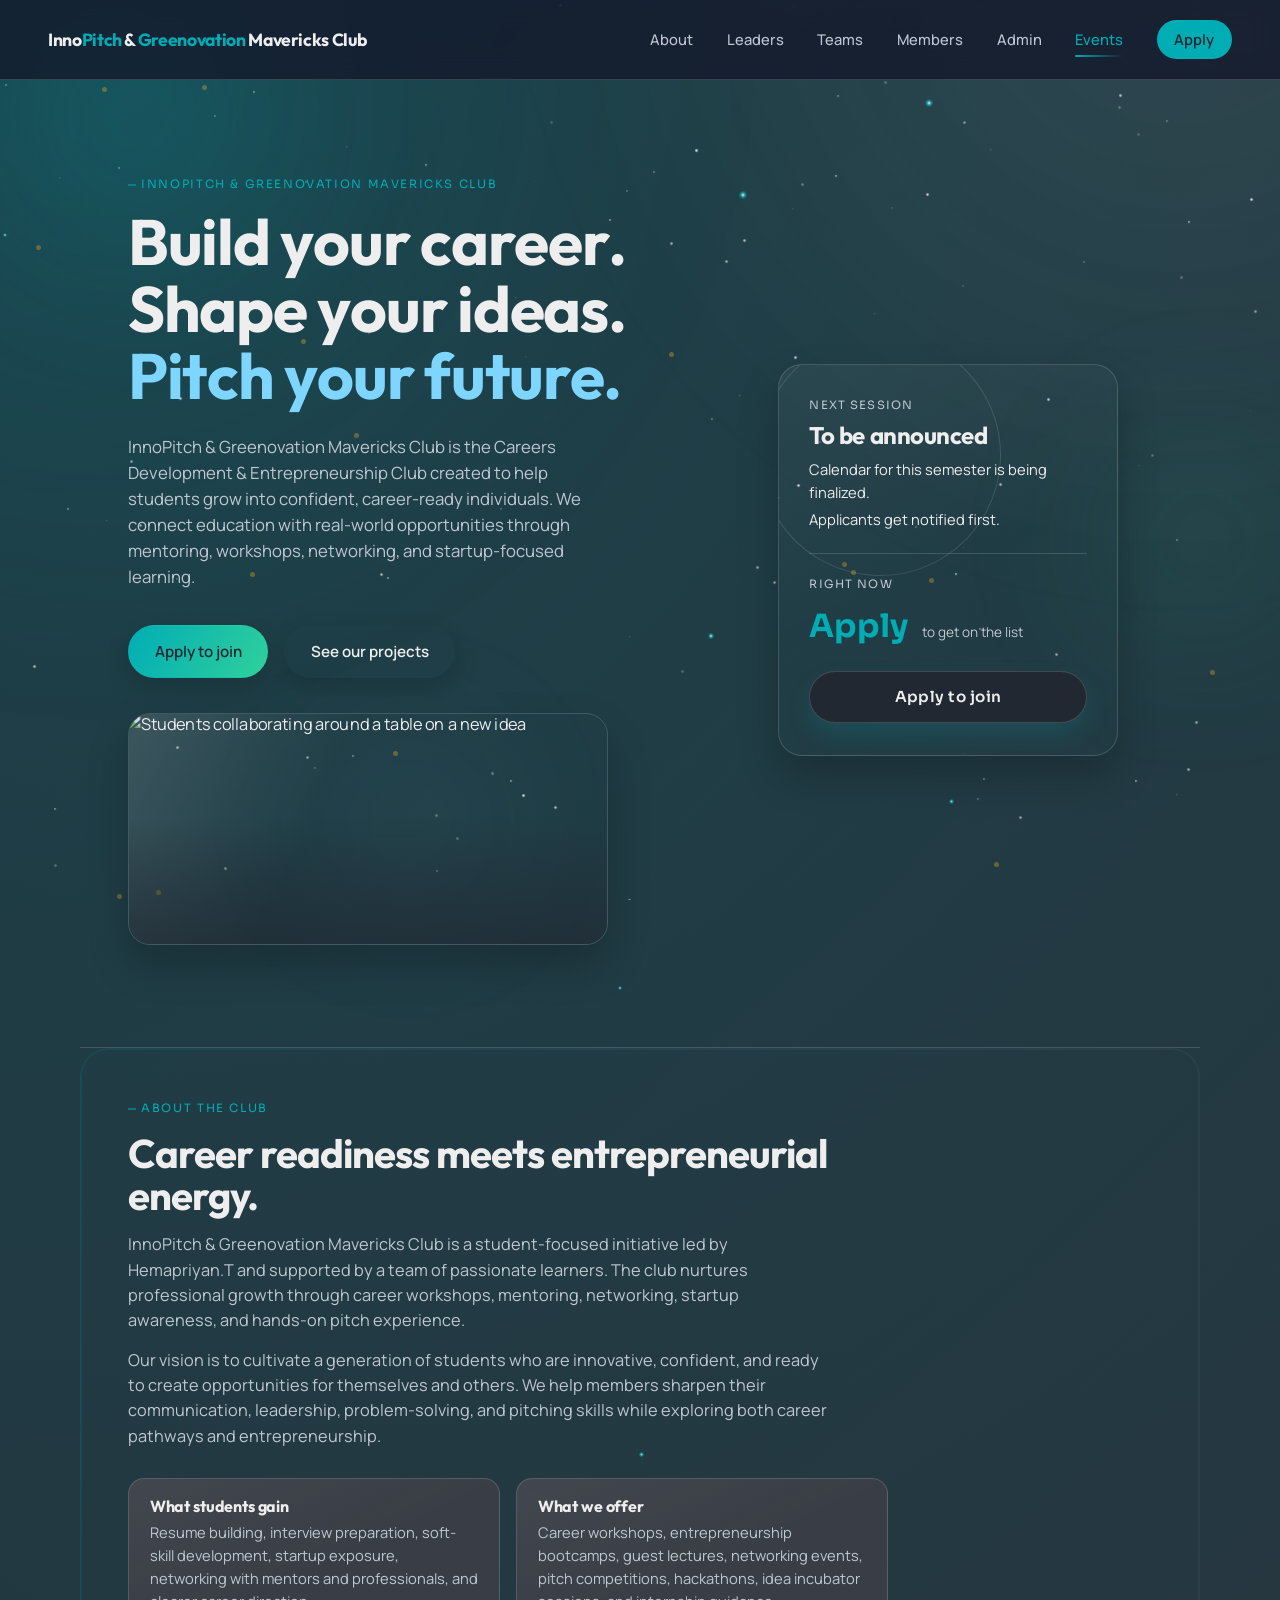
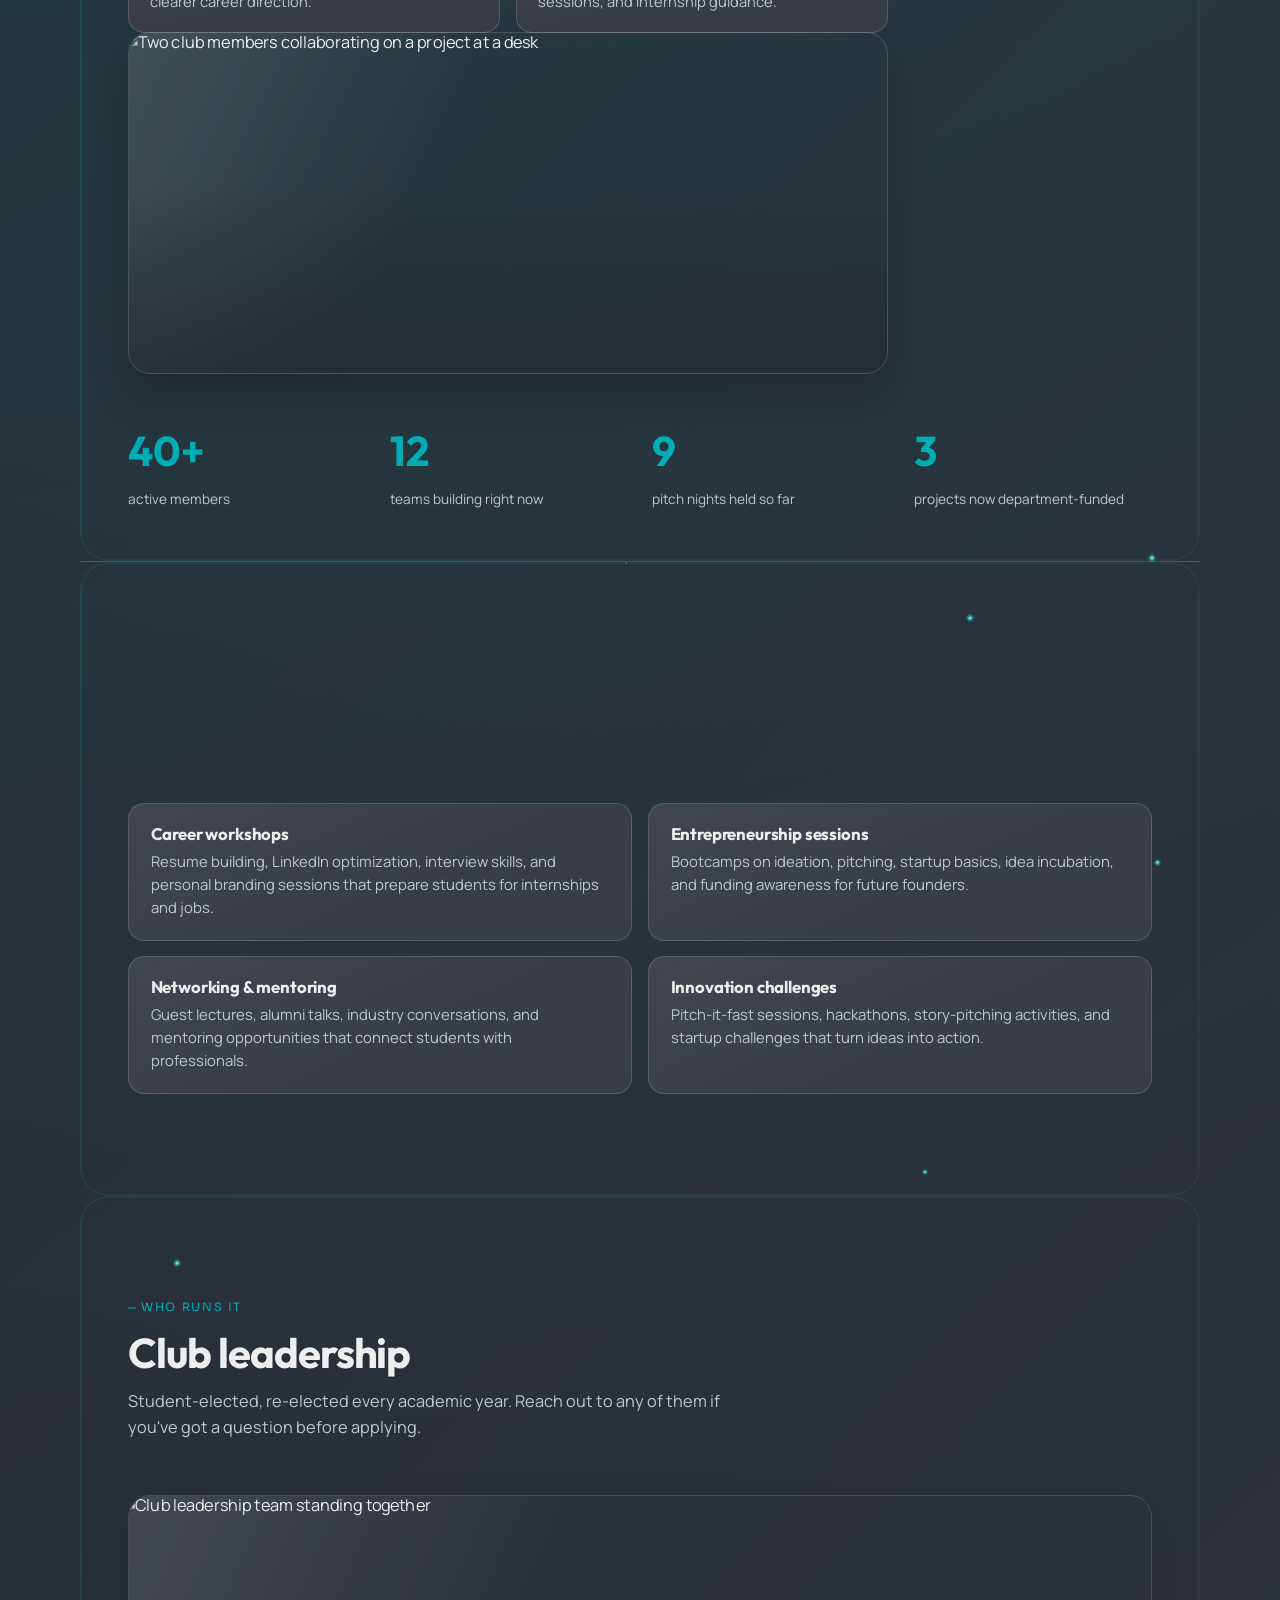
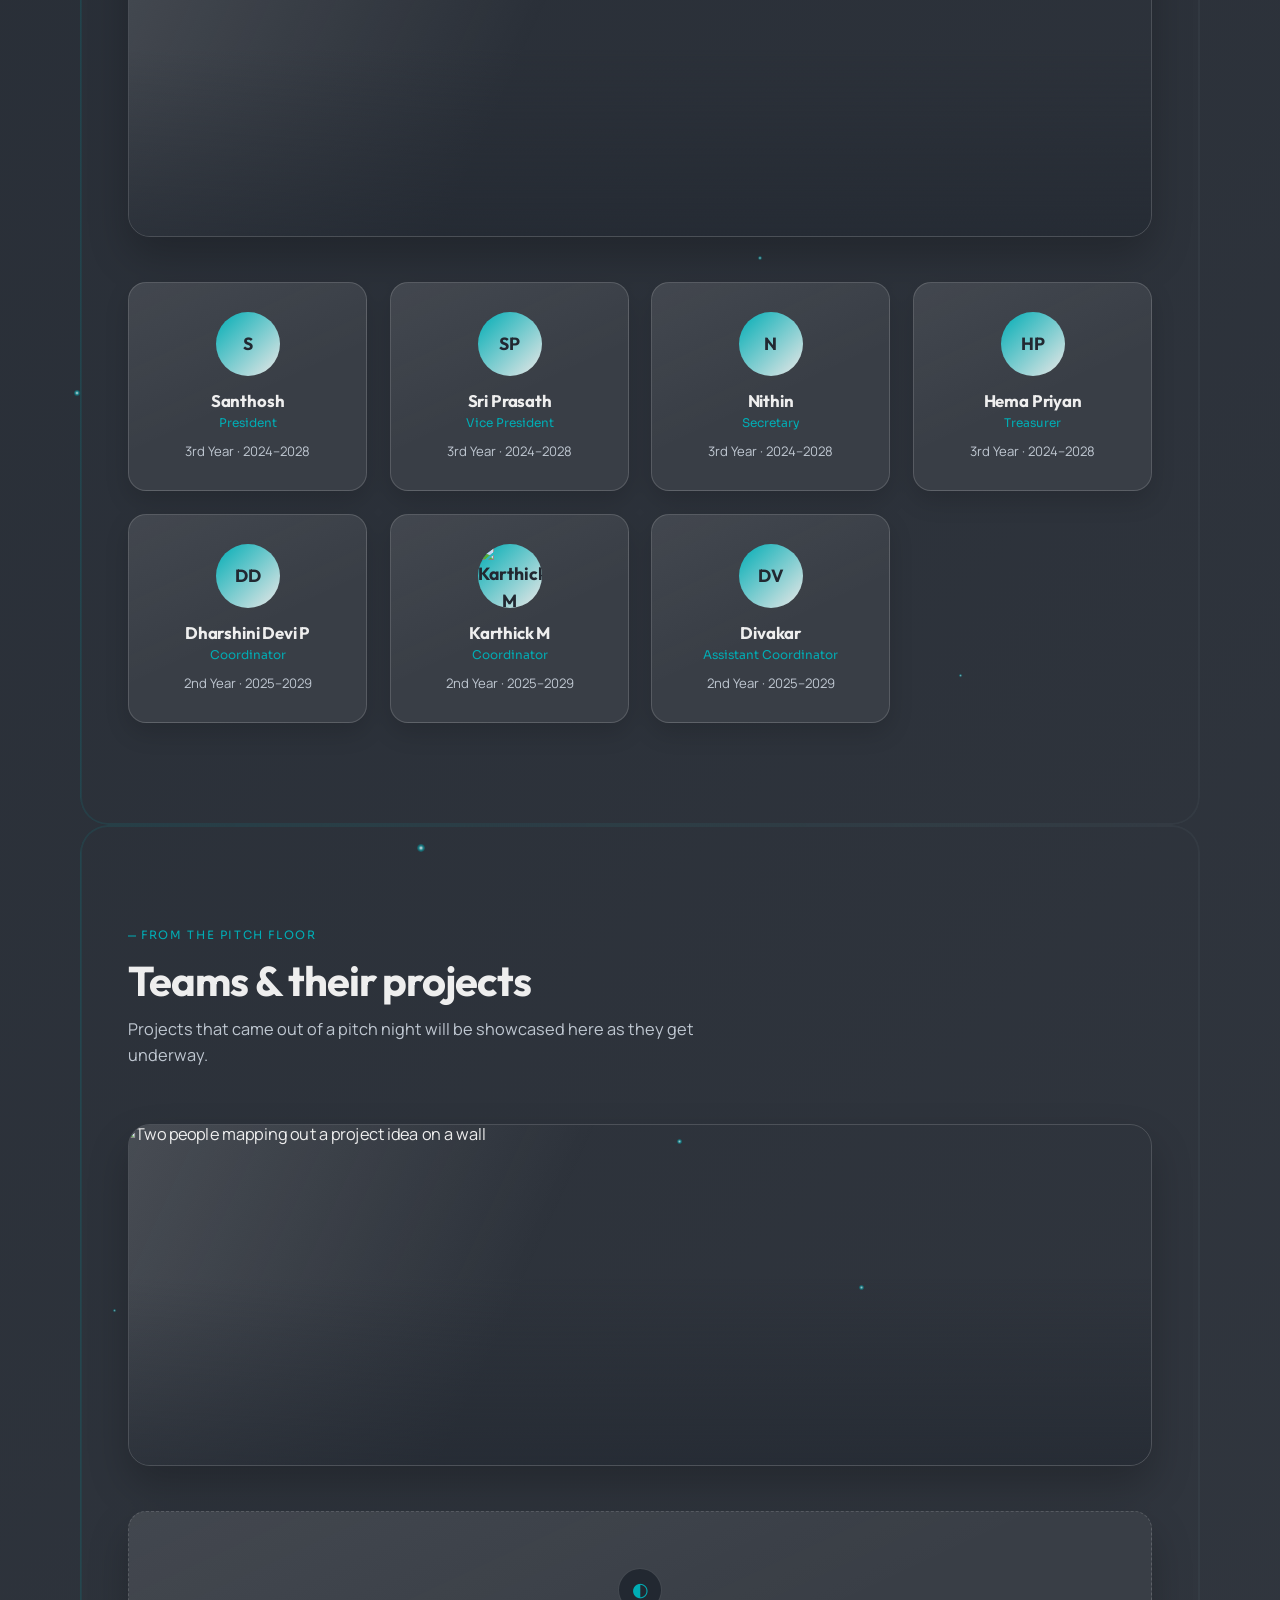
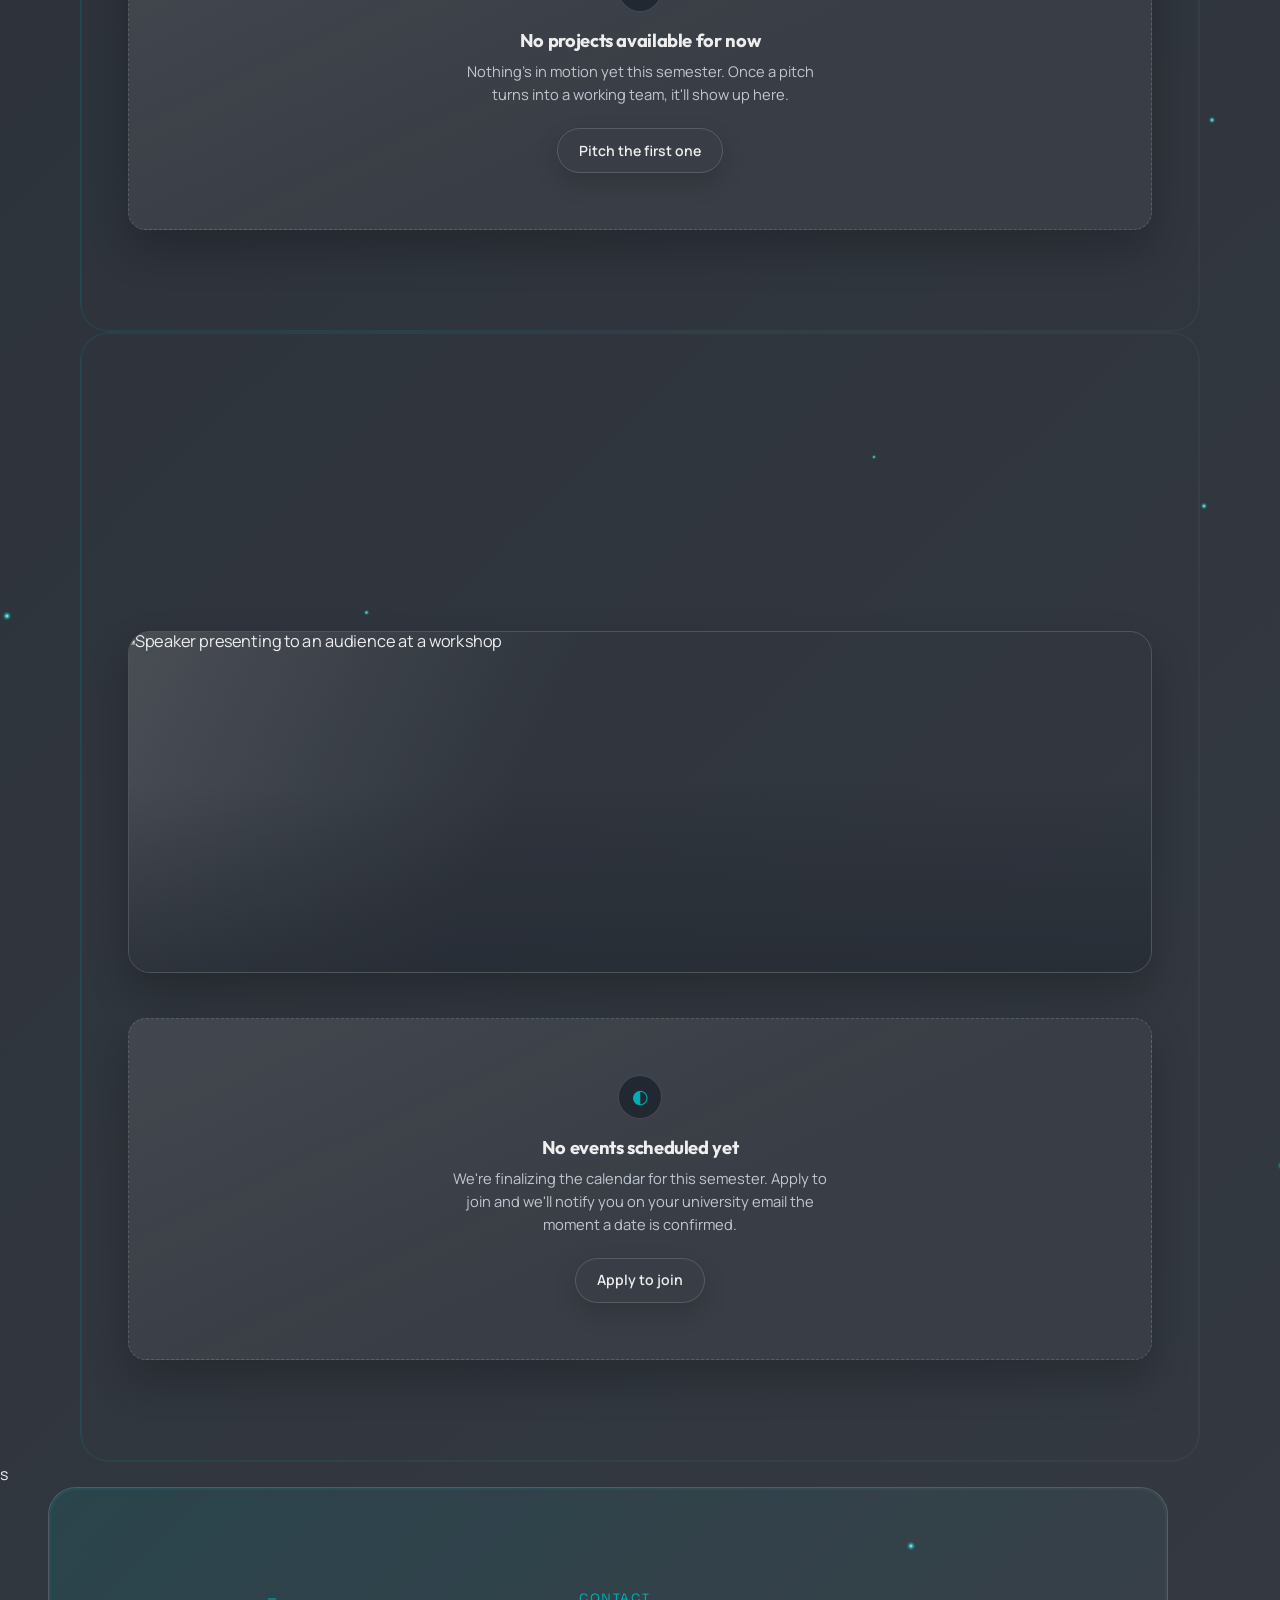
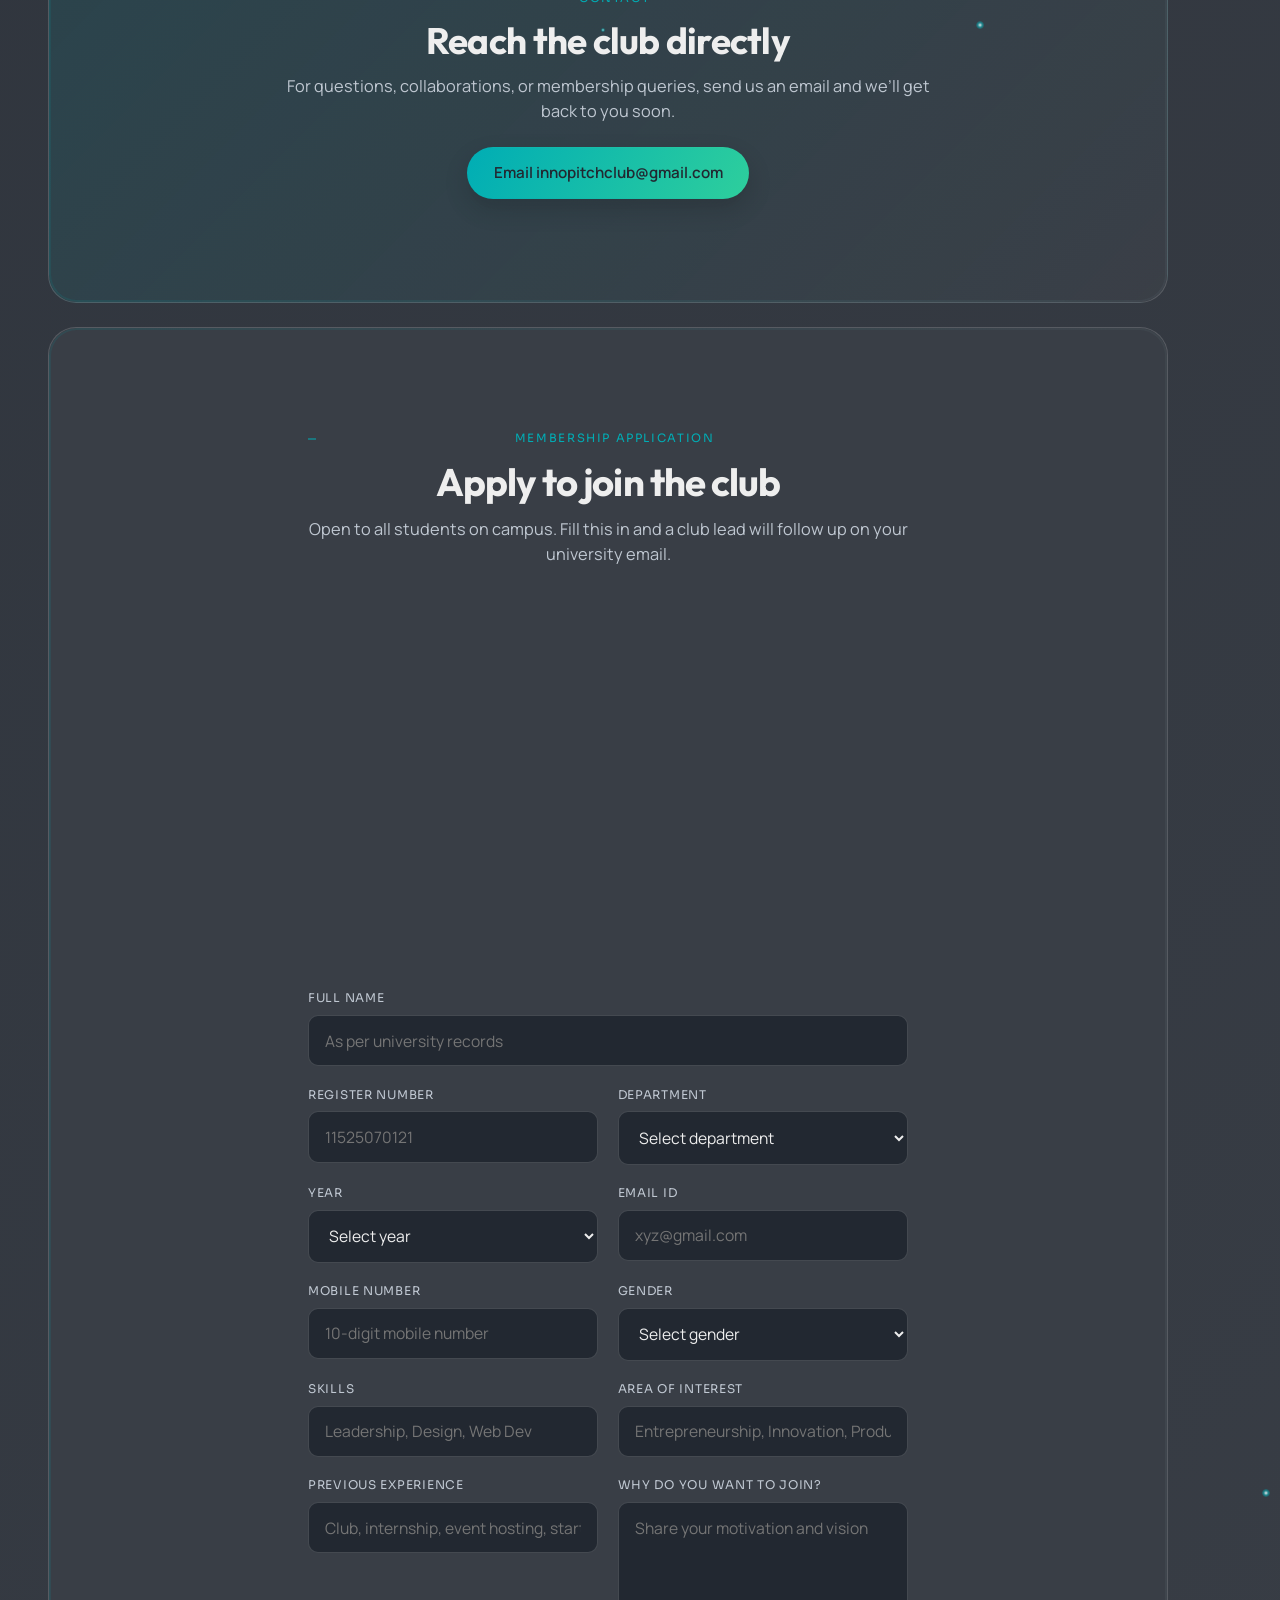
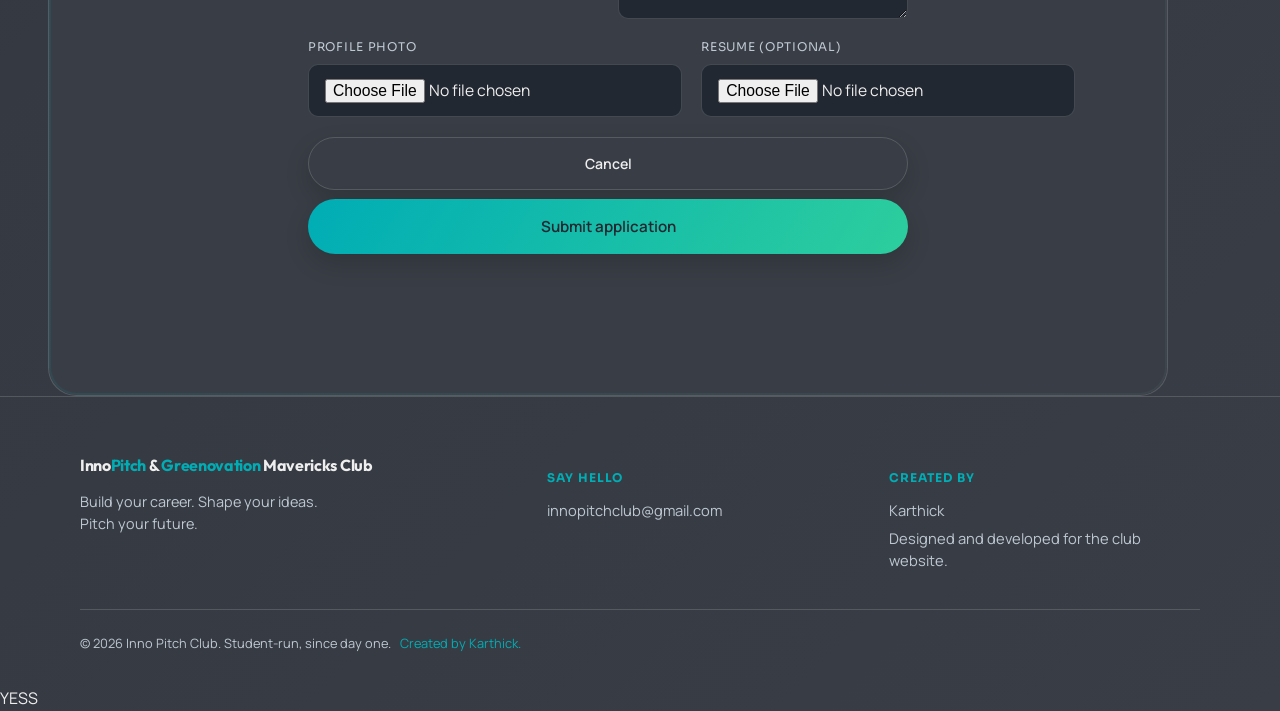
==== index.html @ 04dc16f4 "Add files via upload" ====
<!DOCTYPE html>
<html lang="en">
<head>
<meta charset="UTF-8">
<meta name="viewport" content="width=device-width, initial-scale=1.0">
<title>InnoPitch & Greenovation Mavericks Club — Careers, Ideas, and Entrepreneurship</title>
<link rel="preconnect" href="https://fonts.googleapis.com">
<link rel="preconnect" href="https://fonts.gstatic.com" crossorigin>
<link href="https://fonts.googleapis.com/css2?family=Space+Grotesk:wght@400;500;700&family=Manrope:wght@400;500;600;700;800&family=Sora:wght@400;500;600;700;800&family=Outfit:wght@400;500;600;700;800&display=swap" rel="stylesheet">
<link rel="stylesheet" href="style.css">
</head>
<body>

<div class="spotlight" aria-hidden="true"></div>
<div class="starfield" aria-hidden="true"></div>
<!-- rocket animations removed -->

<header class="site-header">
  <a href="#top" class="brand">Inno<span>Pitch</span> &amp; <span class="brand-accent">Greenovation</span> Mavericks Club</a>
  <nav class="main-nav" id="mainNav">
    <a href="#about">About</a>
    <a href="#leaders">Leaders</a>
    <a href="#teams">Teams</a>
    <a href="members.html">Members</a>
    <a href="admin.html">Admin</a>
    <a href="#events">Events</a>
    <a href="#apply" class="nav-cta">Apply</a>
  </nav>
  <button class="nav-toggle" aria-label="Toggle menu" aria-expanded="false" id="navToggle">
    <span></span><span></span><span></span>
  </button>
</header>

<main id="top">

  <!-- HERO -->
  <div class="hero-particle-layer" aria-hidden="true"></div>
  <section class="hero">
    <div class="hero-copy">
      <p class="eyebrow">InnoPitch &amp; Greenovation Mavericks Club</p>
      <h1 class="premium-text">Build your career.<br>Shape your ideas.<br><span class="highlight">Pitch your future.</span></h1>
      <p class="hero-sub">InnoPitch &amp; Greenovation Mavericks Club is the Careers Development &amp; Entrepreneurship Club created to help students grow into confident, career-ready individuals. We connect education with real-world opportunities through mentoring, workshops, networking, and startup-focused learning.</p>
      <div class="hero-actions">
        <a href="#apply" class="btn btn-primary">Apply to join</a>
        <a href="#teams" class="btn btn-ghost">See our projects</a>
      </div>

      <figure class="section-visual hero-visual">
        <img src="https://images.unsplash.com/photo-1521737852567-6949f3f9f2b5?auto=format&fit=crop&w=1200&q=80" alt="Students collaborating around a table on a new idea" loading="lazy" width="1200" height="750">
        <span class="visual-glass" aria-hidden="true"></span>
      </figure>
    </div>

    <div class="hero-card">
      <p class="card-label">Next session</p>
      <h3 class="card-title">To be announced</h3>
      <p class="card-detail">Calendar for this semester is being finalized.</p>
      <p class="card-detail">Applicants get notified first.</p>
      <div class="card-divider"></div>
      <p class="card-label">Right now</p>
      <p class="card-count">Apply <span>to get on the list</span></p>
      <a href="#apply" class="btn btn-timer">Apply to join</a>
    </div>
  </section>

  <!-- ABOUT -->
  <section class="about" id="about">
    <div class="about-intro">
      <p class="eyebrow">About the club</p>
      <h2>Career readiness meets entrepreneurial energy.</h2>
      <p class="section-sub">InnoPitch &amp; Greenovation Mavericks Club is a student-focused initiative led by Hemapriyan.T and supported by a team of passionate learners. The club nurtures professional growth through career workshops, mentoring, networking, startup awareness, and hands-on pitch experience.</p>
      <p class="section-sub">Our vision is to cultivate a generation of students who are innovative, confident, and ready to create opportunities for themselves and others. We help members sharpen their communication, leadership, problem-solving, and pitching skills while exploring both career pathways and entrepreneurship.</p>

      <div class="about-points">
        <div class="about-point">
          <h3>What students gain</h3>
          <p>Resume building, interview preparation, soft-skill development, startup exposure, networking with mentors and professionals, and clearer career direction.</p>
        </div>
        <div class="about-point">
          <h3>What we offer</h3>
          <p>Career workshops, entrepreneurship bootcamps, guest lectures, networking events, pitch competitions, hackathons, idea incubator sessions, and internship guidance.</p>
        </div>
      </div>

      <figure class="section-visual">
        <img src="https://images.unsplash.com/photo-1758876203342-fc14c0bba67c?auto=format&fit=crop&w=1200&q=80" alt="Two club members collaborating on a project at a desk" loading="lazy" width="1200" height="700">
        <span class="visual-glass" aria-hidden="true"></span>
      </figure>
    </div>

    <div class="about-grid">
      <div class="about-stat">
        <span class="stat-num">40+</span>
        <span class="stat-label">active members</span>
      </div>
      <div class="about-stat">
        <span class="stat-num">12</span>
        <span class="stat-label">teams building right now</span>
      </div>
      <div class="about-stat">
        <span class="stat-num">9</span>
        <span class="stat-label">pitch nights held so far</span>
      </div>
      <div class="about-stat">
        <span class="stat-num">3</span>
        <span class="stat-label">projects now department-funded</span>
      </div>
    </div>
  </section>





  <section class="details" id="details">

    <div class="section-head">
      <p class="eyebrow">What we do</p>
      <h2>Activities that build confidence and opportunity</h2>
      <p class="section-sub">From career workshops to startup pitch challenges, every activity is designed to help students grow into stronger professionals and innovators.</p>
    </div>

    <div class="detail-grid">
      <article class="detail-card">
        <h3>Career workshops</h3>
        <p>Resume building, LinkedIn optimization, interview skills, and personal branding sessions that prepare students for internships and jobs.</p>
      </article>
      <article class="detail-card">
        <h3>Entrepreneurship sessions</h3>
        <p>Bootcamps on ideation, pitching, startup basics, idea incubation, and funding awareness for future founders.</p>
      </article>
      <article class="detail-card">
        <h3>Networking &amp; mentoring</h3>
        <p>Guest lectures, alumni talks, industry conversations, and mentoring opportunities that connect students with professionals.</p>
      </article>
      <article class="detail-card">
        <h3>Innovation challenges</h3>
        <p>Pitch-it-fast sessions, hackathons, story-pitching activities, and startup challenges that turn ideas into action.</p>
      </article>
    </div>
  </section>

  <!-- LEADERS -->
  <section class="leaders" id="leaders">
    <div class="section-head">
      <p class="eyebrow">Who runs it</p>
      <h2>Club leadership</h2>
      <p class="section-sub">Student-elected, re-elected every academic year. Reach out to any of them if you've got a question before applying.</p>
    </div>

    <figure class="section-visual">
      <img src="https://images.unsplash.com/photo-1758873268631-fa944fc5cad2?auto=format&fit=crop&w=1200&q=80" alt="Club leadership team standing together" loading="lazy" width="1200" height="700">
      <span class="visual-glass" aria-hidden="true"></span>
    </figure>

    <div class="leader-grid">
      <article class="leader-card">
        <div class="leader-avatar">S</div>
        <h3>Santhosh</h3>
        <span class="leader-role">President</span>
        <p class="leader-dept">3rd Year · 2024–2028</p>
      </article>
      <article class="leader-card">
        <div class="leader-avatar">SP</div>
        <h3>Sri Prasath</h3>
        <span class="leader-role">Vice President</span>
        <p class="leader-dept">3rd Year · 2024–2028</p>
      </article>
      <article class="leader-card">
        <div class="leader-avatar">N</div>
        <h3>Nithin</h3>
        <span class="leader-role">Secretary</span>
        <p class="leader-dept">3rd Year · 2024–2028</p>
      </article>
      <article class="leader-card">
        <div class="leader-avatar">HP</div>
        <h3>Hema Priyan</h3>
        <span class="leader-role">Treasurer</span>
        <p class="leader-dept">3rd Year · 2024–2028</p>
      </article>
      <article class="leader-card">
        <div class="leader-avatar">DD</div>
        <h3>Dharshini Devi P</h3>
        <span class="leader-role">Coordinator</span>
        <p class="leader-dept">2nd Year · 2025–2029</p>
      </article>
      <article class="leader-card">
        <div class="leader-avatar">
          <img src="images/karthick-m.jpg" alt="Karthick M">
        </div>
        <h3>Karthick M</h3>
        <span class="leader-role">Coordinator</span>
        <p class="leader-dept">2nd Year · 2025–2029</p>
      </article>
      <article class="leader-card">
        <div class="leader-avatar">DV</div>
        <h3>Divakar</h3>
        <span class="leader-role">Assistant Coordinator</span>
        <p class="leader-dept">2nd Year · 2025–2029</p>
      </article>
    </div>
  </section>

  <!-- TEAMS & PROJECTS -->
  <section class="teams" id="teams">
    <div class="section-head">
      <p class="eyebrow">From the pitch floor</p>
      <h2>Teams &amp; their projects</h2>
      <p class="section-sub">Projects that came out of a pitch night will be showcased here as they get underway.</p>
    </div>

    <figure class="section-visual">
      <img src="https://images.unsplash.com/photo-1758873272412-7166447a94ae?auto=format&fit=crop&w=1200&q=80" alt="Two people mapping out a project idea on a wall" loading="lazy" width="1200" height="700">
      <span class="visual-glass" aria-hidden="true"></span>
    </figure>

    <div class="events-empty">
      <span class="events-empty-icon">◐</span>
      <h3>No projects available for now</h3>
      <p>Nothing's in motion yet this semester. Once a pitch turns into a working team, it'll show up here.</p>
      <a href="#apply" class="btn btn-outline">Pitch the first one</a>
    </div>
  </section>

  <!-- EVENTS -->
  <section class="events" id="events">
    <div class="section-head">
      <p class="eyebrow">Upcoming</p>
      <h2>Events &amp; schedule</h2>
      <p class="section-sub">Pitch nights, workshops, and demo days will be listed here as soon as dates are locked in.</p>
    </div>

    <figure class="section-visual">
      <img src="https://images.unsplash.com/photo-1505373877841-8d25f7d46678?auto=format&fit=crop&w=1200&q=80" alt="Speaker presenting to an audience at a workshop" loading="lazy" width="1200" height="700">
      <span class="visual-glass" aria-hidden="true"></span>
    </figure>

    <div class="events-empty">
      <span class="events-empty-icon">◐</span>
      <h3>No events scheduled yet</h3>
      <p>We're finalizing the calendar for this semester. Apply to join and we'll notify you on your university email the moment a date is confirmed.</p>
      <a href="#apply" class="btn btn-outline">Apply to join</a>
    </div>
  </section>

  <!-- CONTACT -->s
  <section class="contact" id="contact">
    <div class="contact-inner">
      <p class="eyebrow">Contact</p>
      <h2>Reach the club directly</h2>
      <p class="section-sub">For questions, collaborations, or membership queries, send us an email and we’ll get back to you soon.</p>
      <a href="mailto:innopitchclub@gmail.com" class="btn btn-primary">Email innopitchclub@gmail.com</a>
    </div>
  </section>

  <!-- APPLICATION FORM -->
  <section class="apply" id="apply">
    <div class="apply-inner">
      <p class="eyebrow">Membership application</p>
      <h2>Apply to join the club</h2>
      <p class="section-sub">Open to all students on campus. Fill this in and a club lead will follow up on your university email.</p>

      <figure class="section-visual">
        <img src="https://images.unsplash.com/photo-1518107616985-bd48230d3b20?auto=format&fit=crop&w=1200&q=80" alt="Student working at a laptop in a modern workspace" loading="lazy" width="1200" height="650">
        <span class="visual-glass" aria-hidden="true"></span>
      </figure>

      <form class="apply-form" id="applyForm" novalidate>
        <input type="text" name="_gotcha" style="display:none" tabindex="-1" autocomplete="off">

        <div class="field">
          <label for="fullName">Full name</label>
          <input type="text" id="fullName" name="fullName" placeholder="As per university records" required>
        </div>

        <div class="field-row">
          <div class="field">
            <label for="regNumber">Register number</label>
            <input type="text" id="regNumber" name="regNumber" placeholder="11525070121" required>
          </div>
          <div class="field">
            <label for="department">Department</label>
            <select id="department" name="department" required>
              <option value="">Select department</option>
              <option value="CSE">CSE</option>
              <option value="IT">IT</option>
              <option value="IOT">IOT</option>
              <option value="ECE">ECE</option>
              <option value="EEE">EEE</option>
              <option value="Mechanical">Mechanical</option>
              <option value="Civil">Civil</option>
              <option value="MBA">MBA</option>
              <option value="Other">Other</option>
            </select>
          </div>
        </div>

        <div class="field-row">
          <div class="field">
            <label for="year">Year</label>
            <select id="year" name="year" required>
              <option value="">Select year</option>
              <option value="1st Year">1st Year</option>
              <option value="2nd Year">2nd Year</option>
              <option value="3rd Year">3rd Year</option>
              <option value="4th Year">4th Year</option>
            </select>
          </div>
          <div class="field">
            <label for="email">Email ID</label>
            <input type="email" id="email" name="email" placeholder="xyz@gmail.com" required>
          </div>
        </div>

        <div class="field-row">
          <div class="field">
            <label for="phone">Mobile number</label>
            <input type="tel" id="phone" name="phone" placeholder="10-digit mobile number" required pattern="[0-9+\-\s]{7,15}">
          </div>
          <div class="field">
            <label for="gender">Gender</label>
            <select id="gender" name="gender" required>
              <option value="">Select gender</option>
              <option value="Male">Male</option>
              <option value="Female">Female</option>
              <option value="Other">Other</option>
            </select>
          </div>
        </div>

        <div class="field-row">
          <div class="field">
            <label for="skills">Skills</label>
            <input type="text" id="skills" name="skills" placeholder="Leadership, Design, Web Dev" required>
          </div>
          <div class="field">
            <label for="interest">Area of interest</label>
            <input type="text" id="interest" name="interest" placeholder="Entrepreneurship, Innovation, Product" required>
          </div>
        </div>

        <div class="field-row">
          <div class="field">
            <label for="experience">Previous experience</label>
            <input type="text" id="experience" name="experience" placeholder="Club, internship, event hosting, startup work" required>
            </div>
            <div class="field">
            <label for="reason">Why do you want to join?</label>
            <textarea id="reason" name="reason" rows="4" placeholder="Share your motivation and vision" required></textarea>
          </div>
        </div>

        <div class="field-row upload-row">
          <div class="field">
            <label for="photo">Profile photo</label>
            <input type="file" id="photo" name="photo" accept="image/*">
            <div class="file-preview" id="photoPreview" hidden></div>
          </div>
          <div class="field">
            <label for="resume">Resume (optional)</label>
            <input type="file" id="resume" name="resume" accept=".pdf,.doc,.docx">
            <div class="file-preview" id="resumePreview" hidden></div>
          </div>
        </div>

        <div class="button-row" style="justify-content:stretch;">
          <button type="button" class="btn btn-outline btn-wide" id="cancelRegistrationBtn">Cancel</button>
          <button type="submit" class="btn btn-primary btn-wide">Submit application</button>
        </div>
        <p class="form-status" id="formStatus" role="status"></p>
      </form>
    </div>
  </section>

</main>

<a href="#top" class="back-to-top" id="backToTop" aria-label="Back to top">↑</a>

<footer class="site-footer">
  <div class="footer-grid">
    <div class="footer-brand">
      <a href="#top" class="brand">Inno<span>Pitch</span> &amp; <span class="brand-accent">Greenovation</span> Mavericks Club</a>
      <p class="footer-tag">Build your career. Shape your ideas. Pitch your future.</p>
    </div>
    <div class="footer-col">
      <h4>Say hello</h4>
      <p><a href="mailto:innopitchclub@gmail.com">innopitchclub@gmail.com</a></p>
    </div>
    <div class="footer-col footer-credit">
      <h4>Created by</h4>
      <p>Karthick</p>
      <p class="footer-credit-sub">Designed and developed for the club website.</p>
    </div>
  </div>
  <p class="footer-fine">© <span id="footerYear"></span> Inno Pitch Club. Student-run, since day one. <span class="footer-credit-inline">Created by Karthick.</span></p>
</footer>

<script src="script-1.js"></script>
<script src="script.js"></script>
</body>
</html>YESS
---- style.css ----
/* ===========================================================
   Inno Pitch Club — design tokens
   Ink Navy   #222831  background
   Ink Raised #393E46  cards / panels
   Accent     #00ADB5  primary accent
   Light      #EEEEEE  primary text / highlights
   Slate      #BFC7D1  muted text
=========================================================== */

:root {
  --ink: #222831;
  --ink-raised: #393E46;
  --ink-line: rgba(238, 238, 238, 0.16);
  --amber: #00ADB5;
  --signal: #00ADB5;
  --chalk: #EEEEEE;
  --slate: #BFC7D1;
  --accent-blue: #7ed6ff;

  --display: "Outfit", "Space Grotesk", sans-serif;
  --body: "Manrope", "Inter", sans-serif;
  --mono: "Sora", "JetBrains Mono", monospace;

  --max: 1120px;
  --shadow-soft: 0 20px 40px rgba(0, 0, 0, 0.22);
  --transition: 320ms cubic-bezier(0.2, 0.8, 0.2, 1);
}

* { box-sizing: border-box; }
html {
  scroll-behavior: smooth;
  scroll-padding-top: 96px;
}

@media (prefers-reduced-motion: reduce) {
  html { scroll-behavior: auto; }
  * { animation-duration: 0.01ms !important; transition-duration: 0.01ms !important; }
}

body {
  margin: 0;
  background:
    radial-gradient(circle at top left, rgba(0, 173, 181, 0.2), transparent 35%),
    linear-gradient(135deg, #222831, #393E46);
  color: var(--chalk);
  font-family: var(--body);
  line-height: 1.55;
  -webkit-font-smoothing: antialiased;
  overflow-x: hidden;
  position: relative;
}

body::before,
body::after {
  content: "";
  position: fixed;
  inset: -20%;
  pointer-events: none;
  z-index: 0;
  filter: blur(85px);
  opacity: 0.55;
  animation: drift 18s ease-in-out infinite alternate;
}

body::before {
  background: radial-gradient(circle at 20% 20%, rgba(0, 173, 181, 0.22), transparent 35%);
}

body::after {
  background: radial-gradient(circle at 80% 10%, rgba(238, 238, 238, 0.14), transparent 36%);
  animation-duration: 22s;
}

a { color: inherit; }

.exit-optin-backdrop {
  position: fixed;
  inset: 0;
  background: rgba(2, 6, 23, 0.78);
  display: grid;
  place-items: center;
  padding: 1rem;
  z-index: 400;
  opacity: 0;
  pointer-events: none;
  transition: opacity 220ms ease;
}

.exit-optin-backdrop.is-visible {
  opacity: 1;
  pointer-events: auto;
}

.exit-optin-modal {
  width: min(540px, 100%);
  position: relative;
  background: rgba(8, 15, 34, 0.94);
  border: 1px solid rgba(255, 255, 255, 0.12);
  border-radius: 24px;
  padding: 1.5rem;
  box-shadow: 0 24px 60px rgba(0, 0, 0, 0.35);
  backdrop-filter: blur(18px);
  transform: translateY(12px) scale(0.98);
  transition: transform 240ms ease, opacity 240ms ease;
  opacity: 0;
}

.exit-optin-backdrop.is-visible .exit-optin-modal {
  opacity: 1;
  transform: translateY(0) scale(1);
}

.exit-optin-close {
  position: absolute;
  top: 0.8rem;
  right: 0.8rem;
  background: transparent;
  border: 0;
  color: var(--chalk);
  font-size: 1.4rem;
  cursor: pointer;
}

.exit-optin-modal h3 {
  font-size: clamp(1.2rem, 2vw, 1.45rem);
  margin: 0 0 0.4rem;
}

.exit-optin-modal p {
  margin: 0 0 0.9rem;
  color: rgba(238, 238, 238, 0.9);
}

.exit-optin-form {
  display: flex;
  gap: 0.7rem;
  align-items: center;
  margin-top: 0.85rem;
}

.exit-optin-form input {
  flex: 1;
  border: 1px solid rgba(255, 255, 255, 0.15);
  border-radius: 999px;
  padding: 0.8rem 1rem;
  background: rgba(255, 255, 255, 0.08);
  color: var(--chalk);
}

.exit-optin-form input:focus {
  outline: none;
  border-color: rgba(0, 173, 181, 0.8);
}

.exit-optin-skip {
  margin-top: 0.8rem;
  background: transparent;
  border: 0;
  color: rgba(238, 238, 238, 0.72);
  cursor: pointer;
  padding: 0;
}

body.is-exit-optin-open {
  overflow: hidden;
}

.sr-only {
  position: absolute;
  width: 1px;
  height: 1px;
  padding: 0;
  margin: -1px;
  overflow: hidden;
  clip: rect(0, 0, 0, 0);
  white-space: nowrap;
  border: 0;
}

@media (max-width: 640px) {
  .exit-optin-form {
    flex-direction: column;
    align-items: stretch;
  }

  .exit-optin-form .btn {
    width: 100%;
    justify-content: center;
  }
}

h1, h2, h3 {
  font-family: var(--display);
  margin: 0;
  line-height: 1.05;
  letter-spacing: -0.02em;
  font-weight: 700;
}

p { margin: 0; color: var(--slate); }
img, svg { display: block; max-width: 100%; }

:focus-visible {
  outline: 2px solid var(--amber);
  outline-offset: 3px;
}

.eyebrow {
  font-family: var(--mono);
  text-transform: uppercase;
  letter-spacing: 0.14em;
  font-size: 0.72rem;
  color: var(--amber);
  margin: 0 0 0.9rem;
}

/* ---------- backdrop ---------- */
.spotlight {
  position: fixed;
  inset: -20% -10% auto -10%;
  height: 70vh;
  background: radial-gradient(ellipse 50% 55% at 50% 0%, #00ADB522, transparent 70%);
  pointer-events: none;
  z-index: 0;
}
.starfield {
  position: fixed;
  inset: 0;
  pointer-events: none;
  z-index: 0;
  overflow: hidden;
  transform: translateZ(0);
}
.starfield .star {
  position: absolute;
  background: radial-gradient(circle, rgba(255,255,255,0.96) 0%, rgba(255,255,255,0.7) 45%, rgba(255,255,255,0.0) 100%);
  border-radius: 50%;
  box-shadow: 0 0 8px rgba(255,255,255,0.09);
  transform: translate3d(0,0,0);
  will-change: transform, opacity;
  animation: twinkle 3.2s linear infinite;
}

@keyframes twinkle {
  0% { opacity: 0.25; transform: scale(0.88); }
  40% { opacity: 0.95; transform: scale(1.06); }
  100% { opacity: 0.3; transform: scale(0.9); }
}


/* ---------- header ---------- */
.site-header {
  position: sticky;
  top: 0;
  z-index: 50;
  display: flex;
  align-items: center;
  justify-content: space-between;
  padding: 1.25rem clamp(1.25rem, 4vw, 3rem);
  background: rgba(20, 24, 43, 0.78);
  backdrop-filter: blur(12px);
  border-bottom: 1px solid var(--ink-line);
  transition: background var(--transition), backdrop-filter var(--transition), box-shadow var(--transition);
}

.site-header.scrolled {
  background: rgba(20, 24, 43, 0.9);
  backdrop-filter: blur(18px);
  box-shadow: 0 10px 35px rgba(0, 0, 0, 0.25);
}

.brand {
  font-family: var(--display);
  font-weight: 700;
  font-size: 1.1rem;
  text-decoration: none;
  color: var(--chalk);
  letter-spacing: -0.02em;
}
.brand span { color: var(--amber); }
.brand-accent {
  color: #34d399;
}

.main-nav {
  display: flex;
  align-items: center;
  gap: 2.1rem;
}
.main-nav a {
  text-decoration: none;
  color: var(--slate);
  font-size: 0.92rem;
  font-weight: 500;
  position: relative;
  padding: 0.2rem 0;
  transition: color var(--transition);
}
.main-nav a:hover, .main-nav a.active { color: var(--chalk); }
.main-nav a::after {
  content: "";
  position: absolute;
  left: 0;
  bottom: -0.18rem;
  width: 100%;
  height: 2px;
  border-radius: 999px;
  background: linear-gradient(90deg, var(--amber), transparent);
  transform: scaleX(0);
  transform-origin: left;
  transition: transform var(--transition);
}
.main-nav a:hover::after, .main-nav a.active::after { transform: scaleX(1); }
.main-nav a.nav-cta {
  color: var(--ink);
  background: var(--amber);
  padding: 0.5rem 1.1rem;
  border-radius: 100px;
  font-weight: 600;
}
.main-nav a.nav-cta:hover, .main-nav a.nav-cta.active { color: var(--ink); filter: brightness(1.08); }
.main-nav a.nav-cta::after { display: none; }

.nav-toggle {
  display: none;
  flex-direction: column;
  gap: 5px;
  background: none;
  border: none;
  padding: 6px;
  cursor: pointer;
}
.nav-toggle span { width: 22px; height: 2px; background: var(--chalk); }

/* ---------- layout helpers ---------- */
main, header, footer { position: relative; z-index: 1; }

section {
  max-width: var(--max);
  margin: 0 auto;
  padding: clamp(3.5rem, 8vw, 6.5rem) clamp(1.25rem, 4vw, 3rem);
  scroll-margin-top: 96px;
  position: relative;
  isolation: isolate;
  overflow: hidden;
}

section:not(.hero):not(.members-hero):not(.members-controls)::before {
  content: "";
  position: absolute;
  inset: 0;
  border-radius: 28px;
  border: 1px solid transparent;
  padding: 1px;
  background: linear-gradient(90deg, rgba(0, 173, 181, 0.16), rgba(255, 255, 255, 0.05), rgba(0, 173, 181, 0.24));
  background-size: 220% 100%;
  -webkit-mask: linear-gradient(#fff 0 0) content-box, linear-gradient(#fff 0 0);
  -webkit-mask-composite: xor;
  mask-composite: exclude;
  opacity: 0.72;
  animation: section-border-glow 9s linear infinite;
  pointer-events: none;
  z-index: -1;
}

section:not(.hero):not(.members-hero):not(.members-controls)::after {
  content: "";
  position: absolute;
  left: clamp(1.25rem, 4vw, 3rem);
  right: clamp(1.25rem, 4vw, 3rem);
  top: 0;
  height: 2px;
  background: linear-gradient(90deg, transparent, rgba(0, 173, 181, 0.9), rgba(255, 255, 255, 0.45), transparent);
  transform: translateX(-18%) scaleX(0.3);
  opacity: 0;
  animation: section-border-sweep 8s ease-in-out infinite;
  pointer-events: none;
}

section.is-visible::before {
  animation: section-starburst 720ms cubic-bezier(0.2, 0.8, 0.2, 1);
}

@keyframes section-starburst {
  0% { transform: scale(0.96); opacity: 0.2; }
  45% { transform: scale(1.02); opacity: 0.85; }
  100% { transform: scale(1); opacity: 0.72; }
}

.section-head { max-width: 640px; margin-bottom: clamp(2.5rem, 5vw, 3.5rem); }
.section-head h2 { font-size: clamp(1.8rem, 3.4vw, 2.6rem); margin-bottom: 0.9rem; }
.section-sub { font-size: 1.02rem; }

/* ---------- buttons ---------- */
.btn {
  display: inline-flex;
  align-items: center;
  justify-content: center;
  padding: 0.85rem 1.6rem;
  border-radius: 100px;
  font-weight: 600;
  font-size: 0.95rem;
  text-decoration: none;
  border: 1px solid transparent;
  cursor: pointer;
  position: relative;
  overflow: hidden;
  isolation: isolate;
  transition: transform var(--transition), filter var(--transition), background var(--transition), box-shadow var(--transition), color var(--transition);
  font-family: var(--body);
  box-shadow: 0 10px 24px rgba(0, 0, 0, 0.16);
}
.btn::before {
  content: "";
  position: absolute;
  inset: 0;
  background: linear-gradient(120deg, transparent 0%, rgba(255,255,255,0.2) 40%, transparent 80%);
  transform: translateX(-140%);
  transition: transform 700ms ease;
  z-index: -1;
}
.btn:hover {
  transform: translateY(-3px) scale(1.01);
  box-shadow: 0 16px 32px rgba(0, 0, 0, 0.22);
}
.btn:hover::before { transform: translateX(140%); }
.btn-primary { background: var(--amber); color: var(--ink); }
.btn-primary:hover { filter: brightness(1.08); box-shadow: 0 14px 30px rgba(255, 182, 39, 0.28); }
..btn-ghost { color: var(--chalk); border-color: var(--ink-line); }
.btn-ghost:hover { border-color: var(--slate); }
.admin-header #logoutBtn {
  font-family: var(--body);
  font-weight: 500;
  font-size: 0.95rem;
  padding: 0.75rem 1rem;
  background: transparent;
  color: var(--chalk);
  border-color: rgba(255,255,255,0.18);
  box-shadow: none;
}
.admin-header #logoutBtn:hover {
  transform: none;
  box-shadow: none;
  border-color: rgba(255,255,255,0.28);
}
.admin-header #logoutBtn::before {
  display: none;
}
.btn-outline { background: transparent; border-color: var(--ink-line); color: var(--chalk); padding: 0.65rem 1.3rem; font-size: 0.88rem; }
.btn-outline:hover { border-color: var(--amber); color: var(--amber); box-shadow: 0 12px 24px rgba(255, 182, 39, 0.12); }
.btn-wide { width: 100%; padding: 1rem; }

@media (max-width: 640px) {
  .button-row {
    flex-direction: column;
    gap: 0.7rem;
  }

  .button-row .btn-wide {
    min-height: 46px;
  }
}
.btn-timer {
  background: var(--ink);
  color: var(--chalk);
  border-color: var(--ink-line);
  font-family: var(--mono);
  letter-spacing: 0.03em;
  width: 100%;
  margin-top: 1.2rem;
}
.btn-timer:hover { border-color: var(--amber); color: var(--amber); }

/* ---------- hero ---------- */
.hero {
  display: grid;
  grid-template-columns: 1.15fr 0.85fr;
  gap: clamp(2rem, 5vw, 4rem);
  align-items: center;
  padding-top: clamp(3rem, 9vw, 6rem);
}

.hero h1 { font-size: clamp(2.5rem, 5.6vw, 4rem); font-weight: 700; }
.highlight { color: var(--accent-blue); }

.hero-sub {
  margin-top: 1.5rem;
  max-width: 48ch;
  font-size: 1.05rem;
  color: var(--slate);
}

/* ---------- hero particle field ---------- */
.hero-particle-layer {
  position: fixed;
  inset: 0;
  z-index: 0;
  pointer-events: none;
  overflow: hidden;
  opacity: 0.95;
}

.hero-particle {
  position: absolute;
  border-radius: 50%;
  background: radial-gradient(circle, rgba(255, 255, 255, 0.95) 0%, rgba(0, 173, 181, 0.65) 42%, rgba(255, 255, 255, 0) 84%);
  filter: blur(0.2px);
  will-change: transform, opacity;
  animation: hero-particle-drift var(--duration) ease-in-out infinite alternate, hero-particle-fade var(--duration) ease-in-out infinite;
}

@keyframes hero-particle-drift {
  0% { transform: translate3d(0, 0, 0) scale(1); }
  100% { transform: translate3d(var(--dx), var(--dy), 0) scale(1.25); }
}

@keyframes hero-particle-fade {
  0%, 100% { opacity: var(--opacity); }
  50% { opacity: calc(var(--opacity) + 0.28); }
}

@keyframes section-border-glow {
  0%, 100% { background-position: 0% 50%; opacity: 0.62; }
  50% { background-position: 100% 50%; opacity: 0.92; }
}

@keyframes section-border-sweep {
  0% { transform: translateX(-28%) scaleX(0.3); opacity: 0; }
  20% { opacity: 0.55; }
  50% { transform: translateX(0) scaleX(0.9); opacity: 1; }
  80% { opacity: 0.55; }
  100% { transform: translateX(28%) scaleX(0.3); opacity: 0; }
}

/* ---------- premium text animation ---------- */
.premium-text {
  display: inline-block;
  position: relative;
  color: inherit;
  -webkit-font-smoothing: antialiased;
}
.premium-text span {
  display: inline-block;
  will-change: transform, opacity;
  transform-origin: 50% 50%;
  opacity: 0;
  animation: premium-pop 880ms cubic-bezier(0.2, 0.9, 0.2, 1) both;
  animation-delay: calc(var(--i) * 52ms);
}
.premium-text::after {
  content: "";
  position: absolute;
  left: -8%;
  top: -10%;
  width: 120%;
  height: 120%;
  background: linear-gradient(90deg, rgba(255,255,255,0.02) 0%, rgba(255,255,255,0.18) 45%, rgba(255,255,255,0.02) 100%);
  transform: translateX(-110%) rotate(-6deg);
  pointer-events: none;
  mix-blend-mode: screen;
  opacity: 0.9;
  filter: blur(8px);
  animation: premium-sheen 2600ms linear infinite;
}

@keyframes premium-pop {
  0% { transform: translateY(18px) rotateX(22deg) scale(0.96); opacity: 0; }
  55% { transform: translateY(-6px) rotateX(0deg) scale(1.04); opacity: 1; }
  100% { transform: translateY(0) rotateX(0deg) scale(1); opacity: 1; }
}

@keyframes premium-sheen {
  0% { transform: translateX(-110%) rotate(-6deg); }
  50% { transform: translateX(30%) rotate(-6deg); }
  100% { transform: translateX(130%) rotate(-6deg); }
}

/* subtle hover micro-motion */
.premium-text:hover span {
  animation: none;
  transform: translateY(-2px) scale(1.02);
}

.hero-actions {
  display: flex;
  gap: 1rem;
  margin-top: 2.2rem;
  flex-wrap: wrap;
}

/* ---------- hero intro motion ---------- */
body.page-ready .hero-copy,
body.page-ready .hero-card,
body.page-ready .hero-visual {
  opacity: 1;
  transform: none;
  filter: none;
}

.hero-copy,
.hero-card,
.hero-visual {
  opacity: 0;
  transform: translateY(36px) scale(0.965);
  filter: blur(10px);
  transition: opacity 980ms cubic-bezier(0.2, 0.8, 0.2, 1), transform 980ms cubic-bezier(0.2, 0.8, 0.2, 1), filter 980ms cubic-bezier(0.2, 0.8, 0.2, 1);
}

.hero-copy { transition-delay: 80ms; }
.hero-card { transition-delay: 220ms; }
.hero-visual { transition-delay: 320ms; }

/* ---------- hero card (next session) ---------- */
.hero-card {
  position: relative;
  overflow: hidden;
  background: linear-gradient(135deg, rgba(57, 62, 70, 0.95), rgba(34, 40, 49, 0.95));
  border: 1px solid var(--ink-line);
  border-radius: 24px;
  padding: 2rem 1.9rem;
  width: 100%;
  max-width: 340px;
  justify-self: center;
  box-shadow: var(--shadow-soft);
  animation: gentlyFloat 6s ease-in-out infinite;
}
.hero-card::before,
.hero-card::after {
  content: "";
  position: absolute;
  pointer-events: none;
}
.hero-card::before {
  inset: -16% -8% auto auto;
  width: 180px;
  height: 180px;
  border-radius: 50%;
  background:
    radial-gradient(circle at 30% 30%, #8bd3ff 0%, #4ea7d8 20%, #2b5d8a 45%, #113a4b 70%, #07121b 100%);
  box-shadow:
    inset -18px -22px 36px rgba(0, 0, 0, 0.25),
    inset 18px 18px 26px rgba(255,255,255,0.12),
    0 0 40px rgba(94, 196, 255, 0.18);
  animation: earth-spin 14s linear infinite;
}
.hero-card::after {
  inset: -8% auto auto -6%;
  width: 240px;
  height: 240px;
  border: 1px solid rgba(255,255,255,0.12);
  border-radius: 50%;
  transform: rotate(-18deg);
  animation: earth-atmos 8s ease-in-out infinite alternate;
}
.hero-card .card-label,
.hero-card .card-title,
.hero-card .card-detail,
.hero-card .card-count,
.hero-card .btn-timer {
  position: relative;
  z-index: 1;
}
.hero-card .btn-timer {
  box-shadow: 0 12px 24px rgba(0, 173, 181, 0.16);
}
@keyframes earth-spin {
  from { transform: rotate(0deg) scale(1); }
  to { transform: rotate(360deg) scale(1.02); }
}
@keyframes earth-atmos {
  0% { transform: scale(0.94) rotate(-18deg); opacity: 0.55; }
  100% { transform: scale(1.05) rotate(-12deg); opacity: 0.95; }
}
.card-label {
  font-family: var(--mono);
  font-size: 0.72rem;
  text-transform: uppercase;
  letter-spacing: 0.1em;
  color: var(--slate);
  margin-bottom: 0.5rem;
}
.card-title { font-size: 1.5rem; margin-bottom: 0.6rem; }
.card-detail { font-size: 0.92rem; color: var(--chalk); margin-bottom: 0.25rem; }
.card-divider { height: 1px; background: var(--ink-line); margin: 1.4rem 0; }
.card-count {
  font-family: var(--mono);
  font-size: 2rem;
  font-weight: 700;
  color: var(--amber);
}
.card-count span {
  font-family: var(--body);
  font-size: 0.85rem;
  font-weight: 400;
  color: var(--slate);
  margin-left: 0.4rem;
}

/* ---------- about strip ---------- */
.about {
  border-top: 1px solid var(--ink-line);
  border-bottom: 1px solid var(--ink-line);
  padding-top: clamp(2.5rem, 5vw, 3.2rem);
  padding-bottom: clamp(2.5rem, 5vw, 3.2rem);
}
.about-grid { display: grid; grid-template-columns: repeat(4, 1fr); gap: 1.5rem; }
.about-stat { display: flex; flex-direction: column; gap: 0.35rem; }
.stat-num {
  font-family: var(--display);
  font-size: clamp(2rem, 4vw, 2.6rem);
  font-weight: 700;
  color: var(--amber);
}
.stat-label { font-size: 0.85rem; color: var(--slate); }

/* ---------- about details ---------- */
.about-intro { max-width: 760px; margin-bottom: 2.2rem; }
.about-intro h2 { font-size: clamp(1.8rem, 3.2vw, 2.5rem); margin-bottom: 1rem; }
.about-intro .section-sub { margin-bottom: 0.9rem; max-width: 70ch; }
.about-points { display: grid; grid-template-columns: repeat(2, minmax(0, 1fr)); gap: 1rem; margin-top: 1.8rem; }
.about-point { background: var(--ink-raised); border: 1px solid var(--ink-line); border-radius: 16px; padding: 1.2rem 1.3rem; }
.about-point h3 { font-size: 1rem; margin-bottom: 0.4rem; }
.about-point p { font-size: 0.92rem; }

.details { padding-top: 0; }
.detail-grid { display: grid; grid-template-columns: repeat(2, minmax(0, 1fr)); gap: 1rem; }
.detail-card { background: var(--ink-raised); border: 1px solid var(--ink-line); border-radius: 16px; padding: 1.3rem 1.35rem; }
.detail-card h3 { font-size: 1.05rem; margin-bottom: 0.45rem; }
.detail-card p { font-size: 0.93rem; }

/* ---------- leaders ---------- */
.leader-grid {
  display: grid;
  grid-template-columns: repeat(4, 1fr);
  gap: 1.4rem;
}
.leader-card {
  background: var(--ink-raised);
  border: 1px solid var(--ink-line);
  border-radius: 18px;
  padding: 1.8rem 1.5rem;
  text-align: center;
  transition: transform var(--transition), box-shadow var(--transition), border-color var(--transition);
  box-shadow: 0 10px 25px rgba(0, 0, 0, 0.14);
}
.leader-card:hover, .team-card:hover, .event-card:hover, .member-card:hover, .detail-card:hover, .about-point:hover, .about-stat:hover {
  transform: translateY(-4px) scale(1.01);
  border-color: rgba(255, 182, 39, 0.4);
  box-shadow: 0 16px 34px rgba(0, 0, 0, 0.2);
}
.leader-avatar {
  width: 64px;
  height: 64px;
  margin: 0 auto 1rem;
  border-radius: 50%;
  background: linear-gradient(135deg, var(--amber), #ebe8e7);
  color: var(--ink);
  display: flex;
  align-items: center;
  justify-content: center;
  font-family: var(--display);
  font-weight: 700;
  font-size: 1.1rem;
  overflow: hidden;
}
.leader-avatar img {
  width: 100%;
  height: 100%;
  object-fit: cover;
  display: block;
  cursor: pointer;
}

.image-lightbox-backdrop {
  position: fixed;
  inset: 0;
  background: rgba(1, 6, 20, 0.88);
  display: grid;
  place-items: center;
  z-index: 9999;
  opacity: 0;
  animation: lightbox-fade-in 240ms ease forwards;
}

.image-lightbox-card {
  position: relative;
  max-width: min(92vw, 600px);
  width: 100%;
  border-radius: 24px;
  overflow: hidden;
  box-shadow: 0 40px 90px rgba(0, 0, 0, 0.36);
  transform: scale(0.92);
  animation: lightbox-scale-in 240ms ease forwards;
}

.image-lightbox-card img {
  width: 100%;
  height: auto;
  display: block;
}

.image-lightbox-close {
  position: absolute;
  top: 1rem;
  right: 1rem;
  background: rgba(255, 255, 255, 0.12);
  border: 1px solid rgba(255, 255, 255, 0.18);
  color: var(--chalk);
  width: 38px;
  height: 38px;
  border-radius: 50%;
  display: grid;
  place-items: center;
  cursor: pointer;
  font-size: 1.1rem;
}

.image-lightbox-close:hover {
  background: rgba(255, 255, 255, 0.17);
}

@keyframes lightbox-fade-in {
  to { opacity: 1; }
}

@keyframes lightbox-scale-in {
  to { transform: scale(1); }
}

.leader-avatar img:hover {
  transform: scale(1.03);
  transition: transform 220ms ease;
}

.leader-avatar img {
  transition: transform 220ms ease;
}

.leader-card:hover .leader-avatar img {
  transform: scale(1.05);
}

.leader-card h3 { font-size: 1.05rem; margin-bottom: 0.3rem; }
.leader-role {
  display: block;
  font-family: var(--mono);
  font-size: 0.75rem;
  color: var(--amber);
  margin-bottom: 0.5rem;
}
.leader-dept { font-size: 0.82rem; }

/* ---------- teams & projects ---------- */
.team-grid {
  display: grid;
  grid-template-columns: repeat(2, 1fr);
  gap: 1.4rem;
}
.team-card {
  position: relative;
  background: var(--ink-raised);
  border: 1px solid var(--ink-line);
  border-radius: 18px;
  padding: 1.8rem;
  transition: transform var(--transition), box-shadow var(--transition), border-color var(--transition);
}
.team-card.featured { border-color: var(--amber); }
.team-tag {
  position: absolute;
  top: -11px;
  left: 1.6rem;
  background: var(--amber);
  color: var(--ink);
  font-family: var(--mono);
  font-size: 0.68rem;
  text-transform: uppercase;
  letter-spacing: 0.08em;
  padding: 0.25rem 0.7rem;
  border-radius: 100px;
  font-weight: 700;
}
.team-card h3 { font-size: 1.2rem; margin-bottom: 0.6rem; }
.team-project { font-size: 0.95rem; margin-bottom: 1.2rem; }
.team-members {
  display: flex;
  flex-wrap: wrap;
  gap: 0.5rem;
}
.team-members span {
  font-family: var(--mono);
  font-size: 0.75rem;
  color: var(--chalk);
  background: var(--ink);
  border: 1px solid var(--ink-line);
  padding: 0.3rem 0.7rem;
  border-radius: 100px;
}

/* ---------- events ---------- */
.event-list { display: flex; flex-direction: column; gap: 1rem; }
.event-card {
  display: grid;
  grid-template-columns: 80px 1fr auto;
  align-items: center;
  gap: 1.5rem;
  background: var(--ink-raised);
  border: 1px solid var(--ink-line);
  border-radius: 18px;
  padding: 1.4rem 1.6rem;
  transition: transform var(--transition), box-shadow var(--transition), border-color var(--transition);
}
.event-date {
  display: flex;
  flex-direction: column;
  align-items: center;
  justify-content: center;
  background: var(--ink);
  border-radius: 12px;
  padding: 0.7rem 0;
  border: 1px solid var(--ink-line);
}
.event-day { font-family: var(--display); font-size: 1.5rem; font-weight: 700; color: var(--chalk); line-height: 1; }
.event-month { font-family: var(--mono); font-size: 0.7rem; color: var(--amber); letter-spacing: 0.08em; margin-top: 0.25rem; }
.event-info h3 { font-size: 1.1rem; margin-bottom: 0.35rem; }
.event-info p { margin-bottom: 0.5rem; }
.event-venue { font-family: var(--mono); font-size: 0.78rem; color: var(--amber); }

.events-empty {
  text-align: center;
  background: var(--ink-raised);
  border: 1px dashed var(--ink-line);
  border-radius: 18px;
  padding: clamp(2.5rem, 6vw, 3.5rem) 2rem;
  box-shadow: var(--shadow-soft);
  animation: gentlyFloat 6.5s ease-in-out infinite;
}
.events-empty-icon {
  display: inline-flex;
  align-items: center;
  justify-content: center;
  width: 44px;
  height: 44px;
  border-radius: 50%;
  background: var(--ink);
  border: 1px solid var(--ink-line);
  color: var(--amber);
  font-size: 1.2rem;
  margin-bottom: 1.2rem;
}
.events-empty h3 { font-size: 1.15rem; margin-bottom: 0.6rem; }
.events-empty p { max-width: 42ch; margin: 0 auto 1.4rem; font-size: 0.92rem; }

/* ---------- contact section ---------- */
.contact {
  background: linear-gradient(135deg, rgba(0, 173, 181, 0.12), rgba(255, 255, 255, 0.03));
  border-radius: 28px;
  border: 1px solid var(--ink-line);
  margin-left: clamp(1.25rem, 4vw, 3rem);
  margin-right: clamp(1.25rem, 4vw, 3rem);
  max-width: calc(var(--max) - 0px);
  margin-bottom: 1.5rem;
}
.contact-inner {
  max-width: 680px;
  margin: 0 auto;
  text-align: center;
}
.contact h2 {
  font-size: clamp(1.7rem, 3.1vw, 2.3rem);
  margin-bottom: 0.8rem;
}
.contact .section-sub { margin: 0 auto 1.4rem; }

/* ---------- application form ---------- */
.apply {
  background: var(--ink-raised);
  border-radius: 28px;
  border: 1px solid var(--ink-line);
  margin-left: clamp(1.25rem, 4vw, 3rem);
  margin-right: clamp(1.25rem, 4vw, 3rem);
  max-width: calc(var(--max) - 0px);
}
.apply-inner { max-width: 600px; margin: 0 auto; text-align: center; }
.apply .section-sub { margin: 0 auto 2.2rem; }
.apply h2 { font-size: clamp(1.8rem, 3.4vw, 2.4rem); margin-bottom: 0.9rem; }

.apply-form { text-align: left; display: flex; flex-direction: column; gap: 1.2rem; }
.field-row { display: grid; grid-template-columns: 1fr 1fr; gap: 1.2rem; }
.field { display: flex; flex-direction: column; gap: 0.45rem; }
.field label, .field-legend {
  font-family: var(--mono);
  font-size: 0.75rem;
  color: var(--slate);
  text-transform: uppercase;
  letter-spacing: 0.06em;
}
.field input, .field textarea, .field select {
  background: var(--ink);
  border: 1px solid var(--ink-line);
  border-radius: 10px;
  padding: 0.85rem 1rem;
  color: var(--chalk);
  font-family: var(--body);
  font-size: 0.98rem;
  resize: vertical;
  transition: border-color 220ms ease, box-shadow 220ms ease, transform 220ms ease, background 220ms ease;
}
.field input:hover, .field textarea:hover, .field select:hover {
  border-color: rgba(255, 182, 39, 0.45);
  transform: translateY(-1px);
  box-shadow: 0 8px 24px rgba(0, 0, 0, 0.2);
}
.field input:focus, .field textarea:focus, .field select:focus {
  border-color: var(--amber);
  outline: none;
  transform: translateY(-1px);
  box-shadow: 0 0 0 4px rgba(255, 182, 39, 0.16), 0 8px 24px rgba(255, 182, 39, 0.14);
}
  border: 1px solid var(--ink-line);
  border-radius: 100px;
  padding: 0.5rem 0.9rem;
  font-size: 0.85rem;
  color: var(--chalk);
  cursor: pointer;
  text-transform: none;
  letter-spacing: normal;
  font-family: var(--body);
  transition: transform var(--transition), border-color var(--transition), color var(--transition);
}
.checkbox-pill:hover { transform: translateY(-2px); border-color: rgba(255, 182, 39, 0.35); color: var(--amber); }
.checkbox-pill input { accent-color: var(--amber); }

.form-status {
  min-height: 1.2rem;
  font-family: var(--mono);
  font-size: 0.85rem;
  color: var(--amber);
  text-align: center;
}

/* ---------- members page ---------- */
.main-nav a.active { color: var(--amber); }

.members-hero {
  padding-top: clamp(3rem, 8vw, 5rem);
  max-width: 680px;
}
.members-hero h1 {
  font-size: clamp(2.2rem, 4.5vw, 3.2rem);
  font-weight: 700;
  margin-top: 0.6rem;
}
.members-hero .section-sub { margin-top: 1.1rem; }

.members-controls { padding-top: 0; padding-bottom: 0; }
.filter-row {
  display: flex;
  flex-wrap: wrap;
  gap: 0.6rem;
}
.filter-pill {
  background: var(--ink-raised);
  border: 1px solid var(--ink-line);
  color: var(--slate);
  font-family: var(--body);
  font-size: 0.88rem;
  font-weight: 500;
  padding: 0.55rem 1.1rem;
  border-radius: 100px;
  cursor: pointer;
  transition: border-color 0.15s ease, color 0.15s ease, background 0.15s ease;
}
.filter-pill:hover { color: var(--chalk); border-color: var(--slate); }
.filter-pill.active {
  background: var(--amber);
  border-color: var(--amber);
  color: var(--ink);
  font-weight: 600;
}

.members-grid-section { padding-top: clamp(2rem, 4vw, 2.6rem); }
.member-grid {
  display: grid;
  grid-template-columns: repeat(4, 1fr);
  gap: 1.2rem;
}
.member-card {
  position: relative;
  background: var(--ink-raised);
  border: 1px solid var(--ink-line);
  border-radius: 16px;
  padding: 1.6rem 1.3rem;
  text-align: center;
  transition: transform var(--transition), box-shadow var(--transition), border-color var(--transition);
}
.member-avatar {
  width: 54px;
  height: 54px;
  margin: 0 auto 0.9rem;
  border-radius: 50%;
  background: linear-gradient(135deg, var(--amber), #FF8A4C);
  color: var(--ink);
  display: flex;
  align-items: center;
  justify-content: center;
  font-family: var(--display);
  font-weight: 700;
  font-size: 0.95rem;
}
.member-card h3 { font-size: 0.98rem; margin-bottom: 0.25rem; }
.member-role {
  display: block;
  font-family: var(--mono);
  font-size: 0.72rem;
  color: var(--amber);
  margin-bottom: 0.35rem;
}
.member-meta { font-size: 0.78rem; margin-bottom: 0.7rem; }
.member-tag {
  display: inline-block;
  font-family: var(--mono);
  font-size: 0.65rem;
  text-transform: uppercase;
  letter-spacing: 0.05em;
  color: var(--slate);
  background: var(--ink);
  border: 1px solid var(--ink-line);
  padding: 0.25rem 0.6rem;
  border-radius: 100px;
}
.member-empty {
  text-align: center;
  color: var(--slate);
  padding: 2.5rem 0;
}

/* ---------- footer ---------- */
.site-footer {
  border-top: 1px solid var(--ink-line);
  padding: clamp(2.5rem, 5vw, 3.5rem) clamp(1.25rem, 4vw, 3rem) 2rem;
  position: relative;
  z-index: 1;
}
.footer-grid {
  max-width: var(--max);
  margin: 0 auto;
  display: grid;
  grid-template-columns: 1.4fr 1fr 1fr;
  gap: 2rem;
  padding-bottom: 2rem;
}
.footer-brand .brand {
  font-size: 1rem;
}
.footer-tag { margin-top: 0.8rem; max-width: 30ch; font-size: 0.9rem; }
.footer-col h4 {
  font-family: var(--mono);
  font-size: 0.75rem;
  text-transform: uppercase;
  letter-spacing: 0.08em;
  color: var(--amber);
  margin-bottom: 0.7rem;
}
.footer-col p { font-size: 0.92rem; margin-bottom: 0.3rem; }
.footer-col a { text-decoration: none; }
.footer-col a:hover { color: var(--amber); }
.footer-credit p { margin: 0 0 0.3rem; }
.footer-credit-sub {
  font-size: 0.82rem;
  color: var(--slate);
}
.footer-credit-inline {
  color: var(--amber);
  margin-left: 0.4rem;
}
.footer-fine {
  max-width: var(--max);
  margin: 0 auto;
  border-top: 1px solid var(--ink-line);
  padding-top: 1.5rem;
  font-size: 0.8rem;
  color: var(--slate);
}

/* ---------- reveal animations ---------- */
.reveal {
  opacity: 0;
  transform: translateY(26px) scale(0.985);
  transition: opacity 800ms cubic-bezier(0.2, 0.8, 0.2, 1), transform 800ms cubic-bezier(0.2, 0.8, 0.2, 1);
}
.reveal.is-visible {
  opacity: 1;
  transform: translateY(0) scale(1);
}

/* ---------- progress + back to top ---------- */
.scroll-progress {
  position: fixed;
  inset: 0 0 auto 0;
  height: 3px;
  background: linear-gradient(90deg, var(--amber), var(--signal));
  transform-origin: left;
  transform: scaleX(0);
  z-index: 100;
}

.back-to-top {
  position: fixed;
  right: 1.2rem;
  bottom: 1.2rem;
  width: 48px;
  height: 48px;
  border-radius: 999px;
  display: inline-flex;
  align-items: center;
  justify-content: center;
  background: linear-gradient(135deg, var(--amber), #ffc95c);
  color: var(--ink);
  text-decoration: none;
  box-shadow: 0 10px 24px rgba(0, 0, 0, 0.24);
  opacity: 0;
  pointer-events: none;
  transform: translateY(10px);
  transition: opacity var(--transition), transform var(--transition), box-shadow var(--transition);
  z-index: 70;
}
.back-to-top:hover {
  transform: translateY(-2px) scale(1.02);
  box-shadow: 0 14px 30px rgba(0, 0, 0, 0.26);
}
.back-to-top.show {
  opacity: 1;
  pointer-events: auto;
  transform: translateY(0);
}

/* ---------- particles ---------- */
.particle {
  position: fixed;
  width: 5px;
  height: 5px;
  border-radius: 999px;
  background: rgba(255, 182, 39, 0.72);
  pointer-events: none;
  z-index: 0;
  opacity: 0.45;
  animation: driftParticle 10s ease-in-out infinite;
}

/* ---------- keyframes ---------- */
@keyframes drift {
  from { transform: translate3d(0, 0, 0) scale(1); }
  to { transform: translate3d(4%, -5%, 0) scale(1.05); }
}

@keyframes gentlyFloat {
  0%, 100% { transform: translateY(0px); }
  50% { transform: translateY(-6px); }
}

@keyframes driftParticle {
  0%, 100% { transform: translate3d(0, 0, 0) scale(1); opacity: 0.3; }
  50% { transform: translate3d(25px, -20px, 0) scale(1.25); opacity: 0.8; }
}

/* ---------- responsive ---------- */
@media (max-width: 900px) {
  .hero-card::after {
    width: 92px;
    height: 92px;
    box-shadow: 0 0 0 10px rgba(255,255,255,0.03), inset 0 0 16px rgba(255,255,255,0.04);
  }

  .main-nav {
    display: none;
    position: absolute;
    top: 100%;
    left: 0;
    right: 0;
    background: var(--ink);
    border-bottom: 1px solid var(--ink-line);
    flex-direction: column;
    align-items: flex-start;
    gap: 0;
    padding: 0.5rem clamp(1.25rem, 4vw, 3rem) 1rem;
  }
  .main-nav.open { display: flex; }
  .main-nav a { padding: 0.8rem 0; width: 100%; }
  .main-nav a.nav-cta { margin-top: 0.5rem; text-align: center; }
  .nav-toggle { display: flex; }

  .hero { grid-template-columns: 1fr; }
  .hero-card { max-width: 100%; }
  .about-grid { grid-template-columns: repeat(2, 1fr); }
  .about-points, .detail-grid { grid-template-columns: 1fr; }
  .leader-grid { grid-template-columns: repeat(2, 1fr); }
  .team-grid { grid-template-columns: 1fr; }
  .member-grid { grid-template-columns: repeat(2, 1fr); }
  .footer-grid { grid-template-columns: 1fr; }
  .event-card { grid-template-columns: 64px 1fr; }
  .event-card .btn-outline { grid-column: 1 / -1; margin-top: 0.5rem; }
  .field-row { grid-template-columns: 1fr; }
}

@media (max-width: 560px) {
  .about-grid { grid-template-columns: 1fr 1fr; }
  .leader-grid { grid-template-columns: 1fr 1fr; }
}
/* ===========================================================
   PREMIUM UPGRADE LAYER
   Added on top of the existing design system. No existing
   selectors are modified — only new, additive classes below.
   Palette, structure, and content are untouched.
=========================================================== */

/* ---------- refined type rhythm ---------- */
.eyebrow { position: relative; padding-left: 1.15em; }
.eyebrow::before {
  content: "";
  position: absolute;
  left: 0;
  top: 50%;
  width: 0.7em;
  height: 1px;
  background: var(--amber);
  transform: translateY(-50%);
}
.section-head h2, .about-intro h2, .apply h2 { letter-spacing: -0.025em; }
.leader-card h3, .detail-card h3, .about-point h3, .member-card h3 { letter-spacing: -0.01em; }

/* ---------- page loader ---------- */
.page-loader {
  position: fixed;
  inset: 0;
  z-index: 999;
  display: flex;
  align-items: center;
  justify-content: center;
  background: var(--ink);
  transition: opacity 600ms cubic-bezier(0.2, 0.8, 0.2, 1), visibility 600ms;
}
.page-loader.loaded { opacity: 0; visibility: hidden; pointer-events: none; }
.loader-mark {
  width: 46px;
  height: 46px;
  border-radius: 50%;
  border: 2px solid var(--ink-line);
  border-top-color: var(--amber);
  animation: loader-spin 850ms linear infinite;
}
@keyframes loader-spin { to { transform: rotate(360deg); } }

body.is-transitioning { animation: page-fade-out 320ms ease forwards; }
@keyframes page-fade-out { to { opacity: 0.4; filter: blur(2px); } }
main { animation: page-fade-in 700ms cubic-bezier(0.2, 0.8, 0.2, 1) both; }
@keyframes page-fade-in { from { opacity: 0; transform: translateY(10px); } to { opacity: 1; transform: translateY(0); } }

/* ---------- cursor glow (desktop, fine pointers only) ---------- */
.cursor-glow {
  position: fixed;
  top: 0;
  left: 0;
  width: 380px;
  height: 380px;
  margin-left: -190px;
  margin-top: -190px;
  border-radius: 50%;
  background: radial-gradient(circle, rgba(0, 173, 181, 0.16), rgba(52, 211, 153, 0.05) 45%, transparent 72%);
  pointer-events: none;
  z-index: 2;
  mix-blend-mode: screen;
  opacity: 0;
  transition: opacity 400ms ease;
  will-change: transform;
}
.cursor-glow.active { opacity: 1; }
@media (hover: none), (pointer: coarse) { .cursor-glow { display: none; } }

/* ---------- aurora blobs ---------- */
.aurora-blob {
  position: fixed;
  border-radius: 50%;
  filter: blur(70px);
  pointer-events: none;
  z-index: 0;
  opacity: 0.35;
  will-change: transform;
  animation: aurora-drift 26s ease-in-out infinite alternate;
}
.aurora-blob.b1 { width: 34vw; height: 34vw; top: -8vw; left: -6vw; background: radial-gradient(circle, rgba(0, 173, 181, 0.45), transparent 70%); }
.aurora-blob.b2 { width: 28vw; height: 28vw; top: 40vh; right: -8vw; background: radial-gradient(circle, rgba(52, 211, 153, 0.32), transparent 70%); animation-duration: 32s; animation-delay: -6s; }
.aurora-blob.b3 { width: 24vw; height: 24vw; bottom: -6vw; left: 20vw; background: radial-gradient(circle, rgba(126, 214, 255, 0.22), transparent 70%); animation-duration: 38s; animation-delay: -12s; }

@keyframes aurora-drift {
  0% { transform: translate3d(0, 0, 0) scale(1); }
  50% { transform: translate3d(3%, 4%, 0) scale(1.12); }
  100% { transform: translate3d(-3%, -2%, 0) scale(0.96); }
}

@media (prefers-reduced-motion: reduce) {
  .aurora-blob, .cursor-glow { display: none; }
}

/* ---------- section imagery ---------- */
.section-visual {
  position: relative;
  border-radius: 22px;
  overflow: hidden;
  border: 1px solid var(--ink-line);
  box-shadow: var(--shadow-soft);
  isolation: isolate;
  margin: 0 0 clamp(2rem, 4.5vw, 2.8rem);
}
.section-visual img {
  width: 100%;
  height: clamp(200px, 28vw, 340px);
  object-fit: cover;
  display: block;
  transform: scale(1.02);
  transition: transform 900ms cubic-bezier(0.2, 0.8, 0.2, 1);
  will-change: transform;
}
.section-visual:hover img { transform: scale(1.12) rotate(0.2deg); }
.section-visual .visual-glass {
  position: absolute;
  inset: 0;
  background:
    linear-gradient(180deg, rgba(34, 40, 49, 0) 45%, rgba(34, 40, 49, 0.62) 100%),
    linear-gradient(115deg, rgba(238, 238, 238, 0.14) 0%, rgba(238, 238, 238, 0) 40%);
  pointer-events: none;
}
.section-visual::after {
  content: "";
  position: absolute;
  inset: 0;
  background: linear-gradient(115deg, transparent 20%, rgba(255, 255, 255, 0.16) 42%, transparent 60%);
  transform: translateX(-120%);
  pointer-events: none;
}
.section-visual:hover::after { transition: transform 900ms ease; transform: translateX(120%); }
.section-visual .visual-caption {
  position: absolute;
  left: 1.3rem;
  bottom: 1rem;
  right: 1.3rem;
  color: var(--chalk);
  font-family: var(--mono);
  font-size: 0.72rem;
  letter-spacing: 0.06em;
  text-transform: uppercase;
  opacity: 0.85;
}

.hero-visual { margin: 2.2rem 0 0; max-width: 480px; }
.hero-visual img { height: clamp(180px, 22vw, 230px); }

/* ---------- glass card polish (additive) ---------- */
.leader-card, .team-card, .event-card, .member-card, .detail-card, .about-point, .hero-card, .events-empty {
  position: relative;
  backdrop-filter: blur(6px);
  background-image: linear-gradient(155deg, rgba(238, 238, 238, 0.05), rgba(238, 238, 238, 0) 55%);
}
.leader-card, .event-card, .member-card, .detail-card, .about-point, .hero-card, .events-empty {
  overflow: hidden;
}
.leader-card::before, .team-card::before, .event-card::before, .member-card::before, .detail-card::before, .about-point::before, .hero-card::before {
  content: "";
  position: absolute;
  inset: 0;
  padding: 1px;
  border-radius: inherit;
  background: linear-gradient(135deg, rgba(0, 173, 181, 0.45), rgba(238, 238, 238, 0.05) 40%, rgba(52, 211, 153, 0.35));
  -webkit-mask: linear-gradient(#fff 0 0) content-box, linear-gradient(#fff 0 0);
  -webkit-mask-composite: xor;
  mask-composite: exclude;
  opacity: 0;
  transition: opacity var(--transition);
  pointer-events: none;
}
.leader-card:hover::before, .team-card:hover::before, .event-card:hover::before, .member-card:hover::before, .detail-card:hover::before, .about-point:hover::before, .hero-card:hover::before {
  opacity: 1;
}
.leader-card::after, .detail-card::after, .about-point::after, .member-card::after {
  content: "";
  position: absolute;
  top: 0;
  left: -60%;
  width: 40%;
  height: 100%;
  background: linear-gradient(115deg, transparent, rgba(255, 255, 255, 0.10), transparent);
  transform: skewX(-18deg);
  transition: left 850ms ease;
  pointer-events: none;
}
.leader-card:hover::after, .detail-card:hover::after, .about-point:hover::after, .member-card:hover::after {
  left: 130%;
}

/* subtle floating idle motion on key cards */
.leader-card, .detail-card { animation: card-float 7s ease-in-out infinite; }
.leader-card:nth-child(2n) { animation-delay: -1.6s; }
.leader-card:nth-child(3n) { animation-delay: -3.2s; }
.detail-card:nth-child(2n) { animation-delay: -2s; }
@keyframes card-float {
  0%, 100% { transform: translateY(0); }
  50% { transform: translateY(-4px); }
}
@media (prefers-reduced-motion: reduce) { .leader-card, .detail-card { animation: none; } }

/* ---------- 3D tilt (JS-driven, CSS enables the perspective) ---------- */
.tilt-el { transition: transform 260ms cubic-bezier(0.2, 0.8, 0.2, 1), box-shadow 260ms ease; transform-style: preserve-3d; }

/* ---------- magnetic buttons ---------- */
.btn, .nav-toggle, .back-to-top { transition: transform 260ms cubic-bezier(0.2, 0.8, 0.2, 1), filter var(--transition), background var(--transition), box-shadow var(--transition), color var(--transition); }

/* liquid sheen + glow pulse for the primary CTA */
.btn-primary { position: relative; background-image: linear-gradient(120deg, var(--amber), #34d399, var(--amber)); background-size: 220% 100%; animation: liquid-shift 6s ease-in-out infinite; }
@keyframes liquid-shift {
  0%, 100% { background-position: 0% 50%; }
  50% { background-position: 100% 50%; }
}
.btn-primary:hover { animation-play-state: paused; box-shadow: 0 0 0 0 rgba(0, 173, 181, 0.5), 0 14px 30px rgba(0, 173, 181, 0.28); animation: glow-pulse 1.6s ease-in-out infinite; }
@keyframes glow-pulse {
  0%, 100% { box-shadow: 0 0 0 0 rgba(0, 173, 181, 0.35), 0 14px 30px rgba(0, 173, 181, 0.24); }
  50% { box-shadow: 0 0 0 10px rgba(0, 173, 181, 0), 0 14px 30px rgba(0, 173, 181, 0.3); }
}
@media (prefers-reduced-motion: reduce) { .btn-primary { animation: none; } }

/* ripple element used by script.js */
.ripple {
  position: absolute;
  border-radius: 50%;
  transform: scale(0);
  background: rgba(255, 255, 255, 0.35);
  pointer-events: none;
  animation: ripple-out 600ms ease-out forwards;
}
@keyframes ripple-out {
  to { transform: scale(1); opacity: 0; }
}

/* ---------- directional reveal variants ---------- */
[data-reveal] { opacity: 0; will-change: transform, opacity, filter; transition: opacity 1100ms cubic-bezier(0.2, 0.8, 0.2, 1), transform 1100ms cubic-bezier(0.2, 0.8, 0.2, 1), filter 1100ms cubic-bezier(0.2, 0.8, 0.2, 1); }
[data-reveal].is-visible { opacity: 1; transform: none; filter: none; }
[data-reveal="fade-up"] { transform: translateY(80px) scale(0.94); }
[data-reveal="fade-left"] { transform: translateX(-60px) scale(0.96); }
[data-reveal="fade-right"] { transform: translateX(60px) scale(0.96); }
[data-reveal="scale"] { transform: scale(0.86); }
[data-reveal="blur"] { filter: blur(16px); transform: translateY(40px); }
[data-reveal="rotate"] { transform: rotate(-8deg) translateY(50px) scale(0.95); transform-origin: 20% 0%; }
[data-reveal="magnetic"] { transform: scale(0.8) translateY(44px); }

.stagger-parent > [data-reveal] { transition-delay: calc(var(--stagger-i, 0) * 70ms); }

@media (prefers-reduced-motion: reduce) {
  [data-reveal] { opacity: 1 !important; transform: none !important; filter: none !important; transition: none !important; }
}

/* ---------- checkbox micro interaction ---------- */
.checkbox-pill input { position: relative; }
.checkbox-pill:has(input:checked), .checkbox-pill.is-checked {
  background: rgba(0, 173, 181, 0.14);
  border-color: var(--amber);
  color: var(--amber);
  animation: pill-pop 320ms cubic-bezier(0.2, 0.8, 0.2, 1);
}
@keyframes pill-pop {
  0% { transform: scale(1); }
  40% { transform: scale(1.06); }
  100% { transform: scale(1); }
}

/* ---------- form focus + success ---------- */
.field.field-active input, .field.field-active textarea, .field.field-active select {
  border-color: var(--amber);
  box-shadow: 0 0 0 4px rgba(0, 173, 181, 0.14);
}
.form-status.is-success { color: #34d399; animation: status-pop 420ms cubic-bezier(0.2, 0.8, 0.2, 1); }
.form-status.is-error { animation: status-shake 420ms ease; }
@keyframes status-pop { from { transform: translateY(6px); opacity: 0; } to { transform: translateY(0); opacity: 1; } }
@keyframes status-shake {
  0%, 100% { transform: translateX(0); }
  25% { transform: translateX(-5px); }
  75% { transform: translateX(5px); }
}
.success-check {
  display: inline-flex;
  align-items: center;
  justify-content: center;
  width: 18px;
  height: 18px;
  border-radius: 50%;
  background: #34d399;
  color: var(--ink);
  font-size: 0.68rem;
  margin-right: 0.4rem;
  transform: scale(0);
  animation: check-pop 380ms 120ms cubic-bezier(0.2, 0.8, 0.2, 1) forwards;
}
@keyframes check-pop {
  to { transform: scale(1); }
}

.admin-link { margin-top: 0.8rem; justify-content: center; }
.file-preview {
  margin-top: 0.55rem;
  color: var(--slate);
  font-size: 0.8rem;
  padding: 0.6rem 0.8rem;
  border-radius: 10px;
  border: 1px dashed var(--ink-line);
  background: rgba(255,255,255,0.03);
}
.file-preview img {
  max-width: 100%;
  border-radius: 10px;
  margin-top: 0.4rem;
  max-height: 160px;
  object-fit: cover;
}
.admin-shell { padding-top: clamp(2rem, 6vw, 3rem); }
.admin-card, .glass-card, .modal-card, .stat-card, .chart-card, .table-card {
  background: rgba(57, 62, 70, 0.88);
  border: 1px solid var(--ink-line);
  border-radius: 22px;
  box-shadow: var(--shadow-soft);
  backdrop-filter: blur(16px);
}
.login-card { max-width: 540px; margin: 0 auto; padding: clamp(1.6rem, 4vw, 2.3rem); }
.admin-dashboard { display: flex; flex-direction: column; gap: 1.2rem; }
.admin-hero { display: flex; justify-content: space-between; align-items: center; gap: 1rem; flex-wrap: wrap; }
.dashboard-grid { display: grid; grid-template-columns: repeat(5, minmax(0, 1fr)); gap: 1rem; }
.stat-card { padding: 1.2rem 1rem; }
.stat-card-label { font-family: var(--mono); font-size: 0.72rem; color: var(--slate); text-transform: uppercase; letter-spacing: 0.08em; }
.stat-card h3 { font-size: clamp(1.3rem, 2.5vw, 2rem); color: var(--amber); margin-top: 0.4rem; }
.dashboard-chart-grid { display: grid; grid-template-columns: repeat(2, minmax(0, 1fr)); gap: 1rem; }
.chart-card, .table-card, .admin-toolbar { padding: 1.1rem; }
.chart-card-head, .table-card-head { display: flex; justify-content: space-between; align-items: center; gap: 1rem; margin-bottom: 0.8rem; }
.chart-card-head span, .table-card-head p { font-family: var(--mono); font-size: 0.72rem; color: var(--slate); }
.admin-toolbar { display: grid; grid-template-columns: 1.2fr 1fr 1fr 1fr auto; gap: 1rem; align-items: end; }
.button-row { display: flex; gap: 0.6rem; flex-wrap: wrap; }
.table-wrapper { overflow-x: auto; }
.data-table { width: 100%; border-collapse: collapse; min-width: 700px; }
.data-table th, .data-table td { padding: 0.85rem; border-bottom: 1px solid rgba(255,255,255,0.08); text-align: left; }
.data-table th { color: var(--amber); font-family: var(--mono); font-size: 0.72rem; text-transform: uppercase; letter-spacing: 0.06em; }
.data-table td { color: var(--chalk); font-size: 0.9rem; }
.status-badge { display: inline-flex; align-items: center; padding: 0.35rem 0.7rem; border-radius: 999px; font-family: var(--mono); font-size: 0.72rem; text-transform: uppercase; letter-spacing: 0.06em; }
..status-badge.pending { background: rgba(255, 193, 7, 0.16); color: #f6c146; }
.status-badge.approved { background: rgba(52,211,153,0.22); color: #22c55e; }
.status-badge.rejected { background: rgba(232,72,58,0.22); color: #fb7185; }
.small-btn { padding: 0.4rem 0.7rem; font-size: 0.76rem; margin: 0.2rem; }
.action-row { display: flex; flex-wrap: wrap; gap: 0.3rem; }
.modal { position: fixed; inset: 0; background: rgba(2, 6, 23, 0.72); display: grid; place-items: center; padding: 1rem; z-index: 250; }
.modal-card { width: min(700px, 100%); padding: 1.2rem; }
.modal-head { display: flex; justify-content: space-between; align-items: center; margin-bottom: 1rem; }
.modal-close { background: transparent; border: none; color: var(--chalk); font-size: 1.6rem; cursor: pointer; min-width: 44px; min-height: 44px; border-radius: 999px; display: grid; place-items: center; }

.modal-close:hover, .modal-close:focus-visible {
  background: rgba(255,255,255,0.12);
  outline: none;
}
.chart-placeholder { color: var(--slate); text-align: center; padding: 1.2rem 0; }

/* ---------- scroll progress glow ---------- */
.scroll-progress { box-shadow: 0 0 12px rgba(0, 173, 181, 0.55); }

/* ---------- premium mobile nav ---------- */
.main-nav.open a { animation: nav-item-in 420ms cubic-bezier(0.2, 0.8, 0.2, 1) both; }
.main-nav.open a:nth-child(1) { animation-delay: 40ms; }
.main-nav.open a:nth-child(2) { animation-delay: 80ms; }
.main-nav.open a:nth-child(3) { animation-delay: 120ms; }
.main-nav.open a:nth-child(4) { animation-delay: 160ms; }
.main-nav.open a:nth-child(5) { animation-delay: 200ms; }
.main-nav.open a:nth-child(6) { animation-delay: 240ms; }
@keyframes nav-item-in { from { opacity: 0; transform: translateX(-10px); } to { opacity: 1; transform: translateX(0); } }

/* ---------- responsive: hide heavy decoration on small screens ---------- */
@media (max-width: 900px) {
  .aurora-blob { opacity: 0.22; }
  .hero-visual { max-width: 100%; }
  .hero-copy, .hero-card, .hero-visual, [data-reveal] {
    transition-duration: 700ms !important;
    transform: none !important;
    filter: none !important;
    opacity: 1 !important;
  }
}
@media (max-width: 640px) {
  .section-visual img { height: 220px; }
  .hero { padding-top: 2.1rem; }
  .hero h1 { font-size: clamp(2.1rem, 8.4vw, 2.9rem); }
  .hero-actions { gap: 0.7rem; }
  .btn { padding: 0.75rem 1.2rem; }
}

/* ===========================================================
   PREMIUM UPGRADE — ROUND 2 (additive polish pass)
=========================================================== */

/* ---------- button press feedback ---------- */
.btn:active { transform: scale(0.95) !important; transition-duration: 90ms; }

/* ---------- icon / avatar hover rotation ---------- */
.leader-avatar, .member-avatar {
  transition: transform 420ms cubic-bezier(0.2, 0.8, 0.2, 1);
}
.leader-card:hover .leader-avatar, .member-card:hover .member-avatar {
  transform: rotate(-8deg) scale(1.08);
}
.events-empty-icon { transition: transform 420ms cubic-bezier(0.2, 0.8, 0.2, 1); }
.events-empty:hover .events-empty-icon { transform: rotate(18deg) scale(1.1); }

/* ---------- text glow on heading hover ---------- */
.section-head h2, .about-intro h2, .apply h2 {
  transition: text-shadow 420ms ease;
}
.section-head:hover h2, .about-intro:hover h2, .apply:hover h2 {
  text-shadow: 0 0 24px rgba(0, 173, 181, 0.35);
}

/* ---------- hero image: floating + parallax-ready ---------- */
.hero-visual { animation: gentlyFloat 7s ease-in-out infinite; will-change: transform; }
.hero-visual img {
  transform: translateZ(0) scale(1.02);
  transition: transform 900ms cubic-bezier(0.2, 0.8, 0.2, 1), filter 900ms ease;
}
.hero-visual:hover img {
  transform: translate3d(0, -4px, 0) scale(1.07);
  filter: saturate(1.1);
}
@media (prefers-reduced-motion: reduce) { .hero-visual { animation: none; } }

/* ---------- invalid field shake ---------- */
.field.field-invalid input, .field.field-invalid textarea {
  border-color: #E8483A;
  animation: field-shake 420ms ease;
}
@keyframes field-shake {
  0%, 100% { transform: translateX(0); }
  25% { transform: translateX(-5px); }
  75% { transform: translateX(5px); }
}

/* ---------- toast notifications ---------- */
.toast-stack {
  position: fixed;
  right: 1.2rem;
  bottom: 1.2rem;
  z-index: 200;
  display: flex;
  flex-direction: column;
  gap: 0.6rem;
  pointer-events: none;
}
.toast {
  display: flex;
  align-items: center;
  gap: 0.6rem;
  background: var(--ink-raised);
  border: 1px solid var(--ink-line);
  color: var(--chalk);
  font-family: var(--body);
  font-size: 0.88rem;
  padding: 0.8rem 1.1rem;
  border-radius: 12px;
  box-shadow: var(--shadow-soft);
  transform: translateY(16px) scale(0.96);
  opacity: 0;
  animation: toast-in 380ms cubic-bezier(0.2, 0.8, 0.2, 1) forwards, toast-out 420ms ease forwards 3.6s;
}
.toast .toast-dot {
  width: 8px;
  height: 8px;
  border-radius: 50%;
  background: #34d399;
  flex: none;
}
@keyframes toast-in { to { transform: translateY(0) scale(1); opacity: 1; } }
@keyframes toast-out { to { transform: translateY(10px) scale(0.96); opacity: 0; } }
@media (prefers-reduced-motion: reduce) { .toast { animation: none; opacity: 1; transform: none; } }

/* ---------- admin password input animation ---------- */
.password-toggle-wrapper {
  position: relative;
  display: flex;
  align-items: center;
}
.password-toggle-wrapper input {
  flex: 1;
  padding-right: 5rem;
}
.password-toggle {
  position: absolute;
  right: 0.65rem;
  top: 50%;
  transform: translateY(-50%);
  border: none;
  background: rgba(255, 255, 255, 0.08);
  color: var(--chalk);
  padding: 0.55rem 0.9rem;
  border-radius: 999px;
  cursor: pointer;
  font-family: var(--body);
  font-size: 0.85rem;
  transition: background 180ms ease, color 180ms ease, transform 180ms ease;
}
.password-toggle:hover {
  background: rgba(255, 255, 255, 0.14);
  transform: translateY(-50%) scale(1.02);
}
#adminPassword {
  transition: transform 220ms ease, box-shadow 220ms ease, border-color 220ms ease, background 220ms ease;
}
#adminPassword:focus {
  border-color: #00adb5;
  background: rgba(0, 173, 181, 0.08);
  transform: translateY(-1px) scale(1.01);
  box-shadow: 0 0 0 6px rgba(0, 173, 181, 0.14), 0 12px 28px rgba(0, 0, 0, 0.15);
}
#adminPassword:focus::placeholder {
  color: rgba(255,255,255,0.6);
}
#adminPassword.has-focus {
  animation: input-glow 1.2s ease-out;
}
@keyframes input-glow {
  0% { box-shadow: 0 0 0 0 rgba(0, 173, 181, 0.28); }
  50% { box-shadow: 0 0 0 10px rgba(0, 173, 181, 0.05); }
  100% { box-shadow: 0 0 0 0 rgba(0, 173, 181, 0); }
}

/* ---------- admin page ---------- */
.admin-root {
  font-family: var(--body);
  min-height: 100vh;
  padding: 2.5rem 1rem 3rem;
  display: grid;
  place-items: center;
  background: transparent;
}

.admin-login {
  width: min(100%, 560px);
  margin: 0 auto;
  padding: clamp(1.6rem, 4vw, 2.3rem);
}

.admin-login h2 {
  font-size: clamp(2rem, 3.6vw, 2.4rem);
  color: var(--chalk);
  margin-bottom: 0.6rem;
  letter-spacing: -0.03em;
}

.admin-login-note {
  margin-bottom: 1.4rem;
  color: var(--slate);
  line-height: 1.7;
}

.admin-login form {
  display: grid;
  gap: 1rem;
}

.admin-login input {
  width: 100%;
  padding: 1rem 1rem;
  border: 1px solid var(--ink-line);
  border-radius: 12px;
  background: var(--ink);
  color: var(--chalk);
  font-size: 0.98rem;
  transition: border-color 220ms ease, background 220ms ease, box-shadow 220ms ease;
}

.admin-login input:focus {
  border-color: var(--amber);
  background: rgba(255, 255, 255, 0.05);
  box-shadow: 0 0 0 6px rgba(255, 182, 39, 0.12);
  outline: none;
}

.admin-login .btn-primary {
  padding: 0.95rem 1.2rem;
  font-size: 1rem;
  border-radius: 999px;
}

.admin-login .form-status {
  min-height: 1.4rem;
  margin-top: 0.75rem;
  color: var(--chalk);
}

.admin-dashboard { position: relative; overflow: hidden; }
.admin-header h1, .admin-header p { position: relative; z-index: 1; }
.admin-header {
  display: flex;
  justify-content: space-between;
  align-items: flex-start;
  gap: 1rem;
  margin-bottom: 1.4rem;
  padding-bottom: 0.85rem;
  border-bottom: 1px solid rgba(255, 255, 255, 0.08);
}
.admin-actions {
  display: inline-flex;
  flex-direction: column;
  align-items: flex-end;
  gap: 0.35rem;
  position: relative;
}
.admin-actions label {
  color: var(--slate);
  font-size: 0.78rem;
  text-transform: uppercase;
  letter-spacing: 0.08em;
}
.admin-actions select {
  appearance: none;
  -webkit-appearance: none;
  -moz-appearance: none;
  border: 1px solid rgba(255, 255, 255, 0.14);
  background: rgba(255, 255, 255, 0.06);
  color: var(--chalk);
  padding: 0.85rem 1.1rem 0.85rem 1rem;
  border-radius: 999px;
  min-width: 220px;
  font-family: var(--body);
  font-size: 0.94rem;
  cursor: pointer;
  background-image: linear-gradient(45deg, transparent 50%, var(--chalk) 50%), linear-gradient(135deg, var(--chalk) 50%, transparent 50%);
  background-position: calc(100% - 1rem) center, calc(100% - 0.7rem) center;
  background-size: 6px 6px;
  background-repeat: no-repeat;
}
.admin-actions select:focus {
  outline: none;
  border-color: var(--amber);
  box-shadow: 0 0 0 4px rgba(255, 182, 39, 0.12);
}
.admin-header .btn-ghost {
  padding: 0.95rem 1.25rem;
}
.table-wrap {
  position: relative;
  z-index: 1;
  opacity: 0;
  transform: translateY(0.8rem);
  transition: opacity 320ms ease 200ms, transform 320ms ease 200ms;
  max-height: 62vh;
  overflow: auto;
}
.admin-dashboard.visible .table-wrap {
  opacity: 1;
  transform: translateY(0);
}

.admin-dashboard, .admin-login { scroll-margin-top: 100px; }

.admin-login {
  opacity: 0;
  transform: translateY(1rem) scale(0.98);
  transition: opacity 360ms ease, transform 360ms ease;
}
.admin-login.visible {
  opacity: 1;
  transform: translateY(0) scale(1);
}

#registrationsTable {
  width: 100%;
  border-collapse: collapse;
  min-width: 760px;
}
#registrationsTable thead th {
  padding: 0.9rem 0.85rem;
  border-bottom: 1px solid rgba(255, 255, 255, 0.12);
  background: transparent;
  color: var(--chalk);
  font-family: var(--mono);
  font-size: 0.78rem;
  text-transform: uppercase;
  letter-spacing: 0.06em;
}
#registrationsTable th, #registrationsTable td { transition: none; }
#registrationsTable tbody tr {
  background: rgba(255, 255, 255, 0.04);
}
#registrationsTable tbody tr:hover {
  transform: none;
  box-shadow: none;
  background: rgba(255, 255, 255, 0.06);
}
#registrationsTable tbody tr:not(:first-child) { animation-delay: 0; }
#registrationsTable td {
  padding: 0.85rem 0.85rem;
  border-bottom: 1px solid rgba(255, 255, 255, 0.08);
  color: var(--chalk);
  font-size: 0.92rem;
}
#registrationsTable tbody tr td:first-child {
  color: var(--chalk);
  font-weight: 500;
}
#registrationsTable tbody tr td:last-child {
  min-width: 126px;
}
#registrationsTable tbody tr td + td {
  border-left: none;
}
.status-badge.pending { background: rgba(255, 255, 255, 0.08); color: var(--chalk); }
.status-badge.approved { background: rgba(255, 255, 255, 0.08); color: var(--chalk); }
.status-badge.rejected { background: rgba(255, 255, 255, 0.08); color: var(--chalk); }

.admin-dashboard {
  opacity: 0;
  transform: translateY(1rem) scale(0.99);
  transition: opacity 360ms ease, transform 360ms ease;
}
.admin-dashboard.visible {
  opacity: 1;
  transform: translateY(0) scale(1);
}
.admin-dashboard.hiding {
  opacity: 0;
  transform: translateY(1rem) scale(0.99);
}

.btn-primary { background-image: linear-gradient(120deg, #00adb5, #34d399, #00adb5); background-size: 240% 100%; animation: liquid-shift 5.8s ease-in-out infinite; }

@keyframes liquid-shift { 0%,100% { background-position: 0% 50%; } 50% { background-position: 100% 50%; } }

html { scroll-behavior: smooth; }
body { font-family: var(--body); }

@media (max-width: 900px) {
  .admin-controls { grid-template-columns: 1fr; }
  .table-wrap { max-height: 55vh; }
}
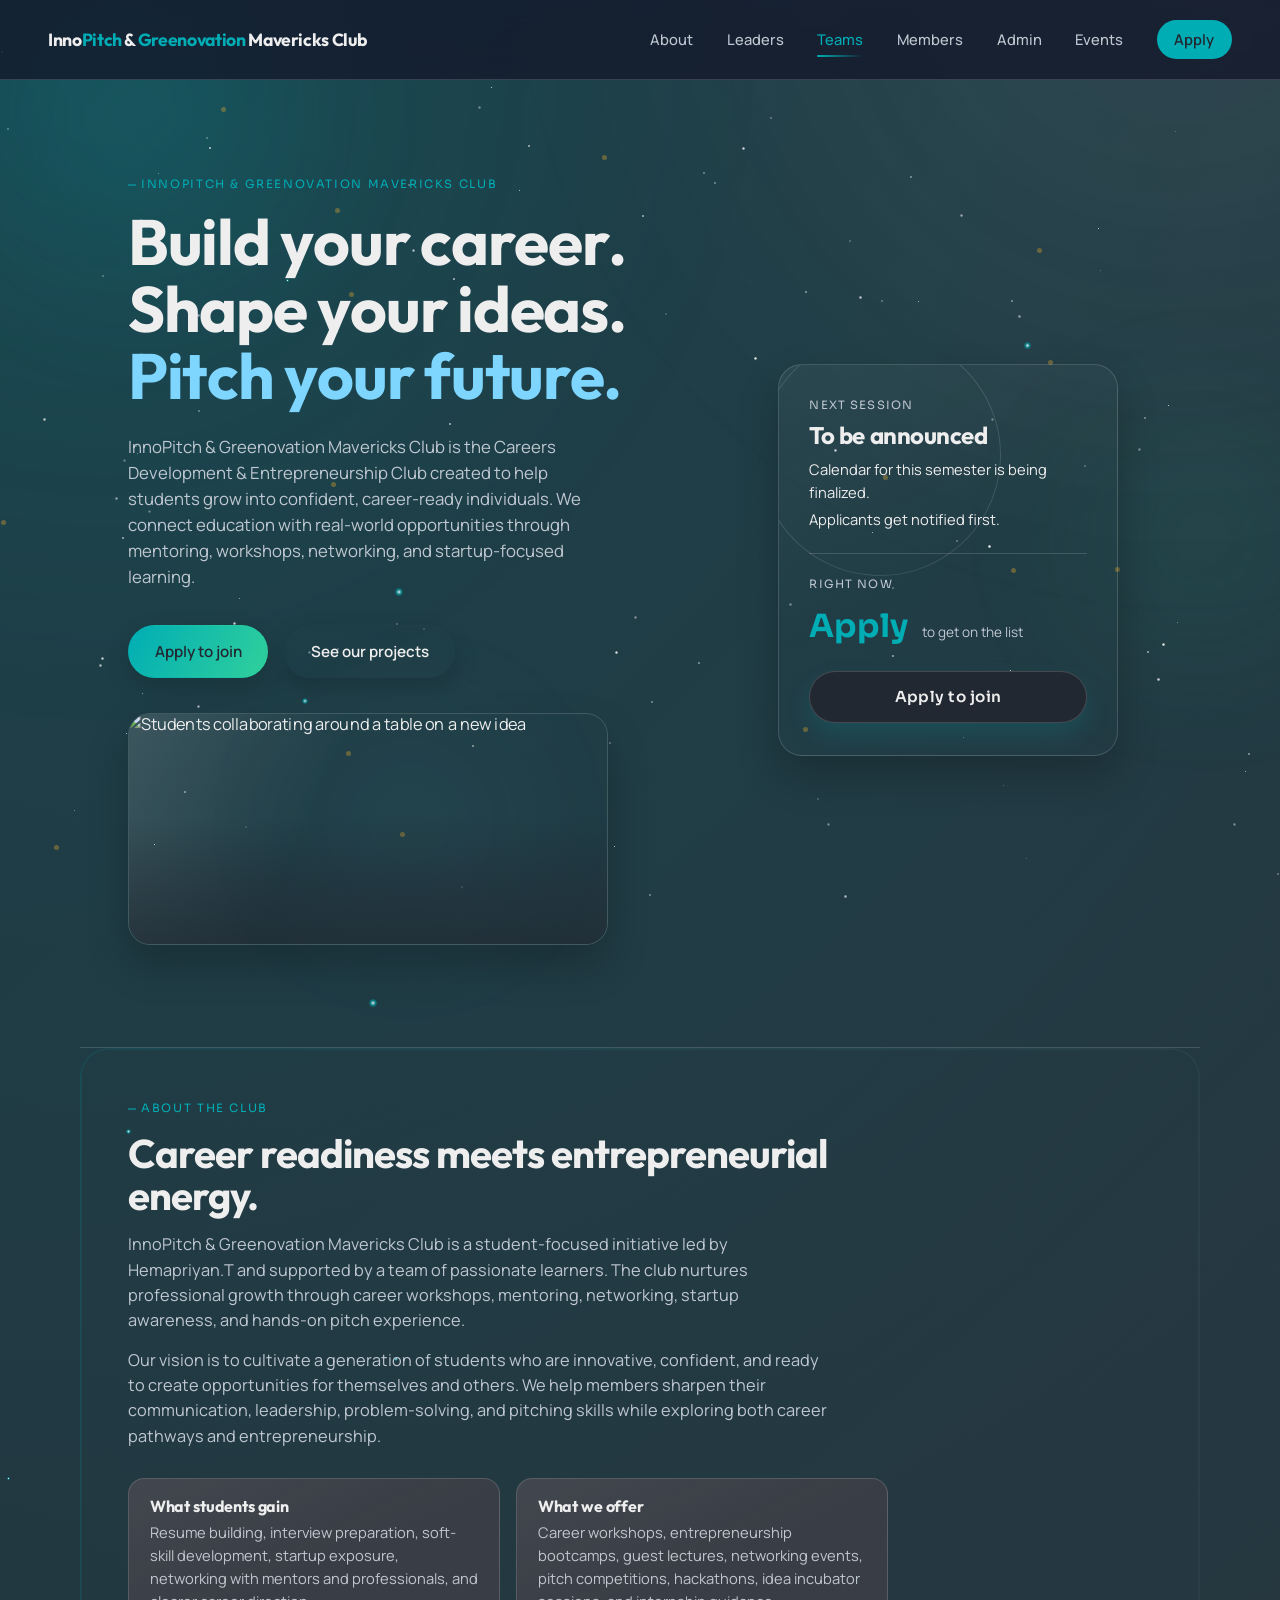
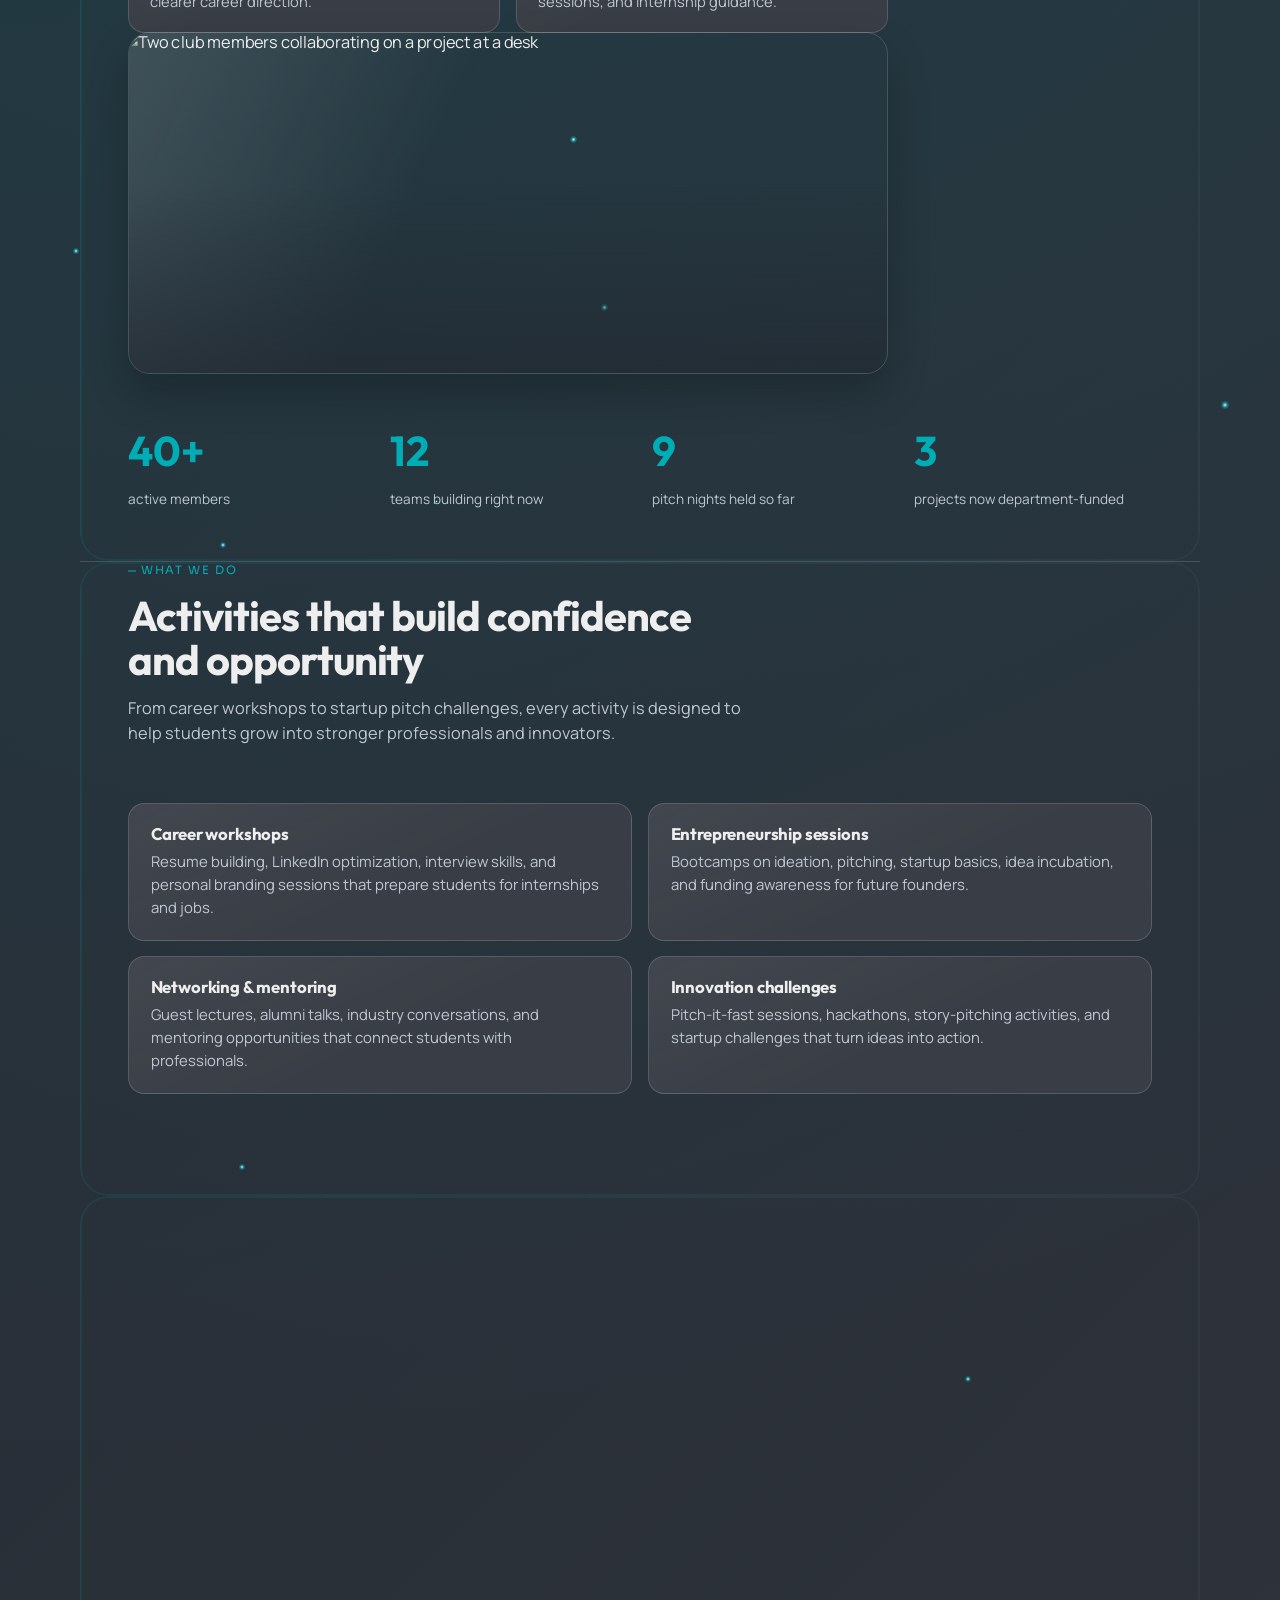
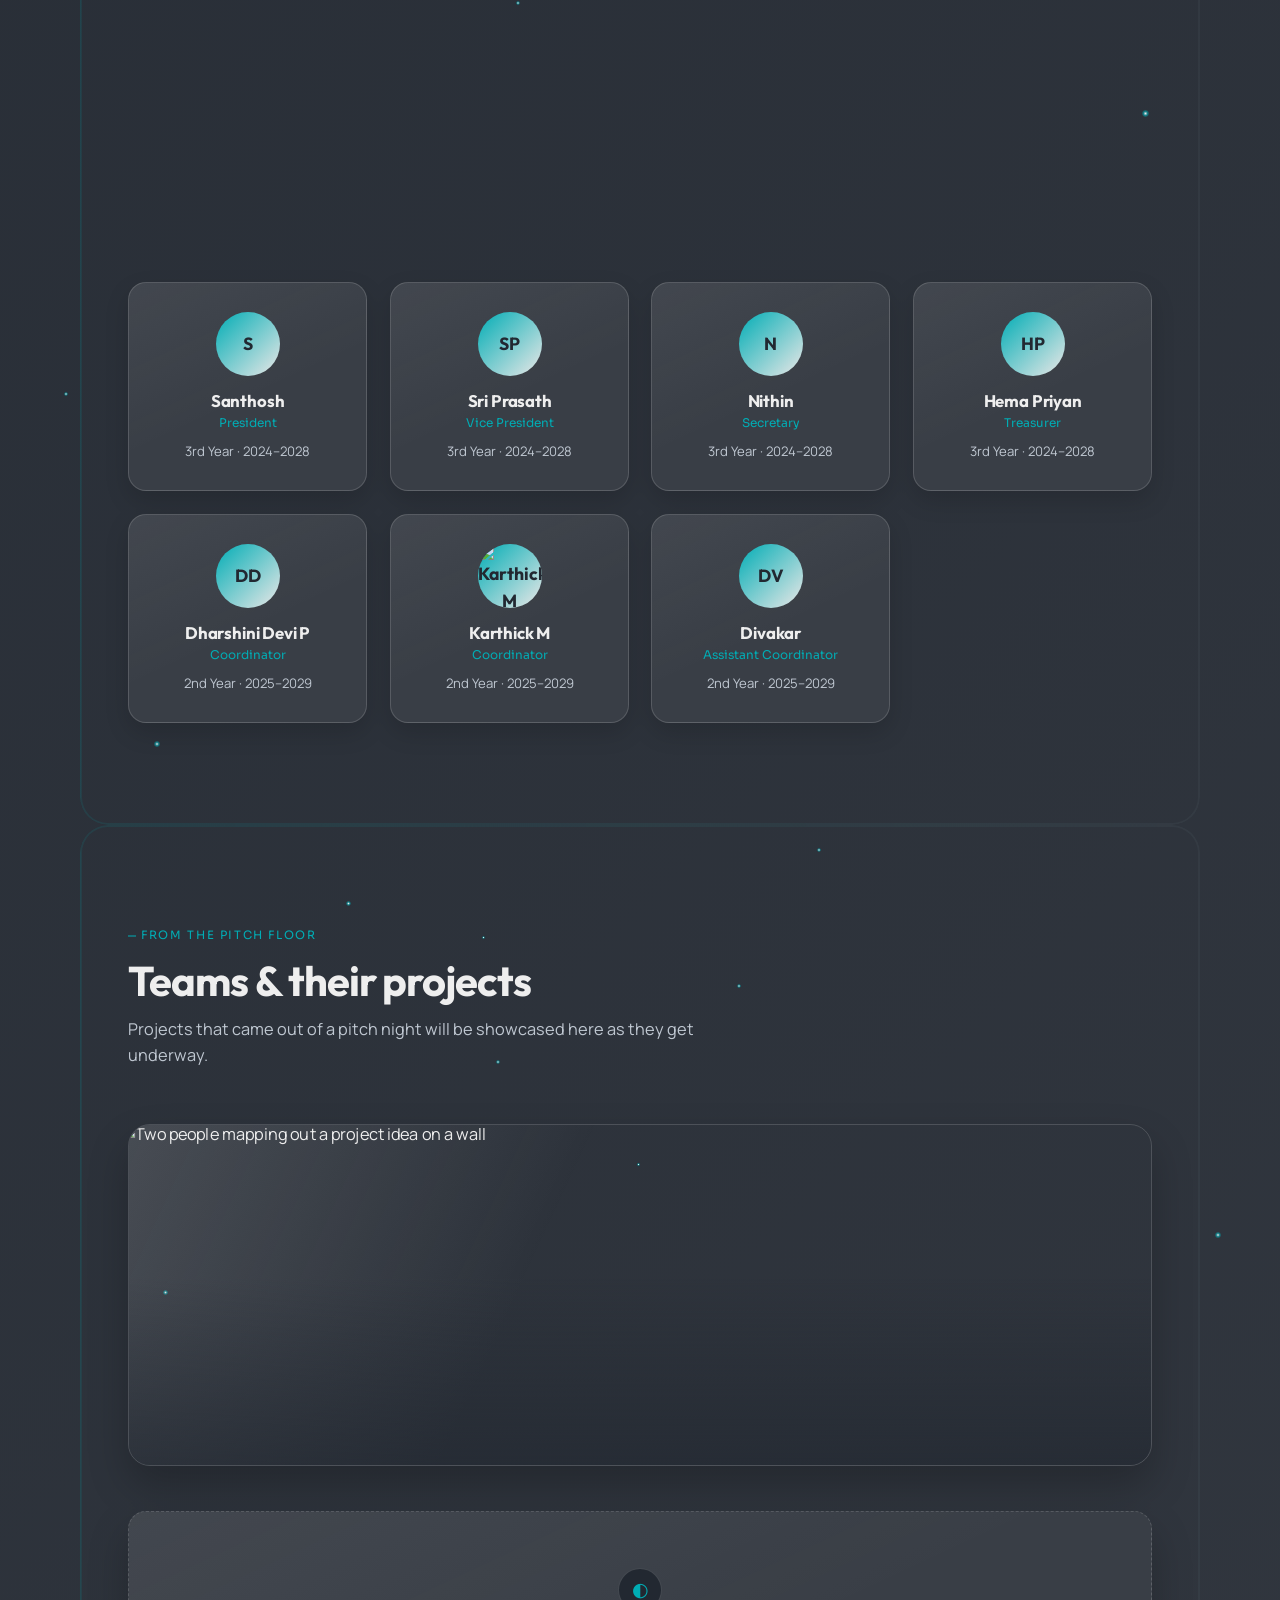
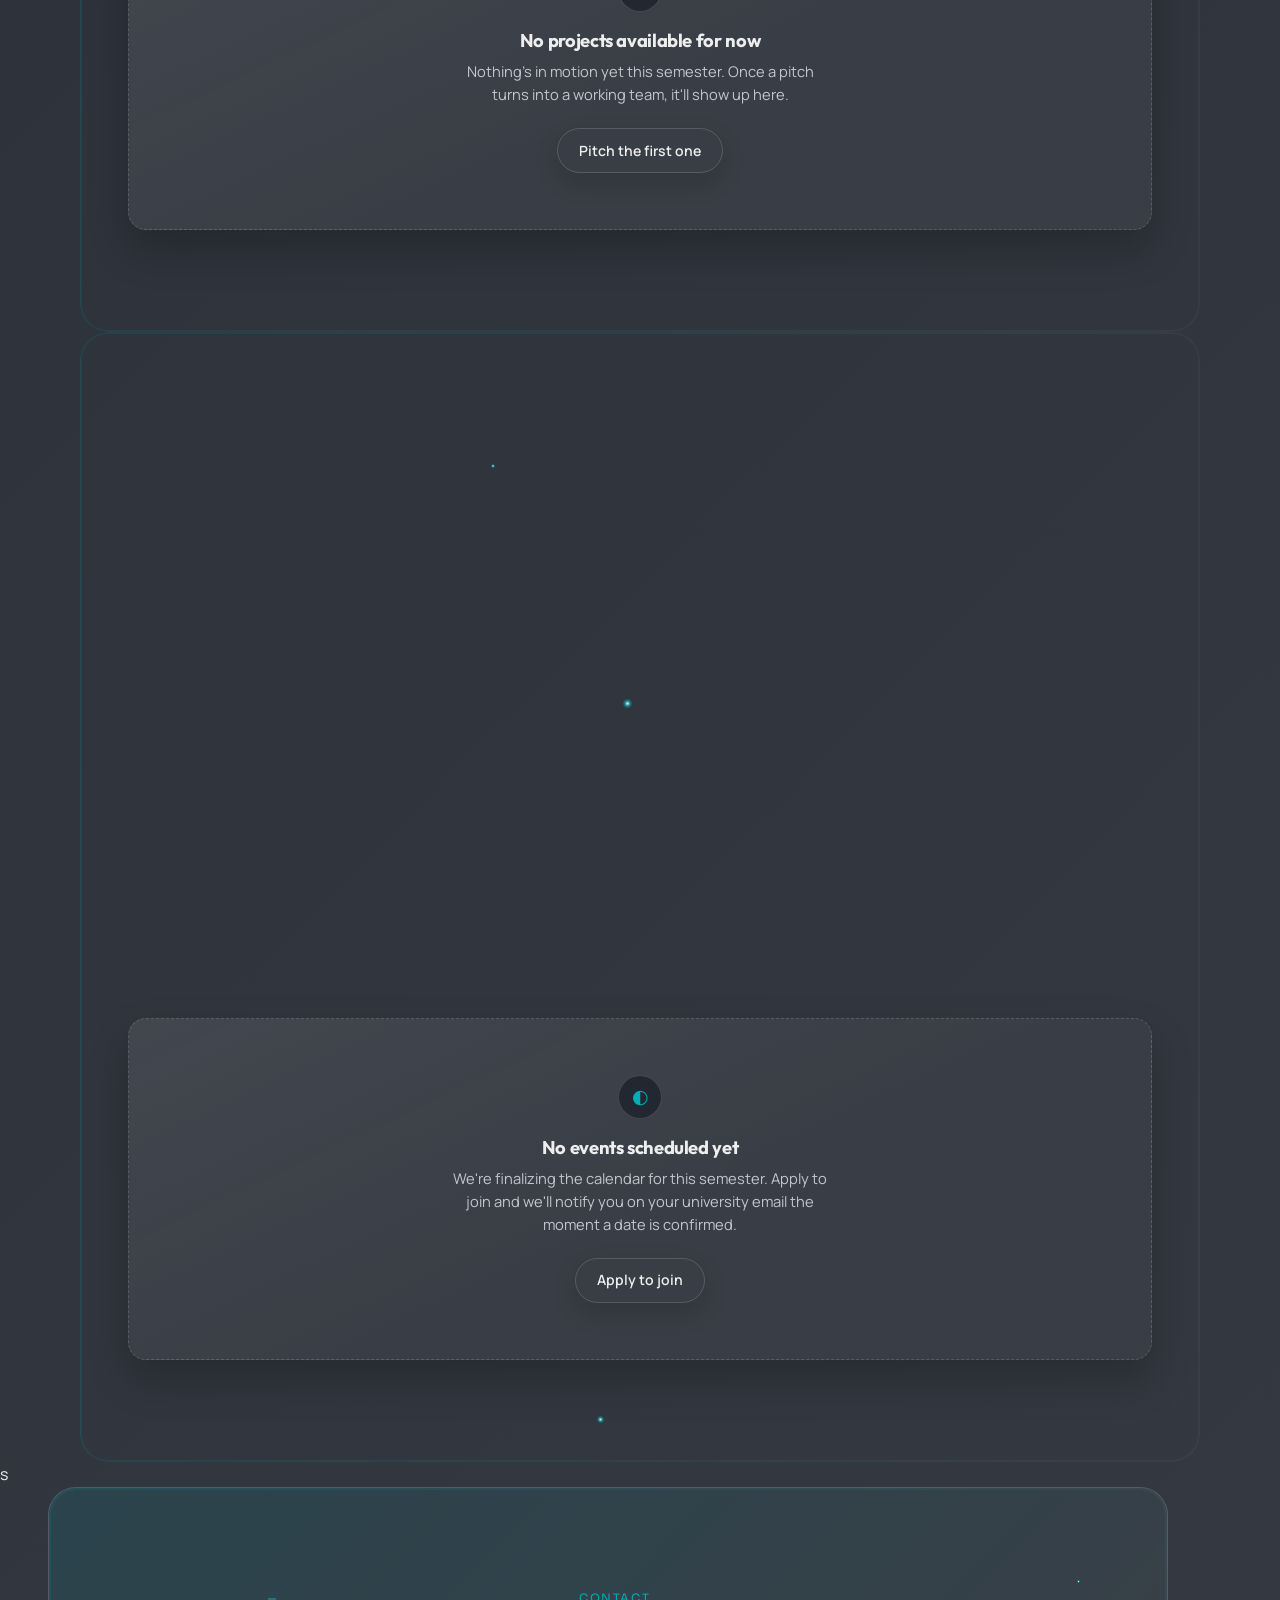
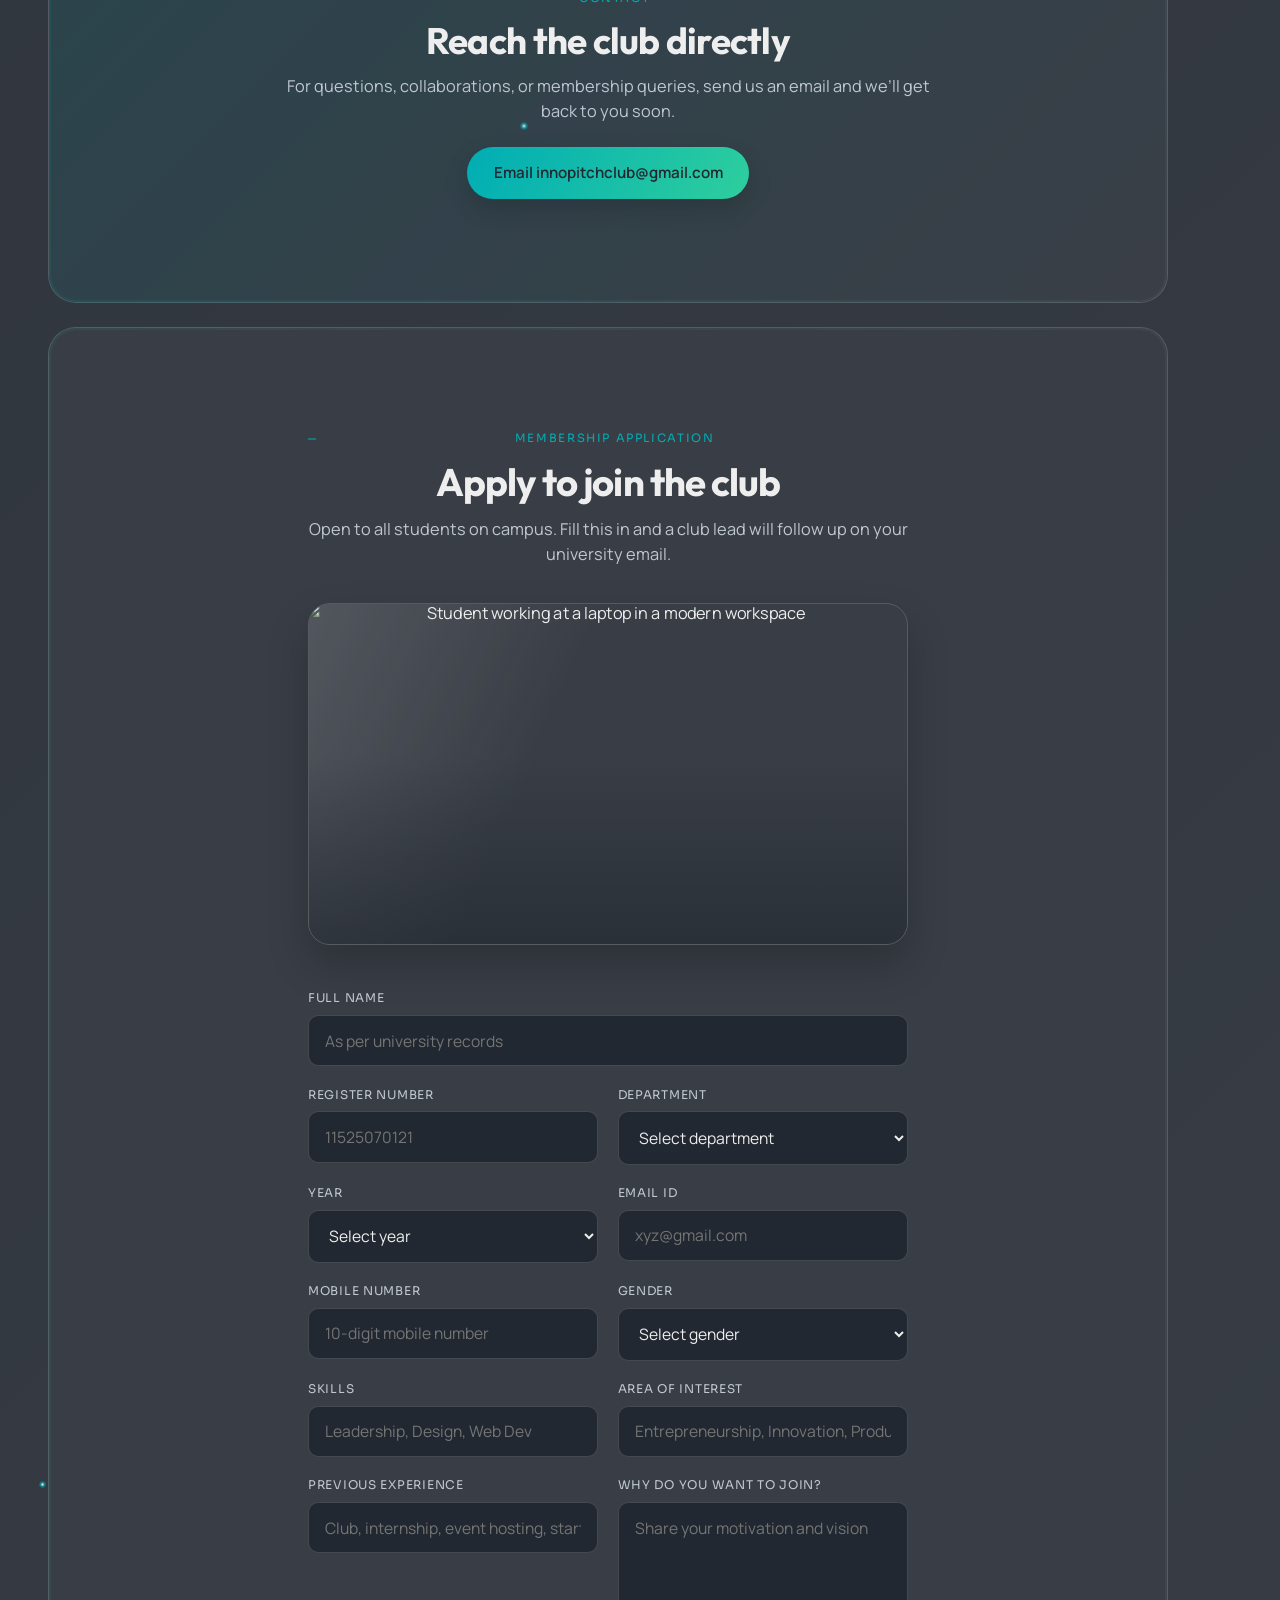
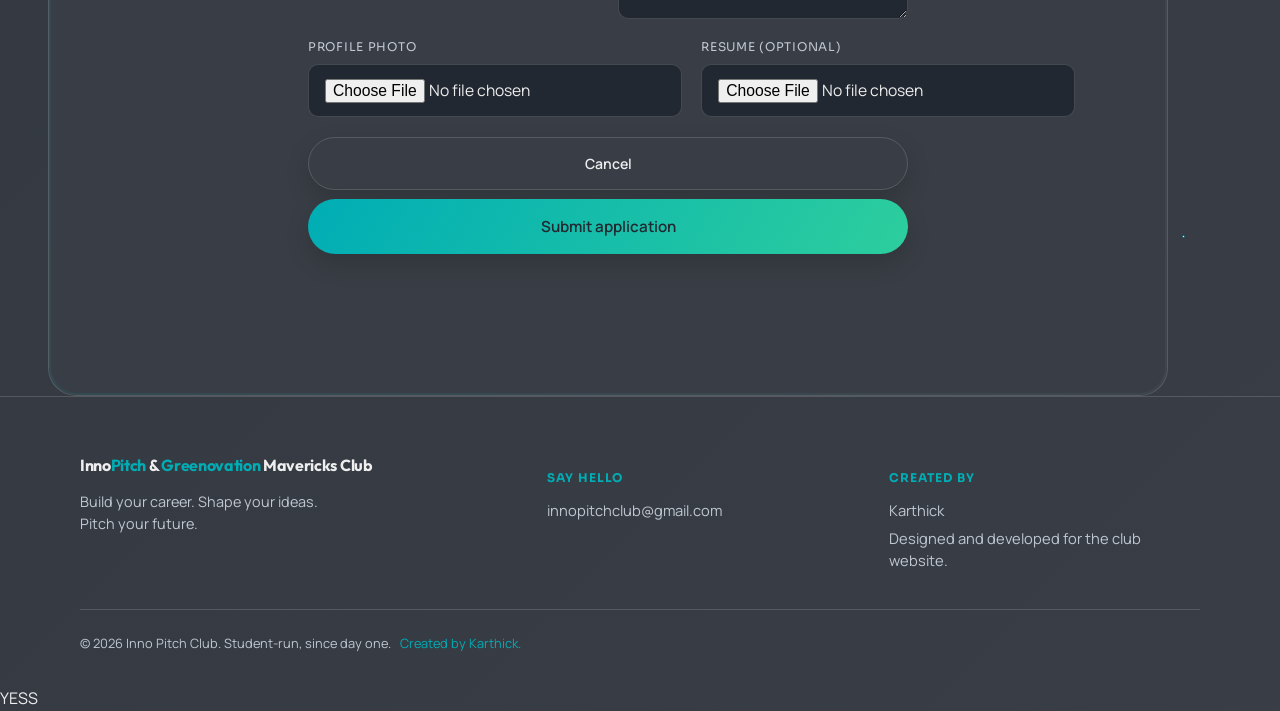
==== commit 9866cb3a: "Add files via upload" ====
--- a/index.html
+++ b/index.html
@@ -186,7 +186,7 @@
       </article>
       <article class="leader-card">
         <div class="leader-avatar">
-          <img src="images/karthick-m.jpg" alt="Karthick M">
+          <img src="./images/karthick-m.jpg" alt="Karthick M" loading="lazy" width="400" height="400">
         </div>
         <h3>Karthick M</h3>
         <span class="leader-role">Coordinator</span>
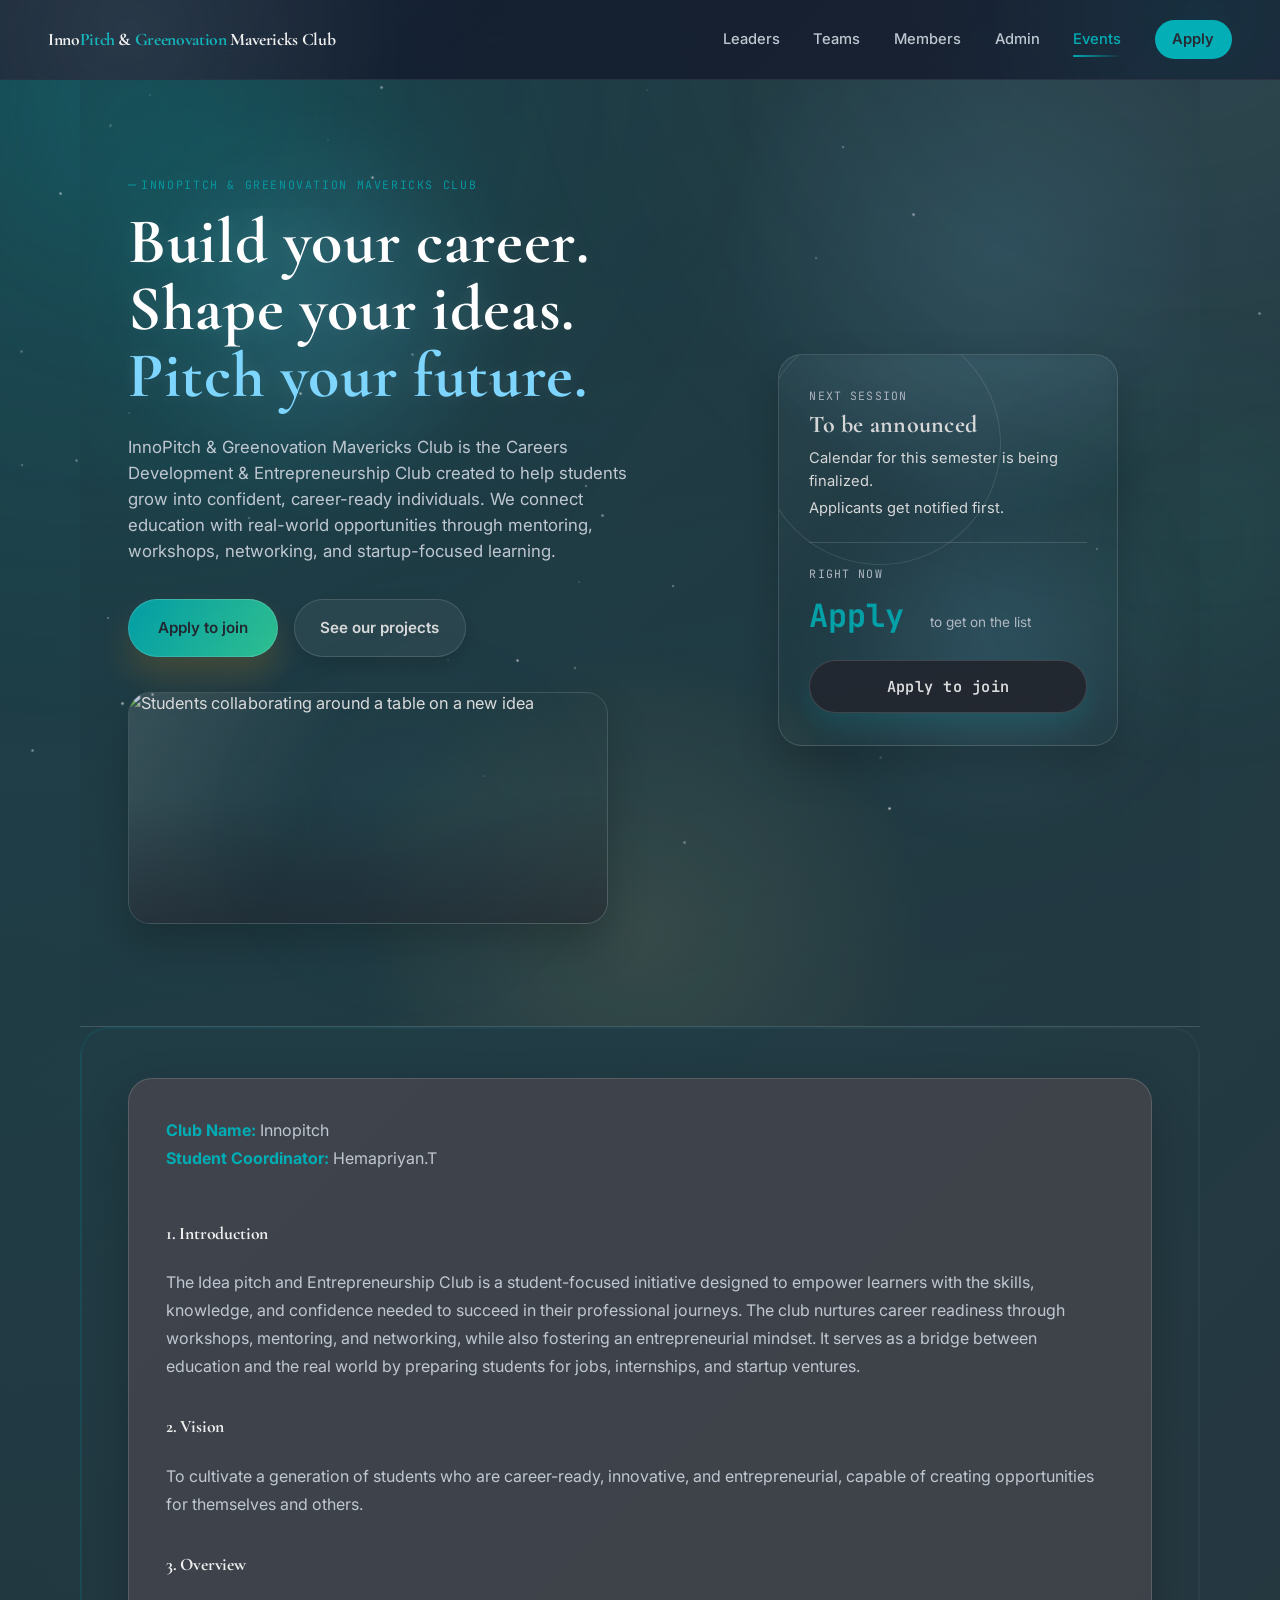
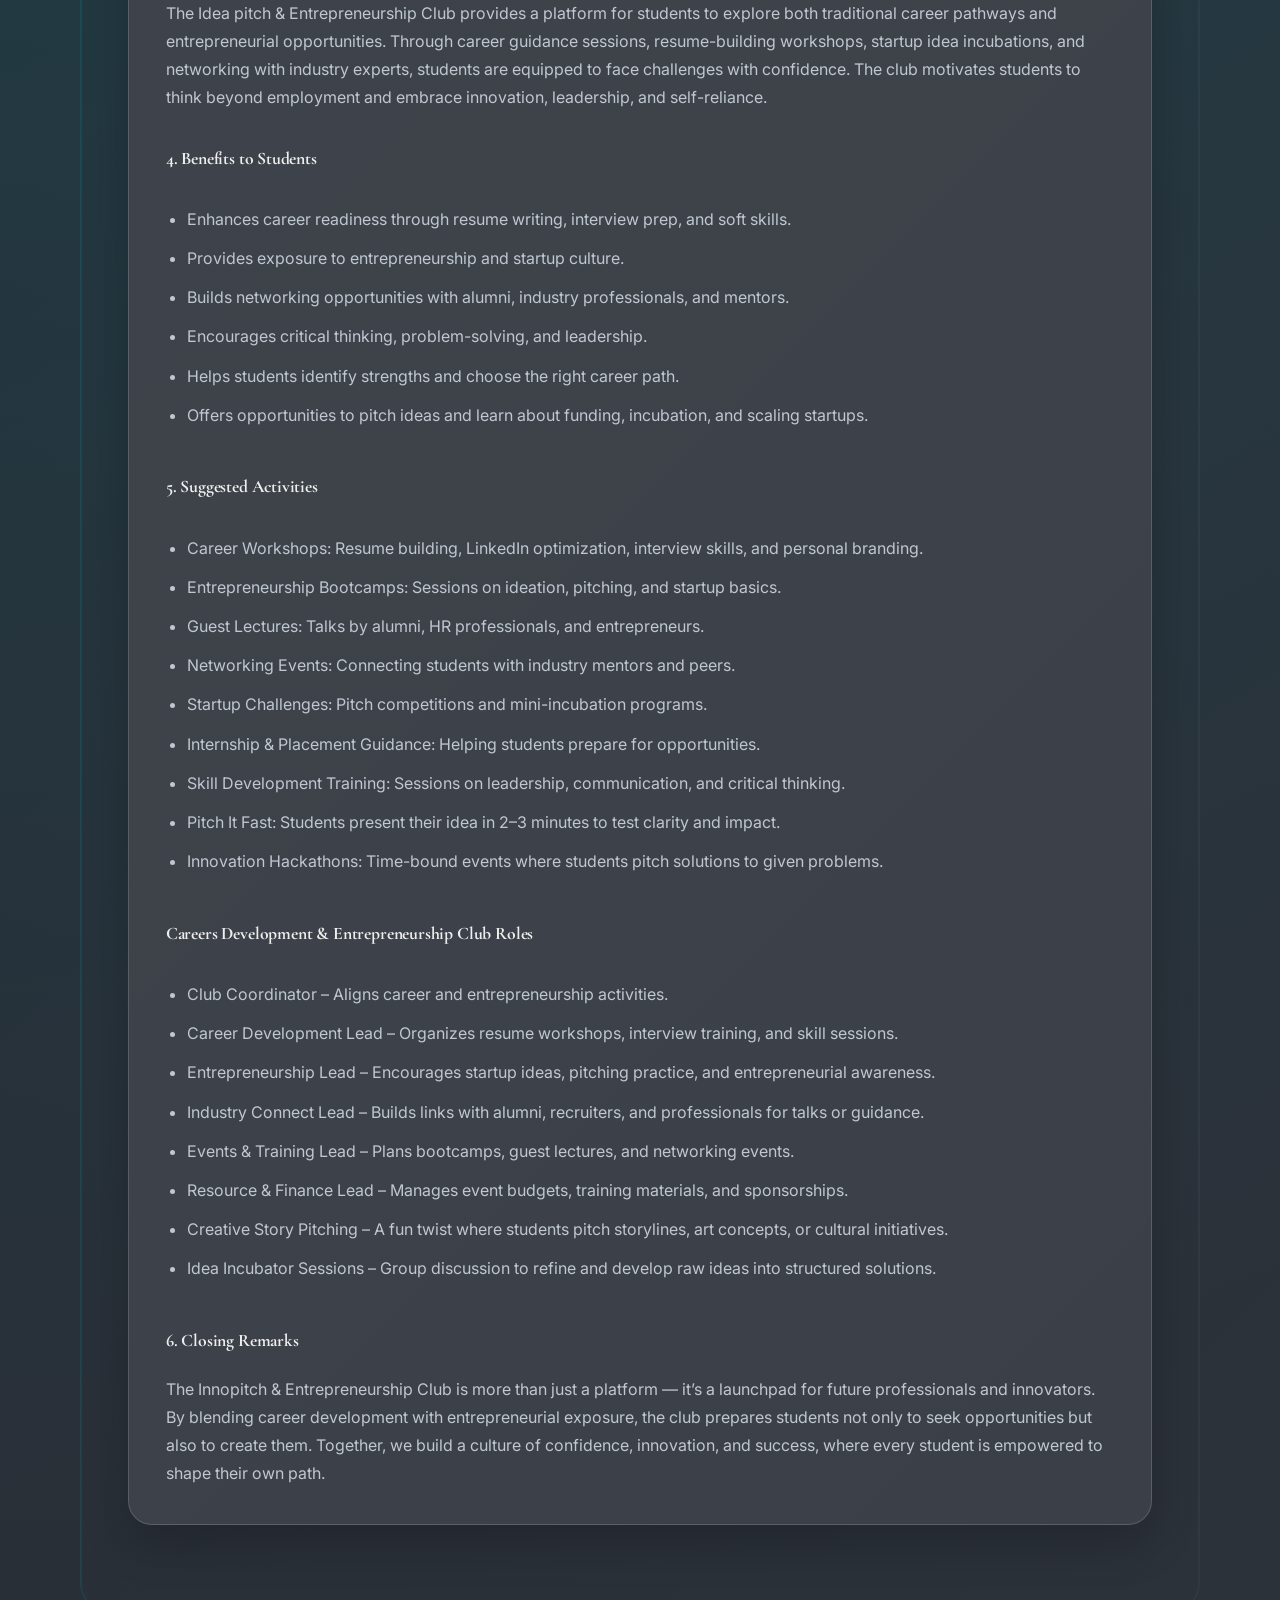
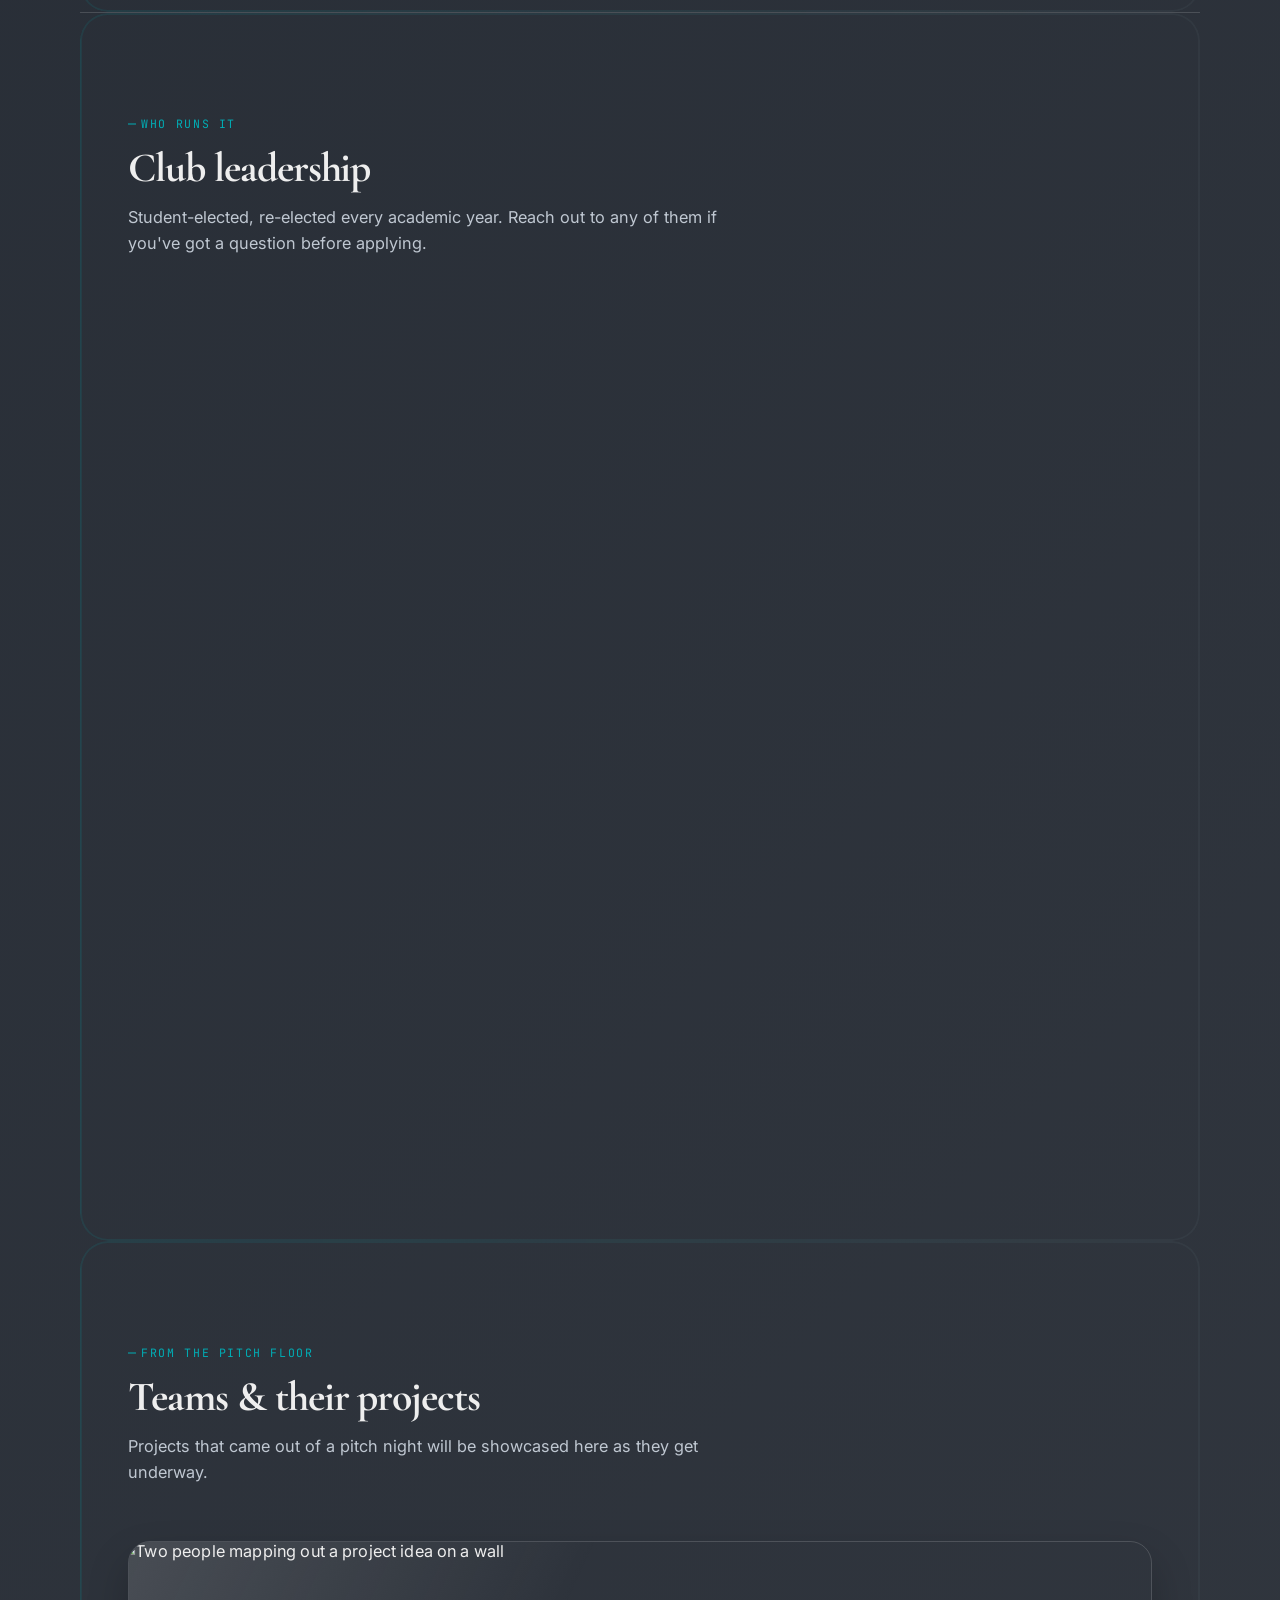
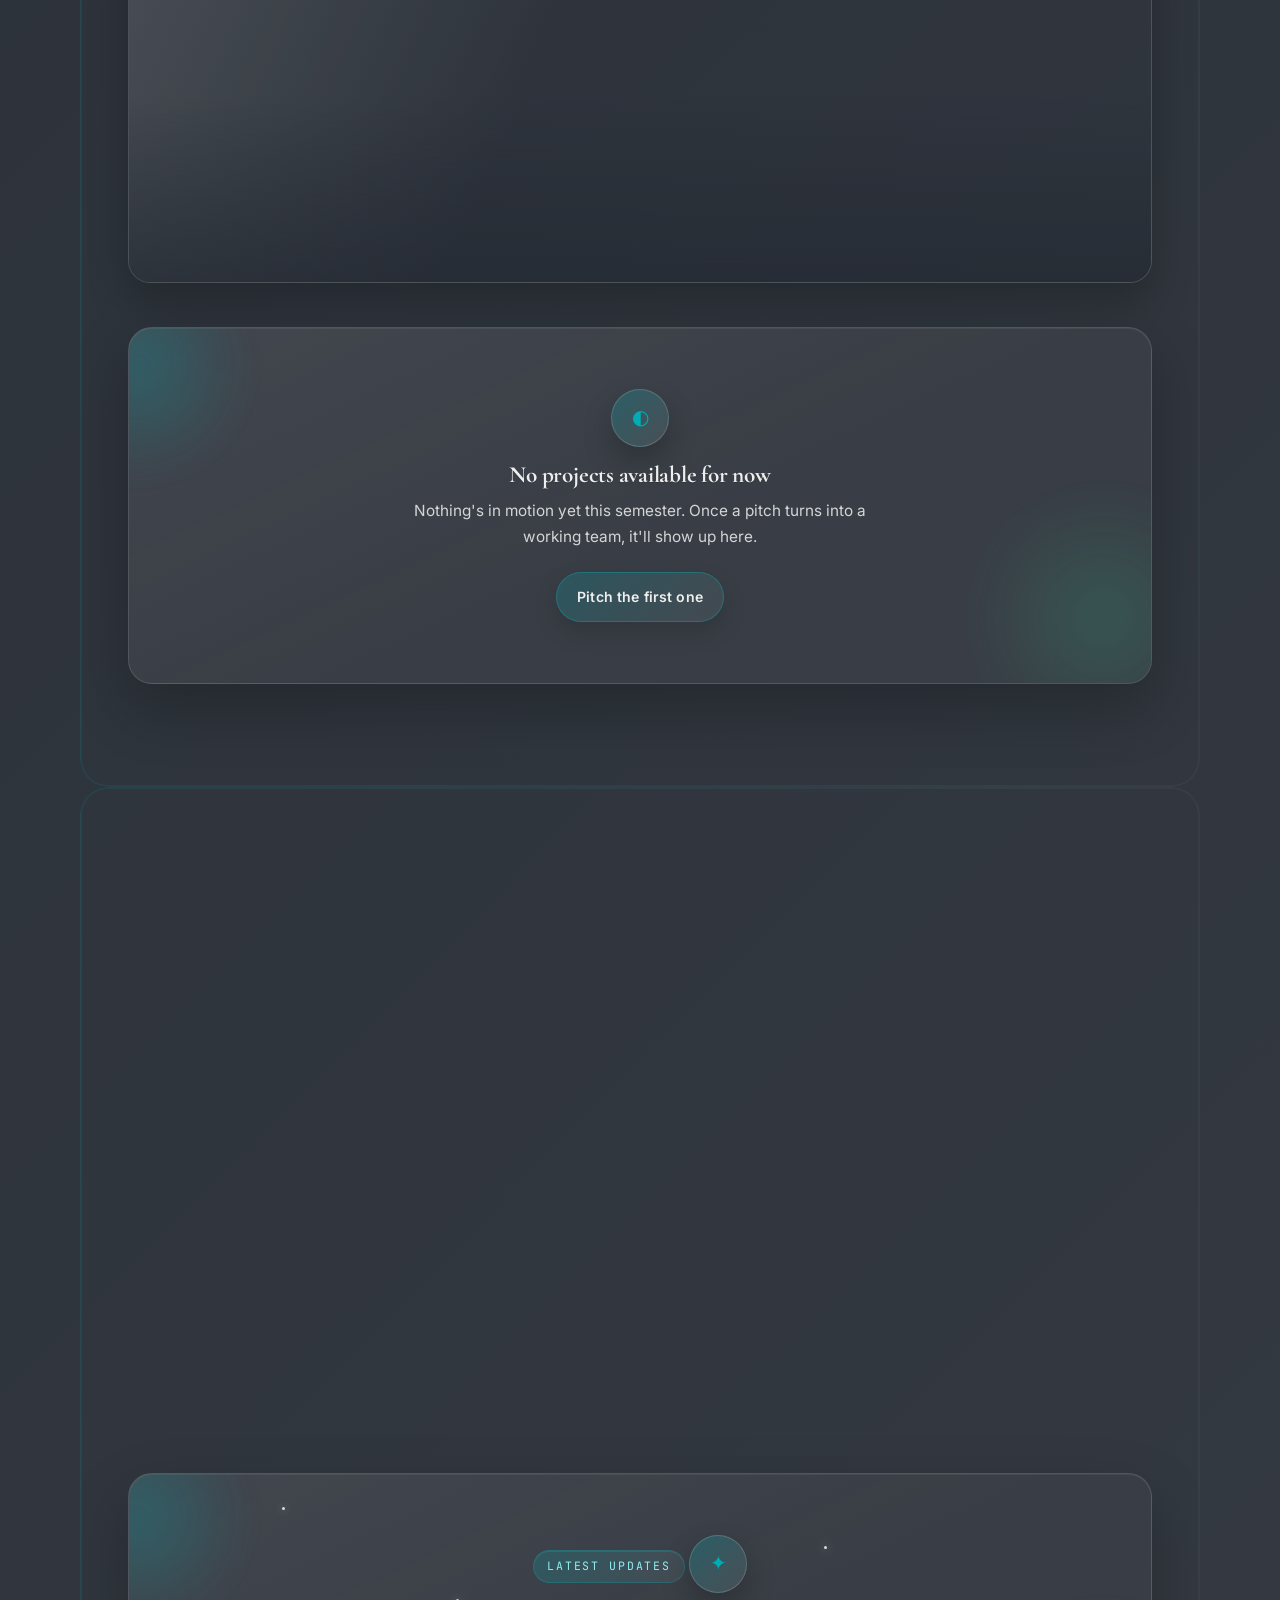
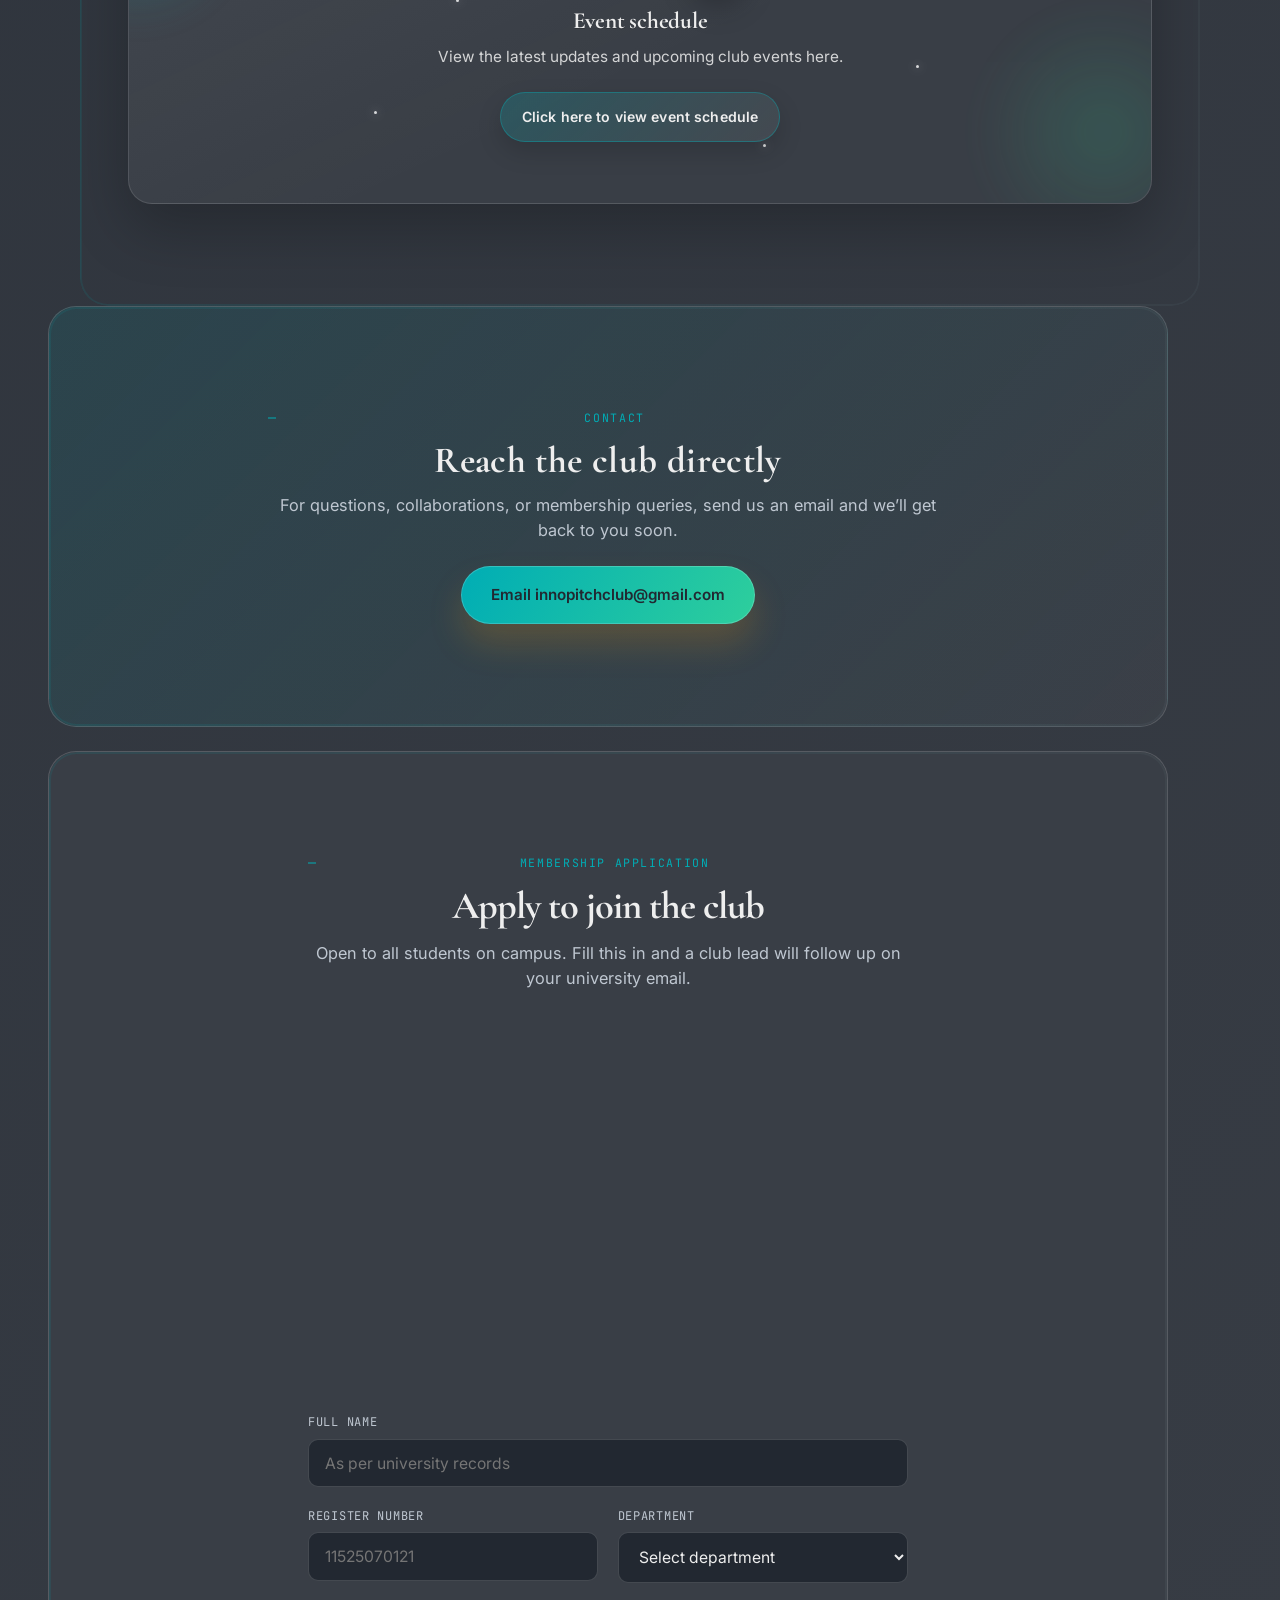
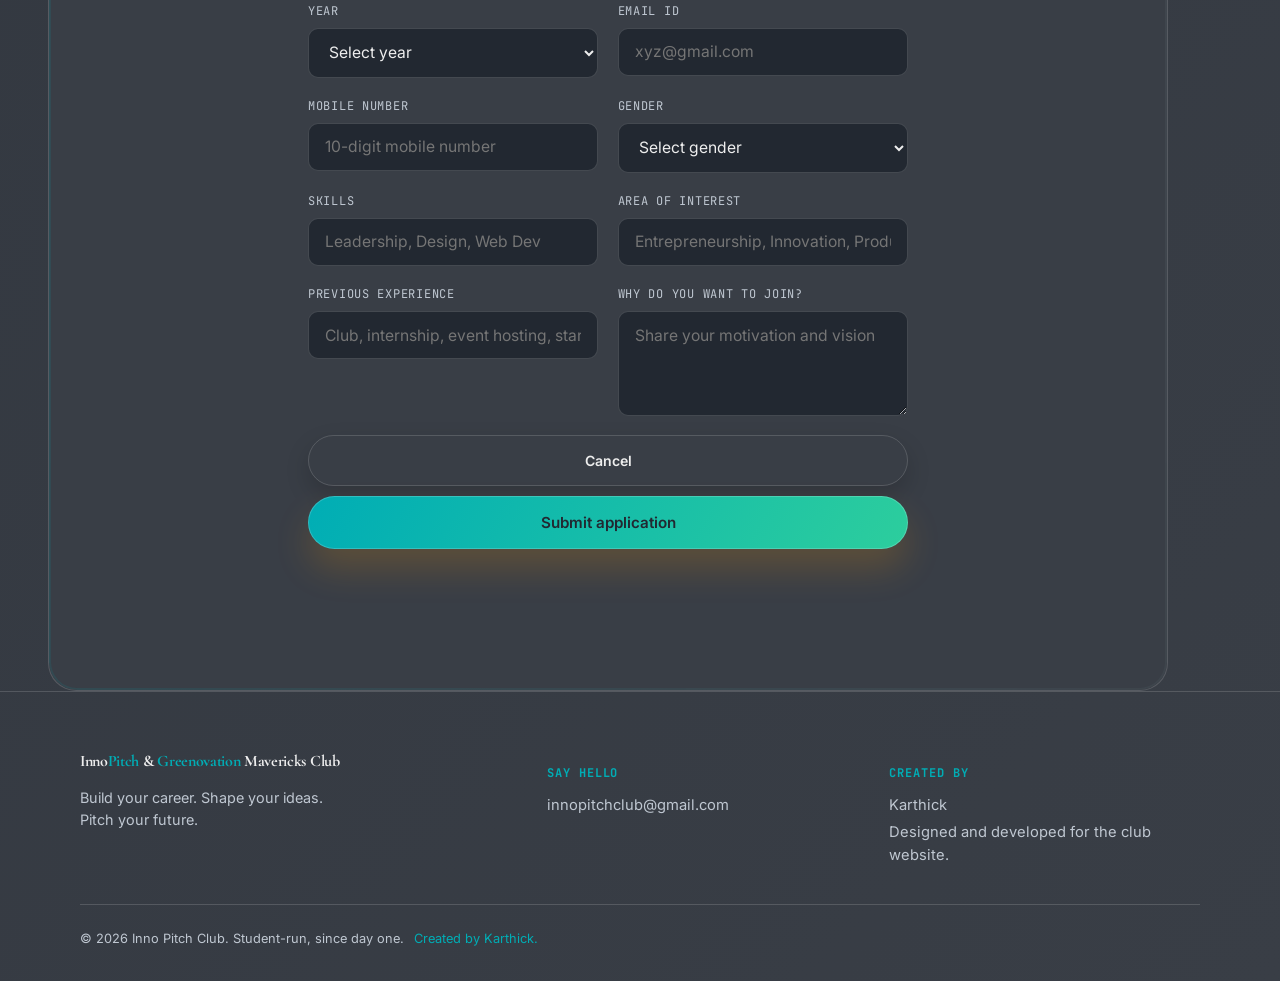
==== commit 2f5dea6c: "Add files via upload" ====
--- a/index.html
+++ b/index.html
@@ -6,11 +6,12 @@
 <title>InnoPitch & Greenovation Mavericks Club — Careers, Ideas, and Entrepreneurship</title>
 <link rel="preconnect" href="https://fonts.googleapis.com">
 <link rel="preconnect" href="https://fonts.gstatic.com" crossorigin>
-<link href="https://fonts.googleapis.com/css2?family=Space+Grotesk:wght@400;500;700&family=Manrope:wght@400;500;600;700;800&family=Sora:wght@400;500;600;700;800&family=Outfit:wght@400;500;600;700;800&display=swap" rel="stylesheet">
+<link href="https://fonts.googleapis.com/css2?family=Inter:wght@400;500;600;700;800&family=Cormorant+Garamond:wght@500;600;700&family=Playfair+Display:wght@600;700;800&family=JetBrains+Mono:wght@400;500;700&display=swap" rel="stylesheet">
 <link rel="stylesheet" href="style.css">
 </head>
 <body>
 
+<div class="scroll-progress" id="scrollProgress" aria-hidden="true"></div>
 <div class="spotlight" aria-hidden="true"></div>
 <div class="starfield" aria-hidden="true"></div>
 <!-- rocket animations removed -->
@@ -18,7 +19,6 @@
 <header class="site-header">
   <a href="#top" class="brand">Inno<span>Pitch</span> &amp; <span class="brand-accent">Greenovation</span> Mavericks Club</a>
   <nav class="main-nav" id="mainNav">
-    <a href="#about">About</a>
     <a href="#leaders">Leaders</a>
     <a href="#teams">Teams</a>
     <a href="members.html">Members</a>
@@ -65,80 +65,64 @@
 
   <!-- ABOUT -->
   <section class="about" id="about">
-    <div class="about-intro">
-      <p class="eyebrow">About the club</p>
-      <h2>Career readiness meets entrepreneurial energy.</h2>
-      <p class="section-sub">InnoPitch &amp; Greenovation Mavericks Club is a student-focused initiative led by Hemapriyan.T and supported by a team of passionate learners. The club nurtures professional growth through career workshops, mentoring, networking, startup awareness, and hands-on pitch experience.</p>
-      <p class="section-sub">Our vision is to cultivate a generation of students who are innovative, confident, and ready to create opportunities for themselves and others. We help members sharpen their communication, leadership, problem-solving, and pitching skills while exploring both career pathways and entrepreneurship.</p>
-
-      <div class="about-points">
-        <div class="about-point">
-          <h3>What students gain</h3>
-          <p>Resume building, interview preparation, soft-skill development, startup exposure, networking with mentors and professionals, and clearer career direction.</p>
-        </div>
-        <div class="about-point">
-          <h3>What we offer</h3>
-          <p>Career workshops, entrepreneurship bootcamps, guest lectures, networking events, pitch competitions, hackathons, idea incubator sessions, and internship guidance.</p>
-        </div>
+    <div class="about-intro about-full">
+      <div class="about-copy">
+        <p class="section-sub"><strong>Club Name:</strong> Innopitch<br><strong>Student Coordinator:</strong> Hemapriyan.T</p>
+
+        <h3>1. Introduction</h3>
+        <p>The Idea pitch and Entrepreneurship Club is a student-focused initiative designed to empower learners with the skills, knowledge, and confidence needed to succeed in their professional journeys. The club nurtures career readiness through workshops, mentoring, and networking, while also fostering an entrepreneurial mindset. It serves as a bridge between education and the real world by preparing students for jobs, internships, and startup ventures.</p>
+
+        <h3>2. Vision</h3>
+        <p>To cultivate a generation of students who are career-ready, innovative, and entrepreneurial, capable of creating opportunities for themselves and others.</p>
+
+        <h3>3. Overview</h3>
+        <p>The Idea pitch &amp; Entrepreneurship Club provides a platform for students to explore both traditional career pathways and entrepreneurial opportunities. Through career guidance sessions, resume-building workshops, startup idea incubations, and networking with industry experts, students are equipped to face challenges with confidence. The club motivates students to think beyond employment and embrace innovation, leadership, and self-reliance.</p>
+
+        <h3>4. Benefits to Students</h3>
+        <ul>
+          <li>Enhances career readiness through resume writing, interview prep, and soft skills.</li>
+          <li>Provides exposure to entrepreneurship and startup culture.</li>
+          <li>Builds networking opportunities with alumni, industry professionals, and mentors.</li>
+          <li>Encourages critical thinking, problem-solving, and leadership.</li>
+          <li>Helps students identify strengths and choose the right career path.</li>
+          <li>Offers opportunities to pitch ideas and learn about funding, incubation, and scaling startups.</li>
+        </ul>
+
+        <h3>5. Suggested Activities</h3>
+        <ul>
+          <li>Career Workshops: Resume building, LinkedIn optimization, interview skills, and personal branding.</li>
+          <li>Entrepreneurship Bootcamps: Sessions on ideation, pitching, and startup basics.</li>
+          <li>Guest Lectures: Talks by alumni, HR professionals, and entrepreneurs.</li>
+          <li>Networking Events: Connecting students with industry mentors and peers.</li>
+          <li>Startup Challenges: Pitch competitions and mini-incubation programs.</li>
+          <li>Internship &amp; Placement Guidance: Helping students prepare for opportunities.</li>
+          <li>Skill Development Training: Sessions on leadership, communication, and critical thinking.</li>
+          <li>Pitch It Fast: Students present their idea in 2–3 minutes to test clarity and impact.</li>
+          <li>Innovation Hackathons: Time-bound events where students pitch solutions to given problems.</li>
+        </ul>
+
+        <h3>Careers Development &amp; Entrepreneurship Club Roles</h3>
+        <ul>
+          <li>Club Coordinator – Aligns career and entrepreneurship activities.</li>
+          <li>Career Development Lead – Organizes resume workshops, interview training, and skill sessions.</li>
+          <li>Entrepreneurship Lead – Encourages startup ideas, pitching practice, and entrepreneurial awareness.</li>
+          <li>Industry Connect Lead – Builds links with alumni, recruiters, and professionals for talks or guidance.</li>
+          <li>Events &amp; Training Lead – Plans bootcamps, guest lectures, and networking events.</li>
+          <li>Resource &amp; Finance Lead – Manages event budgets, training materials, and sponsorships.</li>
+          <li>Creative Story Pitching – A fun twist where students pitch storylines, art concepts, or cultural initiatives.</li>
+          <li>Idea Incubator Sessions – Group discussion to refine and develop raw ideas into structured solutions.</li>
+        </ul>
+
+        <h3>6. Closing Remarks</h3>
+        <p>The Innopitch &amp; Entrepreneurship Club is more than just a platform — it’s a launchpad for future professionals and innovators. By blending career development with entrepreneurial exposure, the club prepares students not only to seek opportunities but also to create them. Together, we build a culture of confidence, innovation, and success, where every student is empowered to shape their own path.</p>
       </div>
-
-      <figure class="section-visual">
-        <img src="https://images.unsplash.com/photo-1758876203342-fc14c0bba67c?auto=format&fit=crop&w=1200&q=80" alt="Two club members collaborating on a project at a desk" loading="lazy" width="1200" height="700">
-        <span class="visual-glass" aria-hidden="true"></span>
-      </figure>
-    </div>
-
-    <div class="about-grid">
-      <div class="about-stat">
-        <span class="stat-num">40+</span>
-        <span class="stat-label">active members</span>
-      </div>
-      <div class="about-stat">
-        <span class="stat-num">12</span>
-        <span class="stat-label">teams building right now</span>
-      </div>
-      <div class="about-stat">
-        <span class="stat-num">9</span>
-        <span class="stat-label">pitch nights held so far</span>
-      </div>
-      <div class="about-stat">
-        <span class="stat-num">3</span>
-        <span class="stat-label">projects now department-funded</span>
-      </div>
-    </div>
-  </section>
-
-
-
-
-
-  <section class="details" id="details">
-
-    <div class="section-head">
-      <p class="eyebrow">What we do</p>
-      <h2>Activities that build confidence and opportunity</h2>
-      <p class="section-sub">From career workshops to startup pitch challenges, every activity is designed to help students grow into stronger professionals and innovators.</p>
-    </div>
-
-    <div class="detail-grid">
-      <article class="detail-card">
-        <h3>Career workshops</h3>
-        <p>Resume building, LinkedIn optimization, interview skills, and personal branding sessions that prepare students for internships and jobs.</p>
-      </article>
-      <article class="detail-card">
-        <h3>Entrepreneurship sessions</h3>
-        <p>Bootcamps on ideation, pitching, startup basics, idea incubation, and funding awareness for future founders.</p>
-      </article>
-      <article class="detail-card">
-        <h3>Networking &amp; mentoring</h3>
-        <p>Guest lectures, alumni talks, industry conversations, and mentoring opportunities that connect students with professionals.</p>
-      </article>
-      <article class="detail-card">
-        <h3>Innovation challenges</h3>
-        <p>Pitch-it-fast sessions, hackathons, story-pitching activities, and startup challenges that turn ideas into action.</p>
-      </article>
-    </div>
-  </section>
+    </div>
+  </section>
+
+
+
+
+
 
   <!-- LEADERS -->
   <section class="leaders" id="leaders">
@@ -179,21 +163,25 @@
         <p class="leader-dept">3rd Year · 2024–2028</p>
       </article>
       <article class="leader-card">
-        <div class="leader-avatar">DD</div>
+        <div class="leader-avatar">
+          <img src="dharshini-devi.jpeg" alt="Dharshini Devi P" loading="lazy" width="400" height="400">
+        </div>
         <h3>Dharshini Devi P</h3>
         <span class="leader-role">Coordinator</span>
         <p class="leader-dept">2nd Year · 2025–2029</p>
       </article>
       <article class="leader-card">
         <div class="leader-avatar">
-          <img src="./images/karthick-m.jpg" alt="Karthick M" loading="lazy" width="400" height="400">
+          <img src="karthick-m.jpg" alt="Karthick M" loading="lazy" width="400" height="400">
         </div>
         <h3>Karthick M</h3>
         <span class="leader-role">Coordinator</span>
         <p class="leader-dept">2nd Year · 2025–2029</p>
       </article>
       <article class="leader-card">
-        <div class="leader-avatar">DV</div>
+        <div class="leader-avatar">
+          <img src="divakar.jpeg" alt="Divakar" loading="lazy" width="400" height="400">
+        </div>
         <h3>Divakar</h3>
         <span class="leader-role">Assistant Coordinator</span>
         <p class="leader-dept">2nd Year · 2025–2029</p>
@@ -236,14 +224,23 @@
     </figure>
 
     <div class="events-empty">
-      <span class="events-empty-icon">◐</span>
-      <h3>No events scheduled yet</h3>
-      <p>We're finalizing the calendar for this semester. Apply to join and we'll notify you on your university email the moment a date is confirmed.</p>
-      <a href="#apply" class="btn btn-outline">Apply to join</a>
-    </div>
-  </section>
-
-  <!-- CONTACT -->s
+      <div class="star-layer" aria-hidden="true">
+        <span class="events-star events-star-1"></span>
+        <span class="events-star events-star-2"></span>
+        <span class="events-star events-star-3"></span>
+        <span class="events-star events-star-4"></span>
+        <span class="events-star events-star-5"></span>
+        <span class="events-star events-star-6"></span>
+      </div>
+      <span class="events-pill">Latest updates</span>
+      <span class="events-empty-icon">✦</span>
+      <h3>Event schedule</h3>
+      <p>View the latest updates and upcoming club events here.</p>
+      <a href="https://dharshinidevi1214-svg.github.io/innopitch-/" target="_blank" rel="noopener noreferrer" class="btn btn-outline">Click here to view event schedule</a>
+    </div>
+  </section>
+
+  <!-- CONTACT -->
   <section class="contact" id="contact">
     <div class="contact-inner">
       <p class="eyebrow">Contact</p>
@@ -266,7 +263,7 @@
       </figure>
 
       <form class="apply-form" id="applyForm" novalidate>
-        <input type="text" name="_gotcha" style="display:none" tabindex="-1" autocomplete="off">
+        <input type="text" name="_gotcha" class="sr-only" tabindex="-1" autocomplete="off" aria-label="Leave blank">
 
         <div class="field">
           <label for="fullName">Full name</label>
@@ -350,20 +347,7 @@
           </div>
         </div>
 
-        <div class="field-row upload-row">
-          <div class="field">
-            <label for="photo">Profile photo</label>
-            <input type="file" id="photo" name="photo" accept="image/*">
-            <div class="file-preview" id="photoPreview" hidden></div>
-          </div>
-          <div class="field">
-            <label for="resume">Resume (optional)</label>
-            <input type="file" id="resume" name="resume" accept=".pdf,.doc,.docx">
-            <div class="file-preview" id="resumePreview" hidden></div>
-          </div>
-        </div>
-
-        <div class="button-row" style="justify-content:stretch;">
+        <div class="button-row">
           <button type="button" class="btn btn-outline btn-wide" id="cancelRegistrationBtn">Cancel</button>
           <button type="submit" class="btn btn-primary btn-wide">Submit application</button>
         </div>
@@ -395,7 +379,17 @@
   <p class="footer-fine">© <span id="footerYear"></span> Inno Pitch Club. Student-run, since day one. <span class="footer-credit-inline">Created by Karthick.</span></p>
 </footer>
 
+<script src="https://cdn.jsdelivr.net/npm/@emailjs/browser@4/dist/email.min.js"></script>
+<script>
+  if (window.emailjs && !window.__innopitchEmailjsInitialized) {
+    window.__innopitchEmailjsInitialized = true;
+    emailjs.init({
+      publicKey: "OTGn7vkLxLJnLZt_d"
+    });
+  }
+</script>
 <script src="script-1.js"></script>
 <script src="script.js"></script>
 </body>
-</html>YESS+</html>
+
--- a/style.css
+++ b/style.css
@@ -17,9 +17,9 @@
   --slate: #BFC7D1;
   --accent-blue: #7ed6ff;
 
-  --display: "Outfit", "Space Grotesk", sans-serif;
-  --body: "Manrope", "Inter", sans-serif;
-  --mono: "Sora", "JetBrains Mono", monospace;
+  --display: "Cormorant Garamond", "Playfair Display", "Times New Roman", serif;
+  --body: "Inter", "Manrope", "Segoe UI", sans-serif;
+  --mono: "JetBrains Mono", "Fira Code", monospace;
 
   --max: 1120px;
   --shadow-soft: 0 20px 40px rgba(0, 0, 0, 0.22);
@@ -59,16 +59,46 @@
   z-index: 0;
   filter: blur(85px);
   opacity: 0.55;
-  animation: drift 18s ease-in-out infinite alternate;
 }
 
 body::before {
   background: radial-gradient(circle at 20% 20%, rgba(0, 173, 181, 0.22), transparent 35%);
+  animation: ambient-drift 16s ease-in-out infinite alternate;
 }
 
 body::after {
   background: radial-gradient(circle at 80% 10%, rgba(238, 238, 238, 0.14), transparent 36%);
-  animation-duration: 22s;
+  animation: ambient-shift 20s ease-in-out infinite alternate;
+}
+
+body::selection {
+  background: rgba(0, 173, 181, 0.35);
+  color: var(--chalk);
+}
+
+@keyframes ambient-drift {
+  0% { transform: translate3d(0, 0, 0) scale(1); }
+  100% { transform: translate3d(3%, -2%, 0) scale(1.05); }
+}
+
+@keyframes ambient-shift {
+  0% { transform: translate3d(0, 0, 0) scale(1); }
+  100% { transform: translate3d(-3%, 2%, 0) scale(1.04); }
+}
+
+@media (max-width: 768px) {
+  body::before,
+  body::after {
+    opacity: 0.38;
+    filter: blur(60px);
+  }
+}
+
+@media (prefers-reduced-motion: reduce) {
+  body::before,
+  body::after {
+    animation: none;
+  }
 }
 
 a { color: inherit; }
@@ -99,6 +129,7 @@
   border-radius: 24px;
   padding: 1.5rem;
   box-shadow: 0 24px 60px rgba(0, 0, 0, 0.35);
+  -webkit-backdrop-filter: blur(18px);
   backdrop-filter: blur(18px);
   transform: translateY(12px) scale(0.98);
   transition: transform 240ms ease, opacity 240ms ease;
@@ -193,12 +224,12 @@
   font-family: var(--display);
   margin: 0;
   line-height: 1.05;
-  letter-spacing: -0.02em;
+  letter-spacing: 0.01em;
   font-weight: 700;
 }
 
 p { margin: 0; color: var(--slate); }
-img, svg { display: block; max-width: 100%; }
+img, svg { display: block; max-width: 100%; height: auto; }
 
 :focus-visible {
   outline: 2px solid var(--amber);
@@ -219,9 +250,10 @@
   position: fixed;
   inset: -20% -10% auto -10%;
   height: 70vh;
-  background: radial-gradient(ellipse 50% 55% at 50% 0%, #00ADB522, transparent 70%);
+  background: radial-gradient(ellipse 50% 55% at 50% 0%, rgba(0, 173, 181, 0.22), transparent 50%);
   pointer-events: none;
   z-index: 0;
+  animation: spotlight-drift 18s ease-in-out infinite alternate;
 }
 .starfield {
   position: fixed;
@@ -231,20 +263,51 @@
   overflow: hidden;
   transform: translateZ(0);
 }
+.starfield::before,
+.starfield::after {
+  content: "";
+  position: absolute;
+  width: 34vw;
+  height: 34vw;
+  border-radius: 50%;
+  background: radial-gradient(circle, rgba(126, 214, 255, 0.18), transparent 60%);
+  pointer-events: none;
+  filter: blur(30px);
+}
+.starfield::before {
+  top: 10%;
+  left: 8%;
+  animation: starfield-flow 24s ease-in-out infinite alternate;
+}
+.starfield::after {
+  bottom: 5%;
+  right: 5%;
+  animation: starfield-flow 28s ease-in-out infinite alternate-reverse;
+}
 .starfield .star {
   position: absolute;
   background: radial-gradient(circle, rgba(255,255,255,0.96) 0%, rgba(255,255,255,0.7) 45%, rgba(255,255,255,0.0) 100%);
   border-radius: 50%;
-  box-shadow: 0 0 8px rgba(255,255,255,0.09);
+  box-shadow: 0 0 12px rgba(255,255,255,0.12);
   transform: translate3d(0,0,0);
   will-change: transform, opacity;
   animation: twinkle 3.2s linear infinite;
 }
 
 @keyframes twinkle {
-  0% { opacity: 0.25; transform: scale(0.88); }
-  40% { opacity: 0.95; transform: scale(1.06); }
-  100% { opacity: 0.3; transform: scale(0.9); }
+  0% { opacity: 0.2; transform: scale(0.92); }
+  40% { opacity: 1; transform: scale(1.08); }
+  100% { opacity: 0.3; transform: scale(0.95); }
+}
+
+@keyframes spotlight-drift {
+  0% { transform: translateX(0) scale(1); }
+  100% { transform: translateX(6%) scale(1.05); }
+}
+
+@keyframes starfield-flow {
+  0% { transform: translate3d(0, 0, 0) scale(1); }
+  100% { transform: translate3d(12px, -18px, 0) scale(1.08); }
 }
 
 
@@ -258,15 +321,51 @@
   justify-content: space-between;
   padding: 1.25rem clamp(1.25rem, 4vw, 3rem);
   background: rgba(20, 24, 43, 0.78);
-  backdrop-filter: blur(12px);
-  border-bottom: 1px solid var(--ink-line);
-  transition: background var(--transition), backdrop-filter var(--transition), box-shadow var(--transition);
-}
-
+  -webkit-backdrop-filter: blur(18px);
+  backdrop-filter: blur(18px);
+  border-bottom: 1px solid rgba(255,255,255,0.08);
+  transition: transform 320ms ease, background 320ms ease, box-shadow 320ms ease;
+  overflow: hidden;
+}
+.site-header::before {
+  content: "";
+  position: absolute;
+  inset: 0;
+  background: radial-gradient(circle at 12% 40%, rgba(255, 255, 255, 0.12), transparent 24%),
+              radial-gradient(circle at 92% 20%, rgba(0, 173, 181, 0.14), transparent 22%);
+  opacity: 0.65;
+  pointer-events: none;
+  transform: scale(1.05);
+  filter: blur(1px);
+}
+.site-header::after {
+  content: "";
+  position: absolute;
+  inset: 0;
+  background: linear-gradient(135deg, rgba(255,255,255,0.05), rgba(255,255,255,0) 40%, rgba(255,255,255,0.03) 100%);
+  pointer-events: none;
+  opacity: 0.55;
+}
+.site-header::before {
+  animation: header-glow 14s ease-in-out infinite alternate;
+}
 .site-header.scrolled {
-  background: rgba(20, 24, 43, 0.9);
+  background: rgba(16, 19, 33, 0.94);
+  -webkit-backdrop-filter: blur(18px);
   backdrop-filter: blur(18px);
   box-shadow: 0 10px 35px rgba(0, 0, 0, 0.25);
+}
+.site-header.scrolled::before {
+  opacity: 0.85;
+}
+.site-header.scrolled::after {
+  opacity: 0.7;
+}
+
+@keyframes header-glow {
+  0% { transform: translate3d(0, 0, 0) scale(1.01); }
+  50% { transform: translate3d(4px, -4px, 0) scale(1.04); }
+  100% { transform: translate3d(0, 0, 0) scale(1.01); }
 }
 
 .brand {
@@ -356,6 +455,7 @@
   background-size: 220% 100%;
   -webkit-mask: linear-gradient(#fff 0 0) content-box, linear-gradient(#fff 0 0);
   -webkit-mask-composite: xor;
+  mask: linear-gradient(#fff 0 0) content-box, linear-gradient(#fff 0 0);
   mask-composite: exclude;
   opacity: 0.72;
   animation: section-border-glow 9s linear infinite;
@@ -424,9 +524,49 @@
   box-shadow: 0 16px 32px rgba(0, 0, 0, 0.22);
 }
 .btn:hover::before { transform: translateX(140%); }
-.btn-primary { background: var(--amber); color: var(--ink); }
-.btn-primary:hover { filter: brightness(1.08); box-shadow: 0 14px 30px rgba(255, 182, 39, 0.28); }
-..btn-ghost { color: var(--chalk); border-color: var(--ink-line); }
+.btn-primary {
+  background: linear-gradient(135deg, #ffd166 0%, #ffb347 48%, #ff9f43 100%);
+  color: var(--ink);
+  min-height: 52px;
+  padding: 1rem 1.8rem;
+  border-radius: 999px;
+  border: 1px solid rgba(255, 255, 255, 0.18);
+  box-shadow: 0 20px 35px rgba(255, 154, 0, 0.18);
+  position: relative;
+  overflow: hidden;
+}
+.btn-primary::after {
+  content: "";
+  position: absolute;
+  inset: 0;
+  border-radius: inherit;
+  background: radial-gradient(circle at 20% 20%, rgba(255, 255, 255, 0.35), transparent 46%);
+  opacity: 0;
+  transition: opacity 280ms ease;
+}
+.btn-primary:hover {
+  filter: brightness(1.02);
+  box-shadow: 0 24px 48px rgba(255, 154, 0, 0.24);
+}
+.btn-primary:hover::after { opacity: 1; }
+.btn-primary:active {
+  transform: translateY(1px) scale(0.98);
+}
+.btn-primary:focus-visible {
+  outline: 2px solid rgba(255, 237, 163, 0.85);
+  outline-offset: 4px;
+}
+.btn-ghost {
+  color: var(--chalk);
+  border-color: rgba(255, 255, 255, 0.24);
+  background: rgba(255, 255, 255, 0.06);
+}
+.btn-ghost:hover {
+  border-color: rgba(255, 255, 255, 0.44);
+  background: rgba(255, 255, 255, 0.1);
+}
+
+.btn-ghost { color: var(--chalk); border-color: var(--ink-line); }
 .btn-ghost:hover { border-color: var(--slate); }
 .admin-header #logoutBtn {
   font-family: var(--body);
@@ -473,14 +613,35 @@
 
 /* ---------- hero ---------- */
 .hero {
+  position: relative;
   display: grid;
   grid-template-columns: 1.15fr 0.85fr;
   gap: clamp(2rem, 5vw, 4rem);
   align-items: center;
   padding-top: clamp(3rem, 9vw, 6rem);
-}
-
-.hero h1 { font-size: clamp(2.5rem, 5.6vw, 4rem); font-weight: 700; }
+  overflow: hidden;
+}
+.hero::before {
+  content: "";
+  position: absolute;
+  inset: 0;
+  background: radial-gradient(circle at 15% 20%, rgba(0, 173, 181, 0.20), transparent 24%),
+              radial-gradient(circle at 82% 18%, rgba(126, 214, 255, 0.16), transparent 24%),
+              radial-gradient(circle at 50% 90%, rgba(255, 221, 133, 0.12), transparent 30%);
+  opacity: 0.9;
+  pointer-events: none;
+  z-index: 0;
+  animation: hero-glow 10s ease-in-out infinite alternate;
+}
+.hero::after {
+  content: "";
+  position: absolute;
+  inset: 0;
+  background: linear-gradient(170deg, rgba(34, 40, 49, 0.18), rgba(34, 40, 49, 0.04));
+  pointer-events: none;
+  z-index: 0;
+}
+.hero h1 { font-size: clamp(2.5rem, 5.6vw, 4rem); font-weight: 700; position: relative; z-index: 1; }
 .highlight { color: var(--accent-blue); }
 
 .hero-sub {
@@ -488,36 +649,15 @@
   max-width: 48ch;
   font-size: 1.05rem;
   color: var(--slate);
-}
-
-/* ---------- hero particle field ---------- */
-.hero-particle-layer {
-  position: fixed;
-  inset: 0;
-  z-index: 0;
-  pointer-events: none;
-  overflow: hidden;
-  opacity: 0.95;
-}
-
-.hero-particle {
-  position: absolute;
-  border-radius: 50%;
-  background: radial-gradient(circle, rgba(255, 255, 255, 0.95) 0%, rgba(0, 173, 181, 0.65) 42%, rgba(255, 255, 255, 0) 84%);
-  filter: blur(0.2px);
-  will-change: transform, opacity;
-  animation: hero-particle-drift var(--duration) ease-in-out infinite alternate, hero-particle-fade var(--duration) ease-in-out infinite;
-}
-
-@keyframes hero-particle-drift {
-  0% { transform: translate3d(0, 0, 0) scale(1); }
-  100% { transform: translate3d(var(--dx), var(--dy), 0) scale(1.25); }
-}
-
-@keyframes hero-particle-fade {
-  0%, 100% { opacity: var(--opacity); }
-  50% { opacity: calc(var(--opacity) + 0.28); }
-}
+  position: relative;
+  z-index: 1;
+}
+
+@keyframes hero-glow {
+  0% { transform: scale(1); opacity: 0.8; }
+  100% { transform: scale(1.06); opacity: 1; }
+}
+
 
 @keyframes section-border-glow {
   0%, 100% { background-position: 0% 50%; opacity: 0.62; }
@@ -537,6 +677,7 @@
   display: inline-block;
   position: relative;
   color: inherit;
+  z-index: 1;
   -webkit-font-smoothing: antialiased;
 }
 .premium-text span {
@@ -554,13 +695,14 @@
   top: -10%;
   width: 120%;
   height: 120%;
-  background: linear-gradient(90deg, rgba(255,255,255,0.02) 0%, rgba(255,255,255,0.18) 45%, rgba(255,255,255,0.02) 100%);
+  background: linear-gradient(90deg, rgba(255,255,255,0.02) 0%, rgba(255,255,255,0.16) 45%, rgba(255,255,255,0.02) 100%);
   transform: translateX(-110%) rotate(-6deg);
   pointer-events: none;
-  mix-blend-mode: screen;
-  opacity: 0.9;
+  mix-blend-mode: normal;
+  opacity: 0.18;
   filter: blur(8px);
   animation: premium-sheen 2600ms linear infinite;
+  z-index: -1;
 }
 
 @keyframes premium-pop {
@@ -575,10 +717,40 @@
   100% { transform: translateX(130%) rotate(-6deg); }
 }
 
-/* subtle hover micro-motion */
+/* premium hero heading shimmer */
+.premium-text {
+  color: #fff;
+  text-shadow: 0 0 18px rgba(255,255,255,0.1);
+}
+.premium-text::before {
+  content: "";
+  position: absolute;
+  inset: 0;
+  background: radial-gradient(circle at 30% 20%, rgba(255,255,255,0.22), transparent 30%);
+  opacity: 0.08;
+  pointer-events: none;
+  transition: opacity 320ms ease;
+  animation: premium-lens 10s ease-in-out infinite;
+}
+.premium-text:hover::before {
+  opacity: 0.22;
+}
+.premium-text span {
+  display: inline-block;
+  will-change: transform, opacity;
+  transform-origin: 50% 50%;
+  opacity: 0;
+  animation: premium-pop 880ms cubic-bezier(0.2, 0.9, 0.2, 1) both;
+  animation-delay: calc(var(--i) * 52ms);
+}
 .premium-text:hover span {
   animation: none;
   transform: translateY(-2px) scale(1.02);
+}
+
+@keyframes premium-lens {
+  0%, 100% { transform: translateX(-8%) scale(1); opacity: 0.08; }
+  50% { transform: translateX(8%) scale(1.02); opacity: 0.16; }
 }
 
 .hero-actions {
@@ -714,9 +886,76 @@
 .stat-label { font-size: 0.85rem; color: var(--slate); }
 
 /* ---------- about details ---------- */
-.about-intro { max-width: 760px; margin-bottom: 2.2rem; }
+.about-intro {
+  display: grid;
+  grid-template-columns: minmax(0, 1fr) minmax(320px, 420px);
+  gap: clamp(2rem, 4vw, 3rem);
+  align-items: center;
+  max-width: none;
+  margin-bottom: 2.2rem;
+}
+.about-full {
+  grid-template-columns: 1fr;
+  padding: clamp(1.6rem, 3vw, 2.3rem);
+  border: 1px solid var(--ink-line);
+  border-radius: 24px;
+  background:
+    linear-gradient(135deg, rgba(255,255,255,0.03), rgba(255,255,255,0.01)),
+    var(--ink-raised);
+  box-shadow: 0 18px 48px rgba(0, 0, 0, 0.2);
+  transform: translateY(0);
+  animation: descriptionBoxIn 900ms cubic-bezier(0.2, 0.8, 0.2, 1) both;
+  transition: transform 500ms ease, box-shadow 500ms ease, border-color 500ms ease;
+}
+
+.about-full:hover {
+  transform: translateY(-4px) scale(1.01);
+  box-shadow: 0 24px 56px rgba(0, 0, 0, 0.26);
+  border-color: rgba(0, 173, 181, 0.35);
+}
+
+@keyframes descriptionBoxIn {
+  0% { opacity: 0; transform: translateY(26px) scale(0.98); }
+  100% { opacity: 1; transform: translateY(0) scale(1); }
+}
+.about-full .about-copy {
+  max-width: 100%;
+}
 .about-intro h2 { font-size: clamp(1.8rem, 3.2vw, 2.5rem); margin-bottom: 1rem; }
 .about-intro .section-sub { margin-bottom: 0.9rem; max-width: 70ch; }
+.about-copy {
+  display: grid;
+  gap: 1rem;
+}
+.about-copy h3 {
+  font-size: 1.1rem;
+  margin: 1.4rem 0 0.55rem;
+  letter-spacing: -0.01em;
+  color: var(--chalk);
+  transition: color 300ms ease, transform 300ms ease;
+}
+
+.about-copy h3:hover {
+  color: var(--amber);
+  transform: translateX(2px);
+}
+.about-copy p,
+.about-copy li {
+  color: var(--slate);
+  line-height: 1.75;
+  font-size: 1rem;
+}
+.about-copy ul {
+  margin: 0.75rem 0 0 1.35rem;
+  padding: 0;
+  list-style: disc;
+}
+.about-copy ul li {
+  margin-bottom: 0.7rem;
+}
+.about-copy strong {
+  color: var(--amber);
+}
 .about-points { display: grid; grid-template-columns: repeat(2, minmax(0, 1fr)); gap: 1rem; margin-top: 1.8rem; }
 .about-point { background: var(--ink-raised); border: 1px solid var(--ink-line); border-radius: 16px; padding: 1.2rem 1.3rem; }
 .about-point h3 { font-size: 1rem; margin-bottom: 0.4rem; }
@@ -745,8 +984,8 @@
 }
 .leader-card:hover, .team-card:hover, .event-card:hover, .member-card:hover, .detail-card:hover, .about-point:hover, .about-stat:hover {
   transform: translateY(-4px) scale(1.01);
-  border-color: rgba(255, 182, 39, 0.4);
-  box-shadow: 0 16px 34px rgba(0, 0, 0, 0.2);
+  border-color: rgba(0, 173, 181, 0.35);
+  box-shadow: 0 22px 42px rgba(0, 0, 0, 0.26);
 }
 .leader-avatar {
   width: 64px;
@@ -827,16 +1066,20 @@
   to { transform: scale(1); }
 }
 
-.leader-avatar img:hover {
+.leader-avatar img:hover,
+.member-avatar img:hover {
   transform: scale(1.03);
   transition: transform 220ms ease;
 }
 
-.leader-avatar img {
+.leader-avatar img,
+.member-avatar img {
   transition: transform 220ms ease;
-}
-
-.leader-card:hover .leader-avatar img {
+  cursor: pointer;
+}
+
+.leader-card:hover .leader-avatar img,
+.member-card:hover .member-avatar img {
   transform: scale(1.05);
 }
 
@@ -926,29 +1169,128 @@
 .event-venue { font-family: var(--mono); font-size: 0.78rem; color: var(--amber); }
 
 .events-empty {
+  position: relative;
+  overflow: hidden;
   text-align: center;
-  background: var(--ink-raised);
-  border: 1px dashed var(--ink-line);
-  border-radius: 18px;
-  padding: clamp(2.5rem, 6vw, 3.5rem) 2rem;
-  box-shadow: var(--shadow-soft);
+  background:
+    linear-gradient(135deg, rgba(0, 173, 181, 0.16), rgba(255, 255, 255, 0.04)),
+    var(--ink-raised);
+  border: 1px solid rgba(255, 255, 255, 0.12);
+  border-radius: 24px;
+  padding: clamp(2.6rem, 6vw, 3.8rem) 2rem;
+  box-shadow: 0 24px 60px rgba(0, 0, 0, 0.24), inset 0 1px 0 rgba(255, 255, 255, 0.06);
   animation: gentlyFloat 6.5s ease-in-out infinite;
 }
+.events-empty::before,
+.events-empty::after {
+  content: "";
+  position: absolute;
+  pointer-events: none;
+  border-radius: 50%;
+  filter: blur(20px);
+  opacity: 0.85;
+}
+.events-empty::before {
+  inset: -20% auto auto -10%;
+  width: 220px;
+  height: 220px;
+  background: radial-gradient(circle, rgba(0, 173, 181, 0.32), transparent 70%);
+  animation: driftOrbOne 8s ease-in-out infinite alternate;
+}
+.events-empty::after {
+  inset: auto -8% -18% auto;
+  width: 260px;
+  height: 260px;
+  background: radial-gradient(circle, rgba(52, 211, 153, 0.2), transparent 70%);
+  animation: driftOrbTwo 10s ease-in-out infinite alternate;
+}
+.events-empty .star-layer {
+  position: absolute;
+  inset: 0;
+  pointer-events: none;
+  overflow: hidden;
+}
+.events-empty .star-layer span {
+  position: absolute;
+  width: 3px;
+  height: 3px;
+  background: white;
+  border-radius: 50%;
+  opacity: 0.8;
+  animation: twinkleStar 3.2s ease-in-out infinite;
+  box-shadow: 0 0 8px rgba(255, 255, 255, 0.7);
+}
+.events-empty .star-layer .events-star-1 { top: 10%; left: 15%; }
+.events-empty .star-layer .events-star-2 { top: 22%; left: 68%; }
+.events-empty .star-layer .events-star-3 { top: 38%; left: 32%; }
+.events-empty .star-layer .events-star-4 { top: 58%; left: 77%; }
+.events-empty .star-layer .events-star-5 { top: 72%; left: 24%; }
+.events-empty .star-layer .events-star-6 { top: 82%; left: 62%; }
+.events-empty .star-layer span:nth-child(2n) { animation-duration: 2.6s; }
+.events-empty .star-layer span:nth-child(3n) { animation-duration: 4.2s; }
+.events-pill {
+  position: relative;
+  display: inline-flex;
+  align-items: center;
+  gap: 0.35rem;
+  margin-bottom: 0.95rem;
+  padding: 0.42rem 0.82rem;
+  border-radius: 999px;
+  background: linear-gradient(135deg, rgba(0, 173, 181, 0.22), rgba(255, 255, 255, 0.06));
+  border: 1px solid rgba(0, 173, 181, 0.28);
+  color: #8ef0f4;
+  font-family: var(--mono);
+  font-size: 0.72rem;
+  letter-spacing: 0.16em;
+  text-transform: uppercase;
+  box-shadow: inset 0 1px 0 rgba(255,255,255,0.08);
+}
 .events-empty-icon {
+  position: relative;
   display: inline-flex;
   align-items: center;
   justify-content: center;
-  width: 44px;
-  height: 44px;
+  width: 58px;
+  height: 58px;
   border-radius: 50%;
-  background: var(--ink);
-  border: 1px solid var(--ink-line);
+  background: linear-gradient(135deg, rgba(0, 173, 181, 0.28), rgba(255, 255, 255, 0.08));
+  border: 1px solid rgba(255, 255, 255, 0.16);
   color: var(--amber);
-  font-size: 1.2rem;
-  margin-bottom: 1.2rem;
-}
-.events-empty h3 { font-size: 1.15rem; margin-bottom: 0.6rem; }
-.events-empty p { max-width: 42ch; margin: 0 auto 1.4rem; font-size: 0.92rem; }
+  font-size: 1.25rem;
+  margin-bottom: 1rem;
+  box-shadow: 0 14px 30px rgba(0, 0, 0, 0.24);
+  animation: iconGlow 3.2s ease-in-out infinite;
+}
+.events-empty h3 {
+  position: relative;
+  font-size: clamp(1.25rem, 2.3vw, 1.45rem);
+  margin-bottom: 0.7rem;
+  letter-spacing: -0.01em;
+  text-shadow: 0 1px 0 rgba(0,0,0,0.2);
+}
+.events-empty p {
+  position: relative;
+  max-width: 46ch;
+  margin: 0 auto 1.35rem;
+  font-size: 0.96rem;
+  color: rgba(238, 238, 238, 0.86);
+  line-height: 1.7;
+}
+.events-empty .btn-outline {
+  position: relative;
+  padding: 0.82rem 1.28rem;
+  border-radius: 999px;
+  background: linear-gradient(135deg, rgba(0, 173, 181, 0.22), rgba(255, 255, 255, 0.06));
+  border-color: rgba(0, 173, 181, 0.38);
+  font-weight: 600;
+  letter-spacing: 0.01em;
+  box-shadow: 0 10px 24px rgba(0, 0, 0, 0.15);
+  transition: transform 220ms ease, box-shadow 220ms ease;
+}
+.events-empty .btn-outline:hover {
+  transform: translateY(-2px);
+  box-shadow: 0 14px 28px rgba(0, 0, 0, 0.22);
+}
 
 /* ---------- contact section ---------- */
 .contact {
@@ -1016,6 +1358,8 @@
   transform: translateY(-1px);
   box-shadow: 0 0 0 4px rgba(255, 182, 39, 0.16), 0 8px 24px rgba(255, 182, 39, 0.14);
 }
+
+.checkbox-pill {
   border: 1px solid var(--ink-line);
   border-radius: 100px;
   padding: 0.5rem 0.9rem;
@@ -1106,27 +1450,40 @@
   font-family: var(--display);
   font-weight: 700;
   font-size: 0.95rem;
-}
-.member-card h3 { font-size: 0.98rem; margin-bottom: 0.25rem; }
+  overflow: hidden;
+}
+.member-avatar img {
+  width: 100%;
+  height: 100%;
+  object-fit: cover;
+  border-radius: 50%;
+}
+.member-card h3 { font-size: 1.05rem; margin-bottom: 0.3rem; }
 .member-role {
   display: block;
   font-family: var(--mono);
-  font-size: 0.72rem;
-  color: var(--amber);
-  margin-bottom: 0.35rem;
-}
-.member-meta { font-size: 0.78rem; margin-bottom: 0.7rem; }
+  font-size: 0.8rem;
+  font-weight: 600;
+  color: #7ed6ff;
+  margin-bottom: 0.4rem;
+  letter-spacing: 0.04em;
+}
+.member-meta {
+  font-size: 0.82rem;
+  color: rgba(238, 238, 238, 0.78);
+  margin-bottom: 0.8rem;
+}
 .member-tag {
-  display: inline-block;
+  display: inline-flex;
   font-family: var(--mono);
-  font-size: 0.65rem;
+  font-size: 0.68rem;
   text-transform: uppercase;
-  letter-spacing: 0.05em;
-  color: var(--slate);
-  background: var(--ink);
-  border: 1px solid var(--ink-line);
-  padding: 0.25rem 0.6rem;
-  border-radius: 100px;
+  letter-spacing: 0.06em;
+  color: var(--chalk);
+  background: rgba(0, 173, 181, 0.14);
+  border: 1px solid rgba(0, 173, 181, 0.18);
+  padding: 0.3rem 0.7rem;
+  border-radius: 999px;
 }
 .member-empty {
   text-align: center;
@@ -1234,19 +1591,6 @@
   transform: translateY(0);
 }
 
-/* ---------- particles ---------- */
-.particle {
-  position: fixed;
-  width: 5px;
-  height: 5px;
-  border-radius: 999px;
-  background: rgba(255, 182, 39, 0.72);
-  pointer-events: none;
-  z-index: 0;
-  opacity: 0.45;
-  animation: driftParticle 10s ease-in-out infinite;
-}
-
 /* ---------- keyframes ---------- */
 @keyframes drift {
   from { transform: translate3d(0, 0, 0) scale(1); }
@@ -1258,9 +1602,29 @@
   50% { transform: translateY(-6px); }
 }
 
+@keyframes driftOrbOne {
+  0% { transform: translate3d(0, 0, 0) scale(1); }
+  100% { transform: translate3d(10%, 8%, 0) scale(1.08); }
+}
+
+@keyframes driftOrbTwo {
+  0% { transform: translate3d(0, 0, 0) scale(1); }
+  100% { transform: translate3d(-8%, -10%, 0) scale(1.12); }
+}
+
 @keyframes driftParticle {
   0%, 100% { transform: translate3d(0, 0, 0) scale(1); opacity: 0.3; }
   50% { transform: translate3d(25px, -20px, 0) scale(1.25); opacity: 0.8; }
+}
+
+@keyframes twinkleStar {
+  0%, 100% { opacity: 0.2; transform: scale(0.7); }
+  50% { opacity: 1; transform: scale(1.25); }
+}
+
+@keyframes iconGlow {
+  0%, 100% { transform: translateY(0) scale(1); box-shadow: 0 14px 30px rgba(0, 0, 0, 0.24); }
+  50% { transform: translateY(-3px) scale(1.04); box-shadow: 0 18px 36px rgba(0, 173, 181, 0.2); }
 }
 
 /* ---------- responsive ---------- */
@@ -1270,6 +1634,21 @@
     height: 92px;
     box-shadow: 0 0 0 10px rgba(255,255,255,0.03), inset 0 0 16px rgba(255,255,255,0.04);
   }
+
+  .apply-form { gap: 1rem; }
+  .field-row { grid-template-columns: 1fr; }
+  .btn-wide { width: 100%; }
+  .hero { grid-template-columns: 1fr; }
+  .hero-card { max-width: 100%; }
+  .hero-actions { gap: 0.7rem; }
+  .hero-visual { margin-top: 2rem; }
+  .hero-copy { padding-bottom: 1rem; }
+  .hero-card { padding: 1.8rem 1.5rem; }
+  .hero-card .card-title { font-size: 1.35rem; }
+  .hero-card .card-count { font-size: 1.65rem; }
+  .field input, .field textarea, .field select { min-height: 46px; }
+  .field textarea { min-height: 120px; }
+  .apply { border-radius: 24px; padding-bottom: 1.5rem; }
 
   .main-nav {
     display: none;
@@ -1414,6 +1793,7 @@
 .section-visual img {
   width: 100%;
   height: clamp(200px, 28vw, 340px);
+  min-height: 180px;
   object-fit: cover;
   display: block;
   transform: scale(1.02);
@@ -1457,6 +1837,7 @@
 /* ---------- glass card polish (additive) ---------- */
 .leader-card, .team-card, .event-card, .member-card, .detail-card, .about-point, .hero-card, .events-empty {
   position: relative;
+  -webkit-backdrop-filter: blur(6px);
   backdrop-filter: blur(6px);
   background-image: linear-gradient(155deg, rgba(238, 238, 238, 0.05), rgba(238, 238, 238, 0) 55%);
 }
@@ -1472,6 +1853,7 @@
   background: linear-gradient(135deg, rgba(0, 173, 181, 0.45), rgba(238, 238, 238, 0.05) 40%, rgba(52, 211, 153, 0.35));
   -webkit-mask: linear-gradient(#fff 0 0) content-box, linear-gradient(#fff 0 0);
   -webkit-mask-composite: xor;
+  mask: linear-gradient(#fff 0 0) content-box, linear-gradient(#fff 0 0);
   mask-composite: exclude;
   opacity: 0;
   transition: opacity var(--transition);
@@ -1624,6 +2006,7 @@
   border: 1px solid var(--ink-line);
   border-radius: 22px;
   box-shadow: var(--shadow-soft);
+  -webkit-backdrop-filter: blur(16px);
   backdrop-filter: blur(16px);
 }
 .login-card { max-width: 540px; margin: 0 auto; padding: clamp(1.6rem, 4vw, 2.3rem); }
@@ -1645,7 +2028,7 @@
 .data-table th { color: var(--amber); font-family: var(--mono); font-size: 0.72rem; text-transform: uppercase; letter-spacing: 0.06em; }
 .data-table td { color: var(--chalk); font-size: 0.9rem; }
 .status-badge { display: inline-flex; align-items: center; padding: 0.35rem 0.7rem; border-radius: 999px; font-family: var(--mono); font-size: 0.72rem; text-transform: uppercase; letter-spacing: 0.06em; }
-..status-badge.pending { background: rgba(255, 193, 7, 0.16); color: #f6c146; }
+.status-badge.pending { background: rgba(255, 193, 7, 0.16); color: #f6c146; }
 .status-badge.approved { background: rgba(52,211,153,0.22); color: #22c55e; }
 .status-badge.rejected { background: rgba(232,72,58,0.22); color: #fb7185; }
 .small-btn { padding: 0.4rem 0.7rem; font-size: 0.76rem; margin: 0.2rem; }
@@ -1686,7 +2069,7 @@
   }
 }
 @media (max-width: 640px) {
-  .section-visual img { height: 220px; }
+  .section-visual img { height: auto; }
   .hero { padding-top: 2.1rem; }
   .hero h1 { font-size: clamp(2.1rem, 8.4vw, 2.9rem); }
   .hero-actions { gap: 0.7rem; }
@@ -1700,15 +2083,21 @@
 /* ---------- button press feedback ---------- */
 .btn:active { transform: scale(0.95) !important; transition-duration: 90ms; }
 
-/* ---------- icon / avatar hover rotation ---------- */
+/* ---------- icon / avatar hover scale ---------- */
 .leader-avatar, .member-avatar {
   transition: transform 420ms cubic-bezier(0.2, 0.8, 0.2, 1);
+  animation: avatar-spin 18s linear infinite;
 }
 .leader-card:hover .leader-avatar, .member-card:hover .member-avatar {
-  transform: rotate(-8deg) scale(1.08);
+  transform: scale(1.08);
 }
 .events-empty-icon { transition: transform 420ms cubic-bezier(0.2, 0.8, 0.2, 1); }
 .events-empty:hover .events-empty-icon { transform: rotate(18deg) scale(1.1); }
+
+@keyframes avatar-spin {
+  from { transform: rotate(0deg); }
+  to { transform: rotate(360deg); }
+}
 
 /* ---------- text glow on heading hover ---------- */
 .section-head h2, .about-intro h2, .apply h2 {
@@ -1719,7 +2108,15 @@
 }
 
 /* ---------- hero image: floating + parallax-ready ---------- */
-.hero-visual { animation: gentlyFloat 7s ease-in-out infinite; will-change: transform; }
+.hero-visual {
+  animation: gentlyFloat 7s ease-in-out infinite;
+  will-change: transform;
+  transition: transform 700ms ease, box-shadow 700ms ease;
+}
+.hero-visual:hover {
+  transform: translateY(-6px) scale(1.01);
+  box-shadow: 0 28px 48px rgba(0, 0, 0, 0.24);
+}
 .hero-visual img {
   transform: translateZ(0) scale(1.02);
   transition: transform 900ms cubic-bezier(0.2, 0.8, 0.2, 1), filter 900ms ease;
@@ -1921,6 +2318,9 @@
   appearance: none;
   -webkit-appearance: none;
   -moz-appearance: none;
+  -moz-appearance: none;
+  -webkit-appearance: none;
+  appearance: none;
   border: 1px solid rgba(255, 255, 255, 0.14);
   background: rgba(255, 255, 255, 0.06);
   color: var(--chalk);
@@ -2039,3 +2439,133 @@
   .admin-controls { grid-template-columns: 1fr; }
   .table-wrap { max-height: 55vh; }
 }
+
+/* ---------- admin summary cards ---------- */
+.admin-dashboard-summary {
+  margin-bottom: 1.5rem;
+}
+
+.summary-cards {
+  display: grid;
+  grid-template-columns: repeat(4, minmax(0, 1fr));
+  gap: 1rem;
+}
+
+.summary-card {
+  background: rgba(57, 62, 70, 0.88);
+  border: 1px solid var(--ink-line);
+  border-radius: 18px;
+  padding: 1.3rem 1rem;
+  text-align: center;
+  -webkit-backdrop-filter: blur(16px);
+  backdrop-filter: blur(16px);
+  transition: transform var(--transition), box-shadow var(--transition), border-color var(--transition);
+}
+
+.summary-card:hover {
+  transform: translateY(-4px) scale(1.01);
+  box-shadow: 0 22px 42px rgba(0, 0, 0, 0.26);
+}
+
+.summary-card-label {
+  display: block;
+  font-family: var(--mono);
+  font-size: 0.72rem;
+  text-transform: uppercase;
+  letter-spacing: 0.08em;
+  color: var(--slate);
+  margin-bottom: 0.5rem;
+}
+
+.summary-card-value {
+  display: block;
+  font-family: var(--display);
+  font-size: clamp(1.6rem, 3vw, 2.2rem);
+  font-weight: 700;
+  color: var(--chalk);
+}
+
+.summary-card.summary-pending .summary-card-value {
+  color: #f6c146;
+}
+
+.summary-card.summary-pending {
+  border-color: rgba(246, 193, 70, 0.35);
+}
+
+.summary-card.summary-approved .summary-card-value {
+  color: #22c55e;
+}
+
+.summary-card.summary-approved {
+  border-color: rgba(34, 202, 94, 0.35);
+}
+
+.summary-card.summary-rejected .summary-card-value {
+  color: #fb7185;
+}
+
+.summary-card.summary-rejected {
+  border-color: rgba(251, 113, 133, 0.35);
+}
+
+/* ---------- admin search bar ---------- */
+.admin-search-bar {
+  display: flex;
+  gap: 0.6rem;
+  align-items: center;
+  margin-bottom: 1.2rem;
+}
+
+.admin-search-bar input {
+  flex: 1;
+  padding: 0.8rem 1rem;
+  border: 1px solid var(--ink-line);
+  border-radius: 999px;
+  background: var(--ink);
+  color: var(--chalk);
+  font-family: var(--body);
+  font-size: 0.92rem;
+  transition: border-color 220ms ease, background 220ms ease, box-shadow 220ms ease, transform 220ms ease;
+}
+
+.admin-search-bar input:hover {
+  border-color: rgba(255, 182, 39, 0.45);
+  transform: translateY(-1px);
+}
+
+.admin-search-bar input:focus {
+  border-color: var(--amber);
+  background: rgba(255, 255, 255, 0.05);
+  outline: none;
+  box-shadow: 0 0 0 4px rgba(255, 182, 39, 0.12), 0 8px 24px rgba(255, 182, 39, 0.14);
+}
+
+.admin-search-bar .btn-outline {
+  padding: 0.65rem 1.3rem;
+  font-size: 0.85rem;
+}
+
+@media (max-width: 900px) {
+  .summary-cards {
+    grid-template-columns: repeat(2, minmax(0, 1fr));
+  }
+}
+
+@media (max-width: 640px) {
+  .summary-cards {
+    grid-template-columns: 1fr 1fr;
+  }
+
+  .admin-search-bar {
+    flex-direction: column;
+    align-items: stretch;
+  }
+
+  .admin-search-bar .btn-outline {
+    width: 100%;
+    justify-content: center;
+  }
+}
+
+
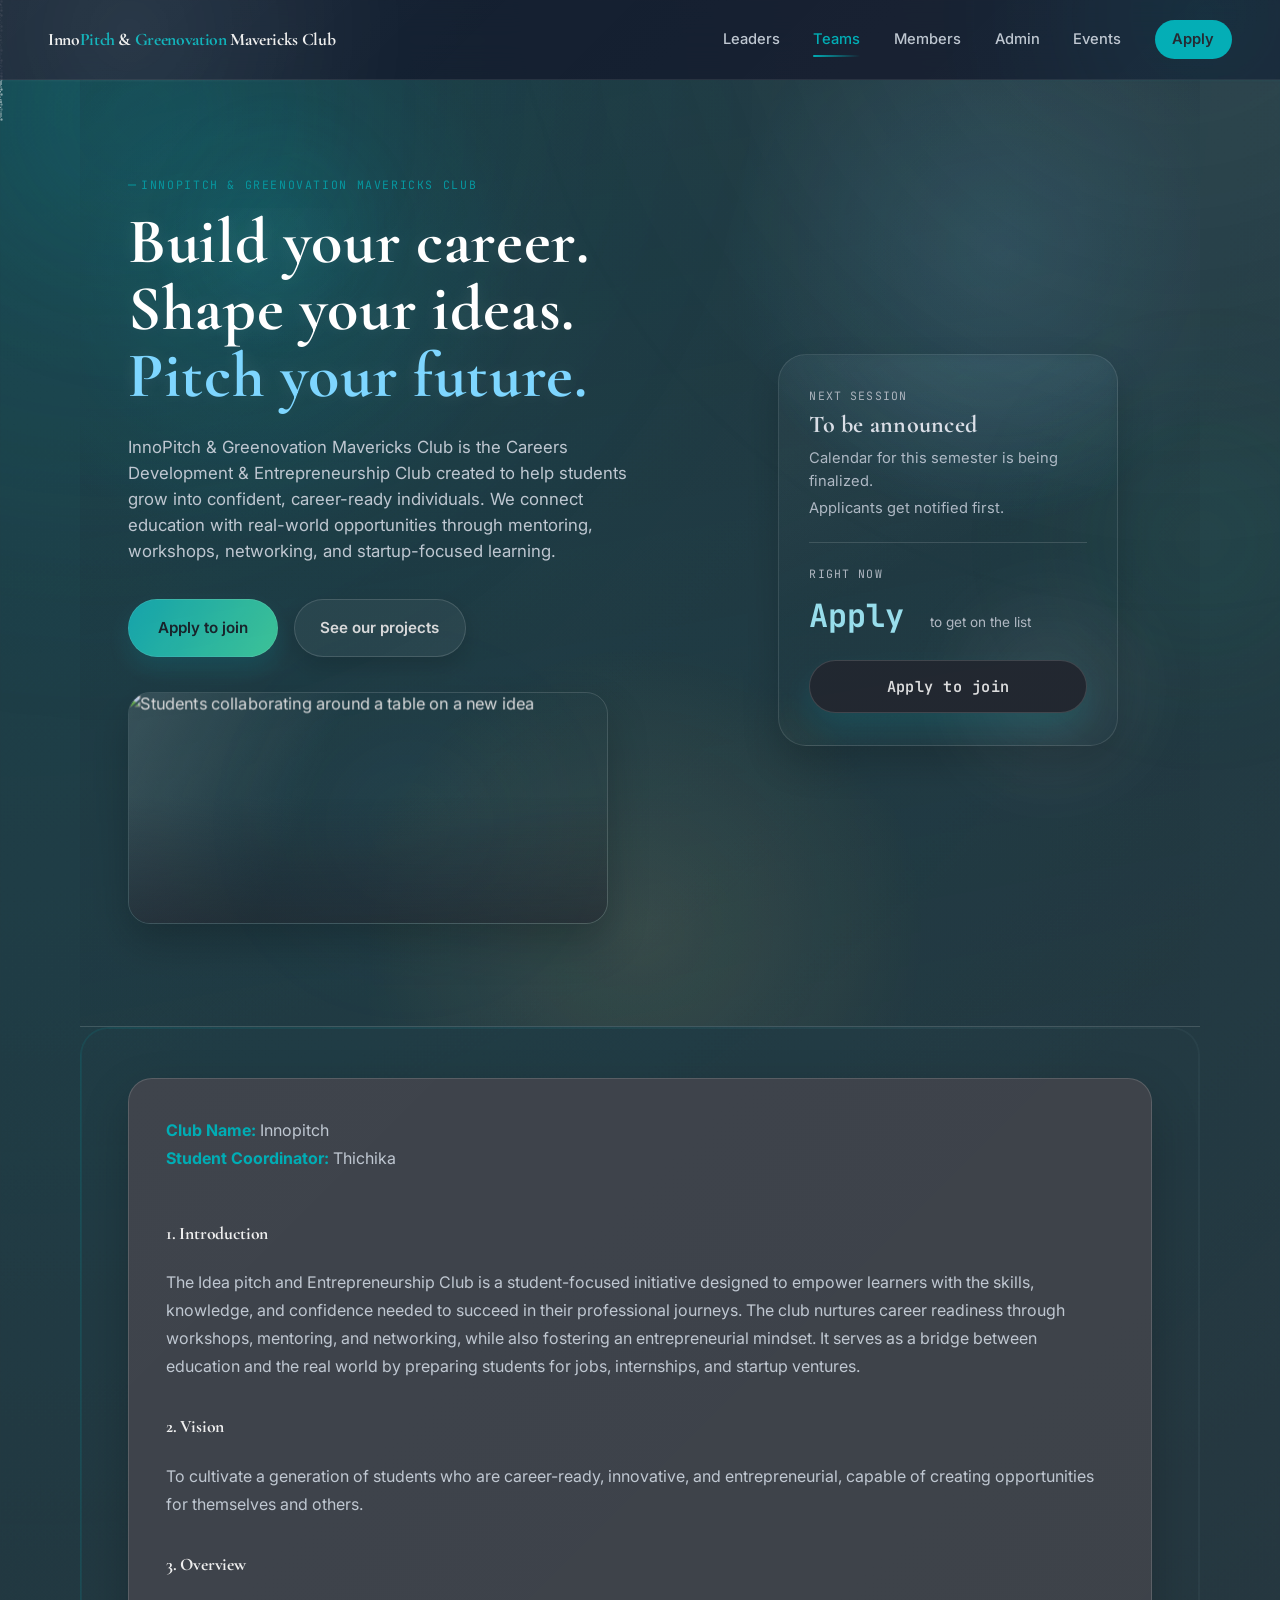
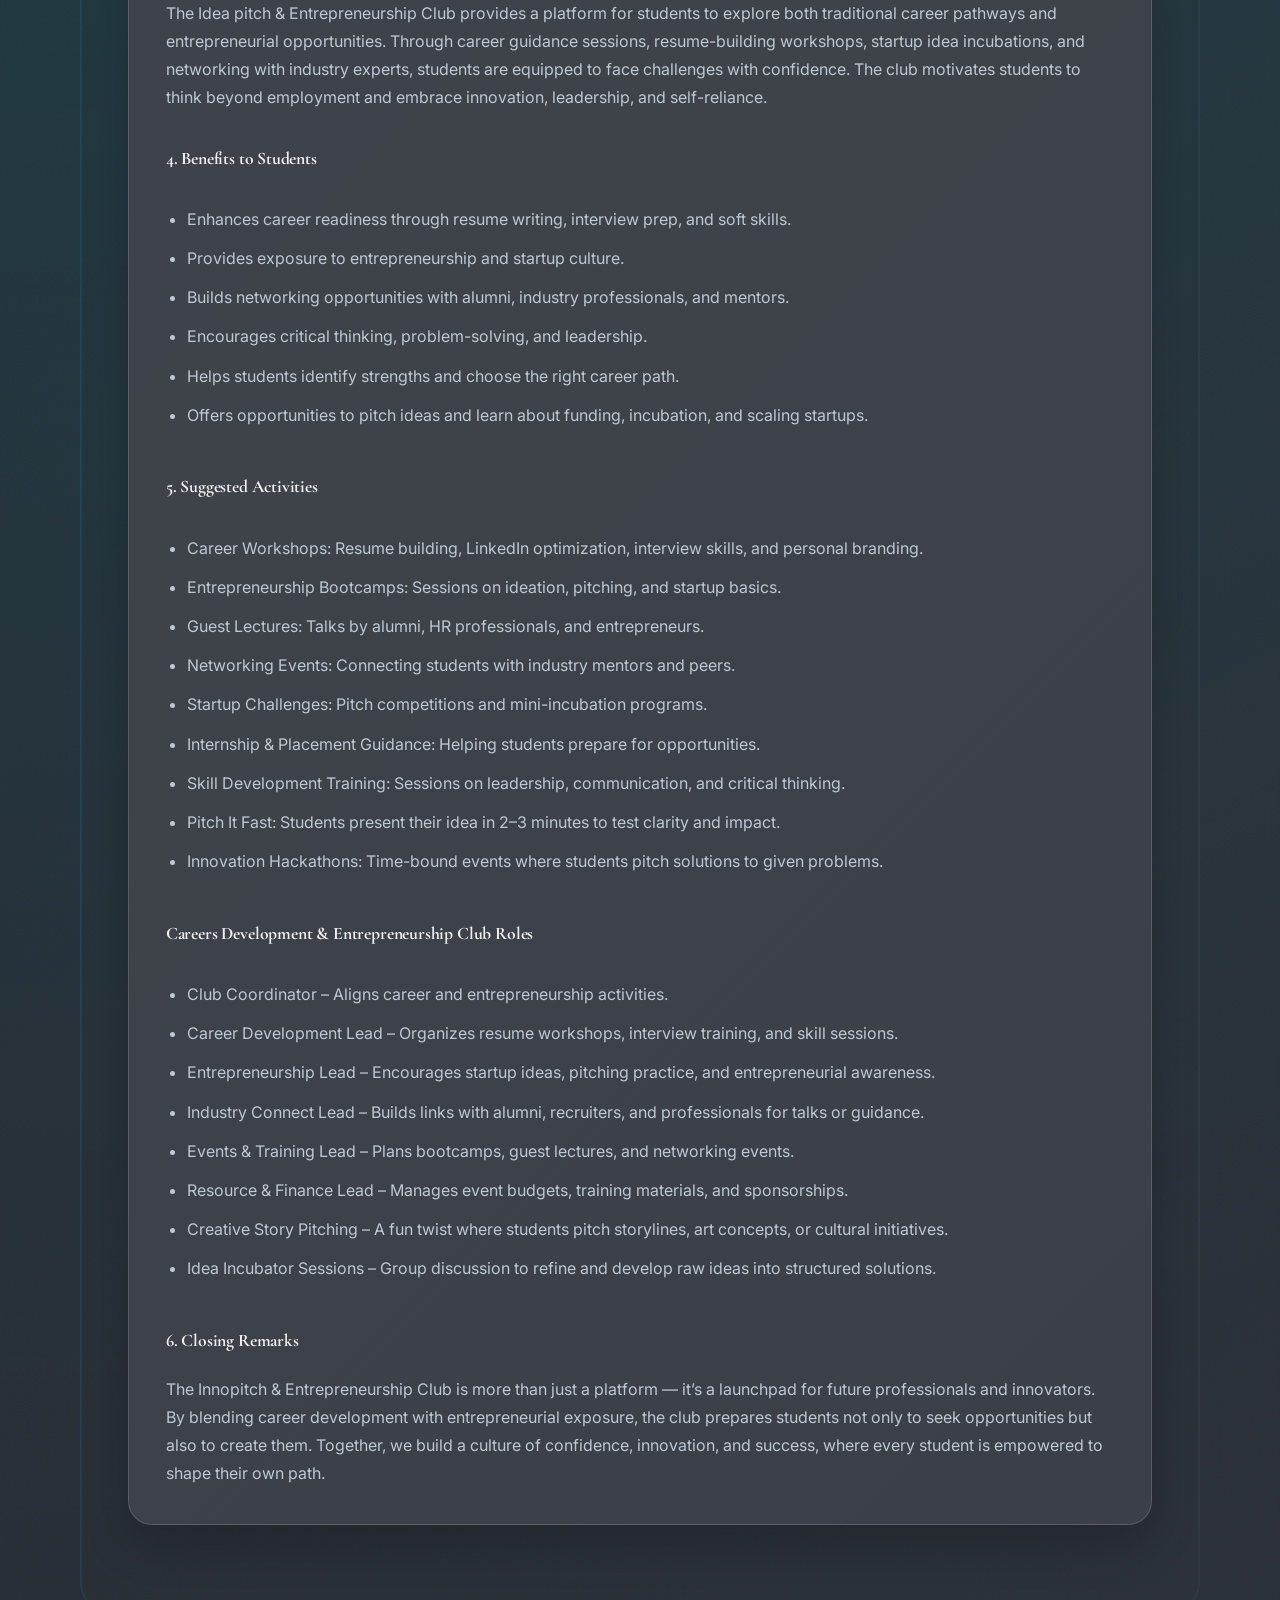
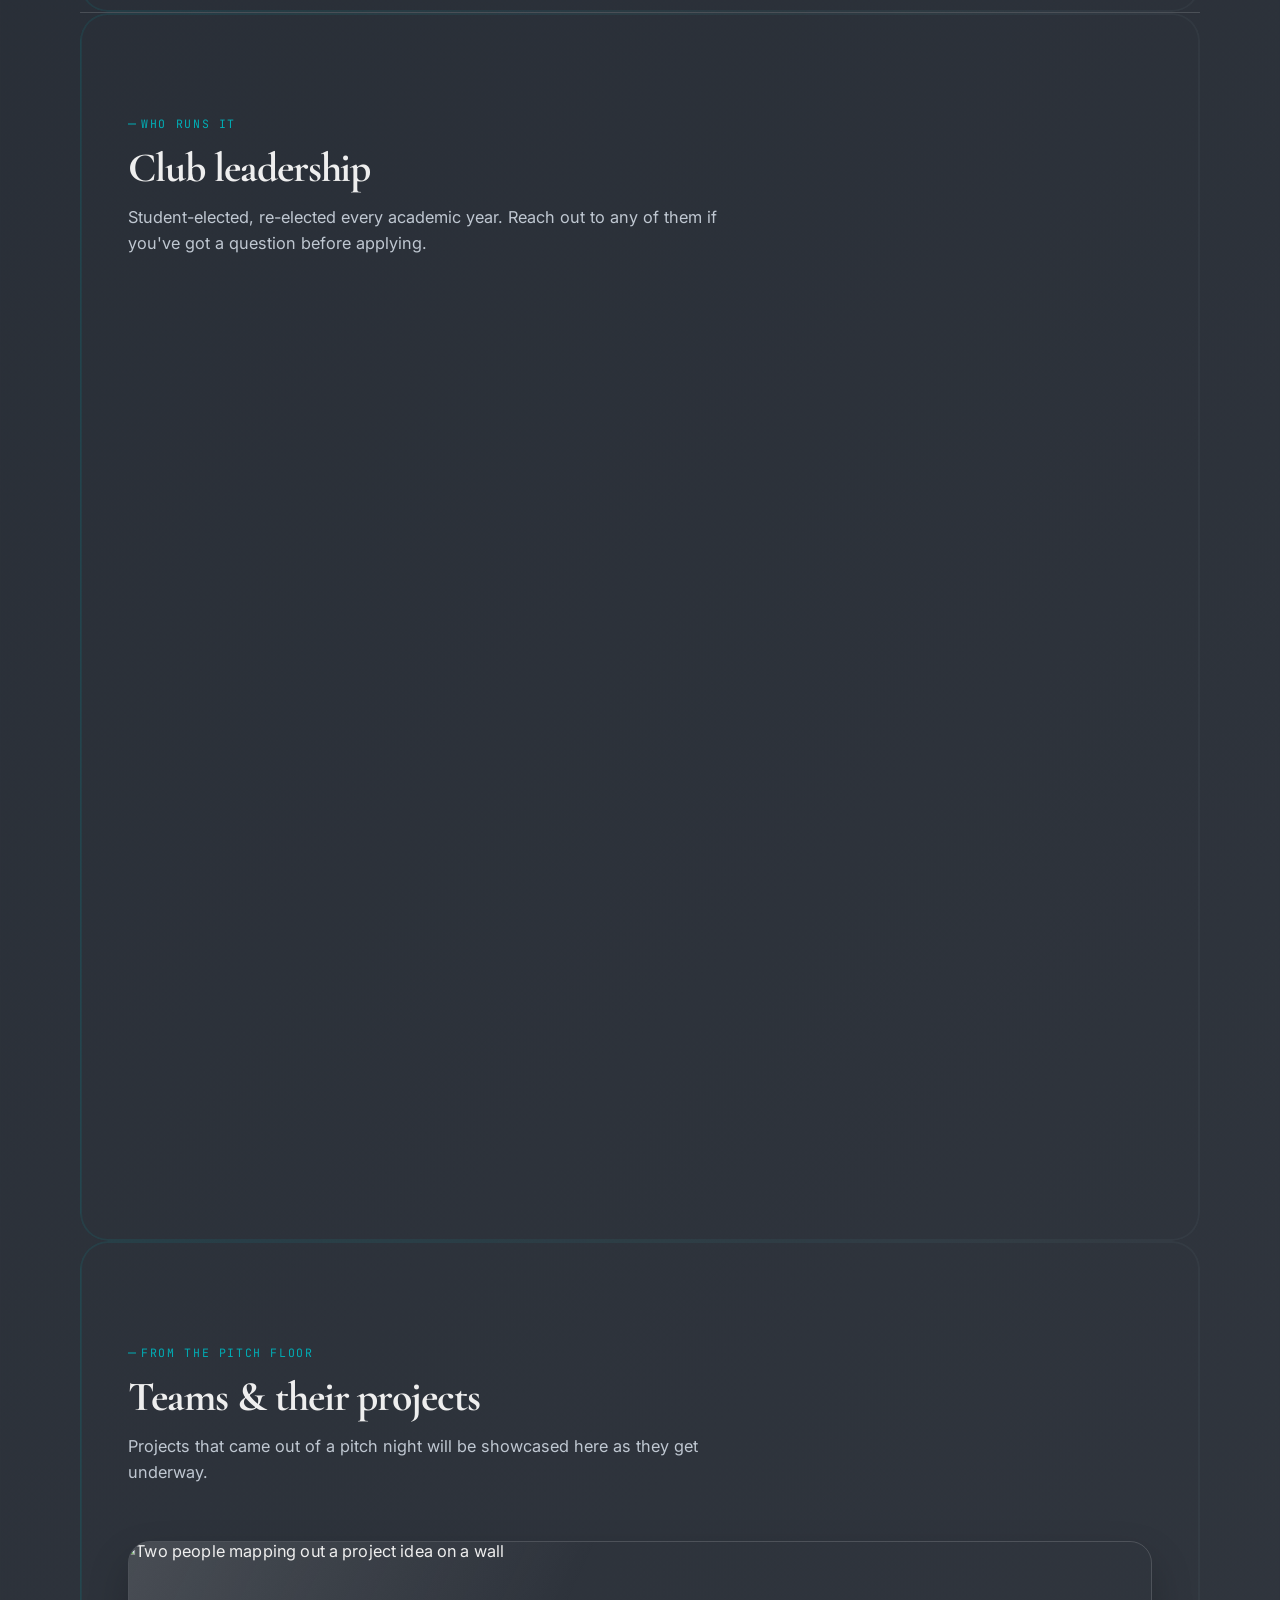
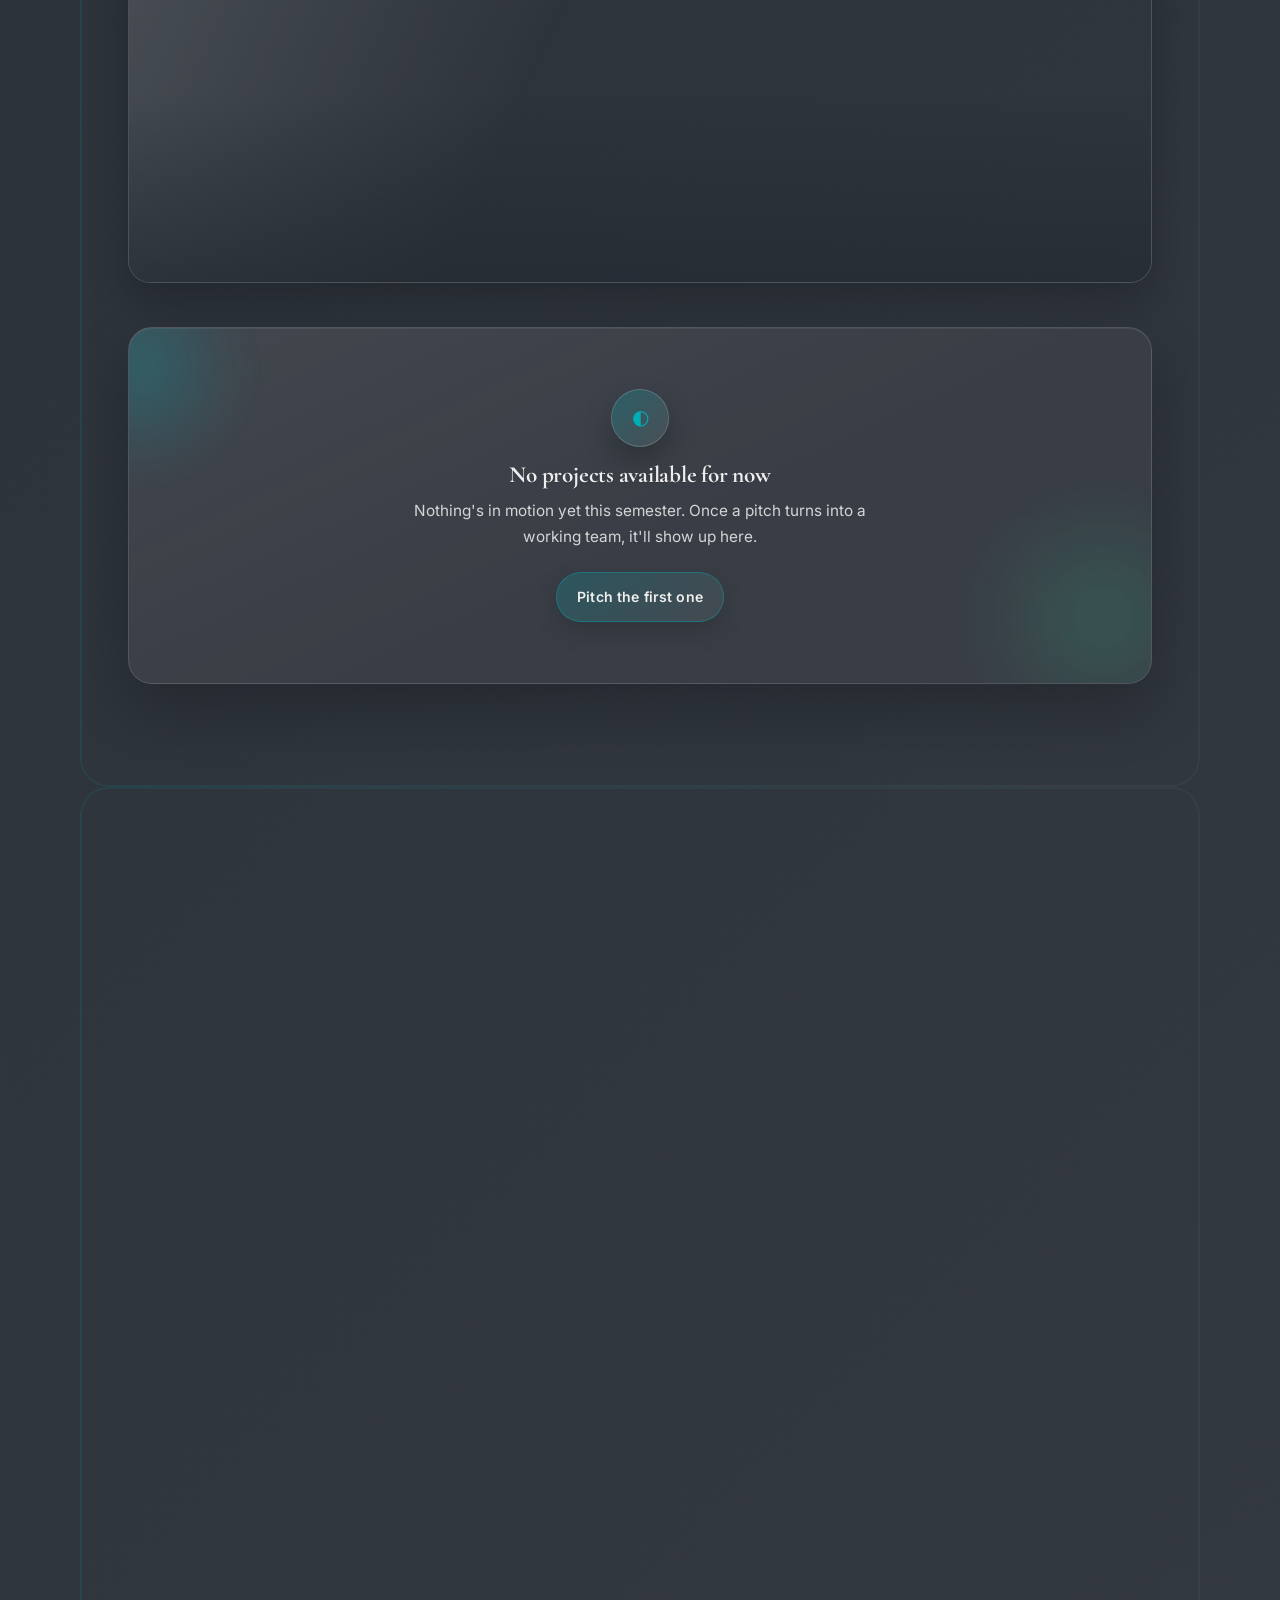
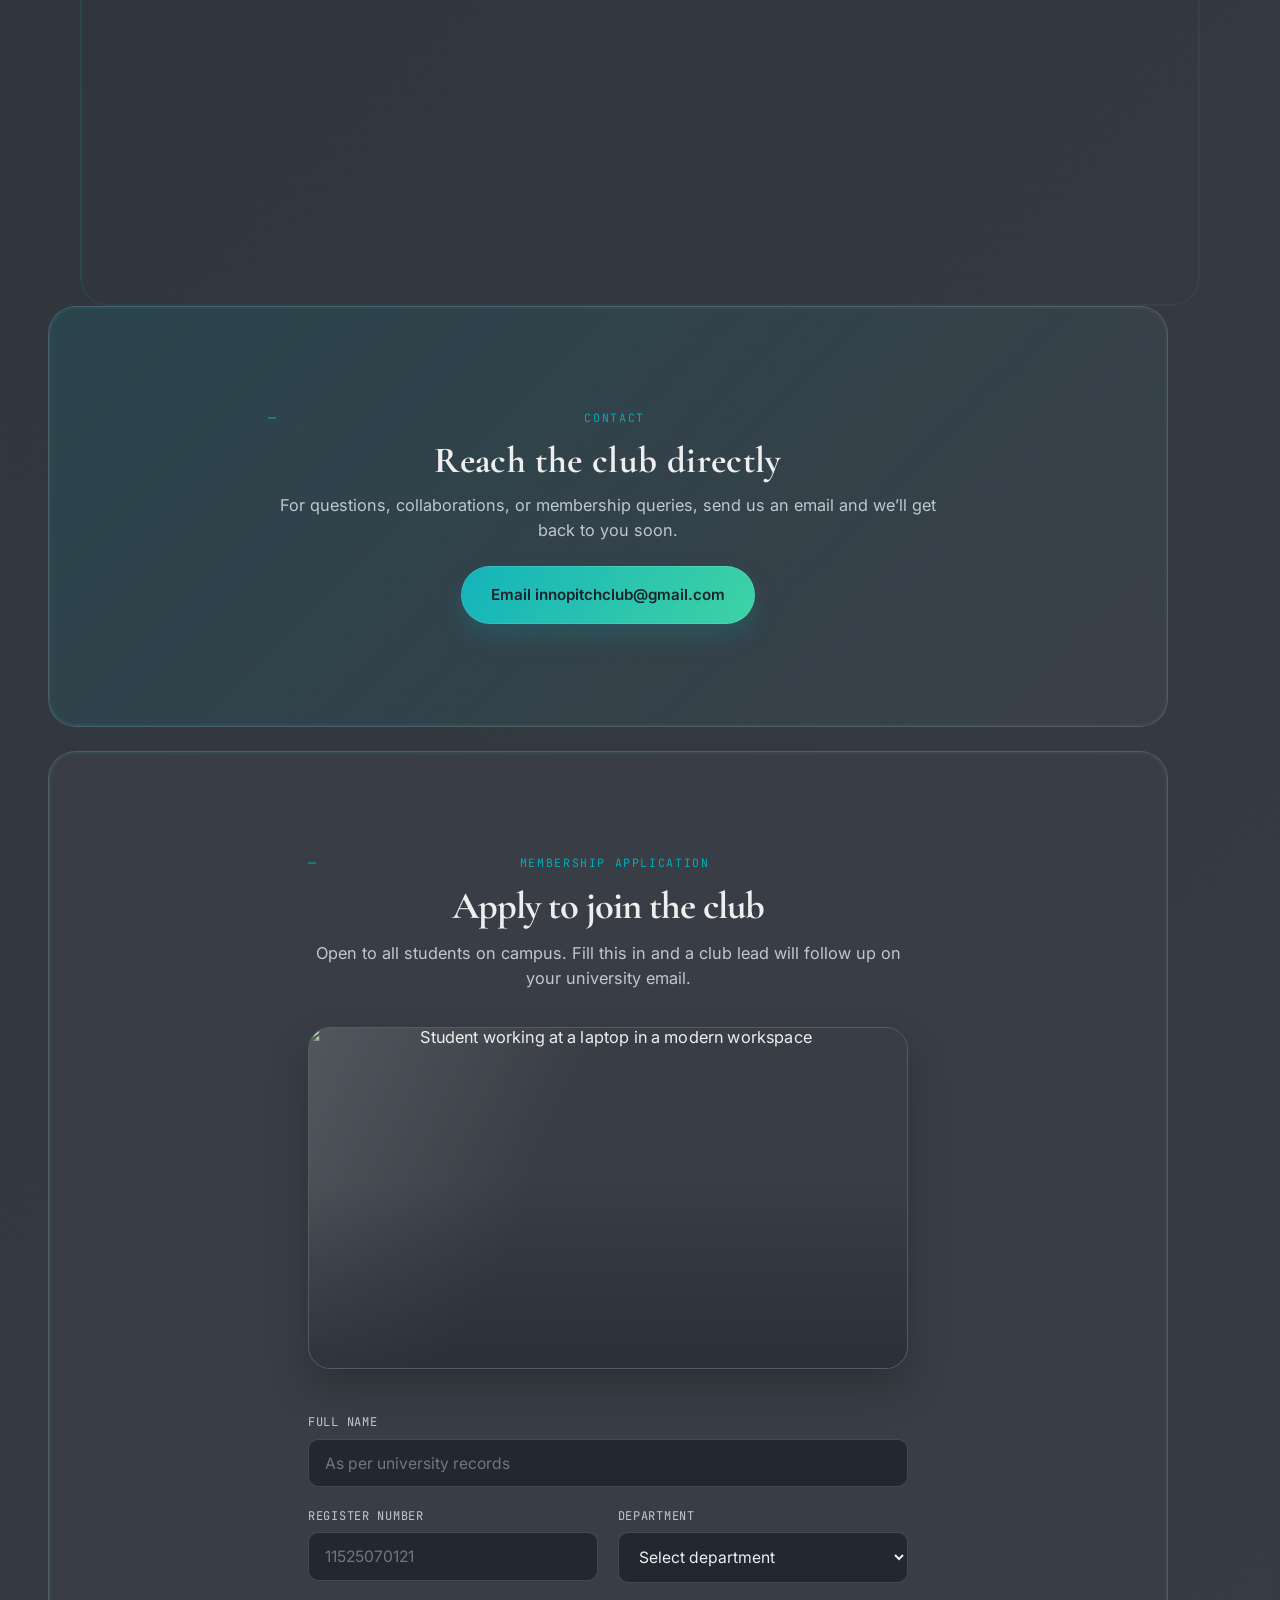
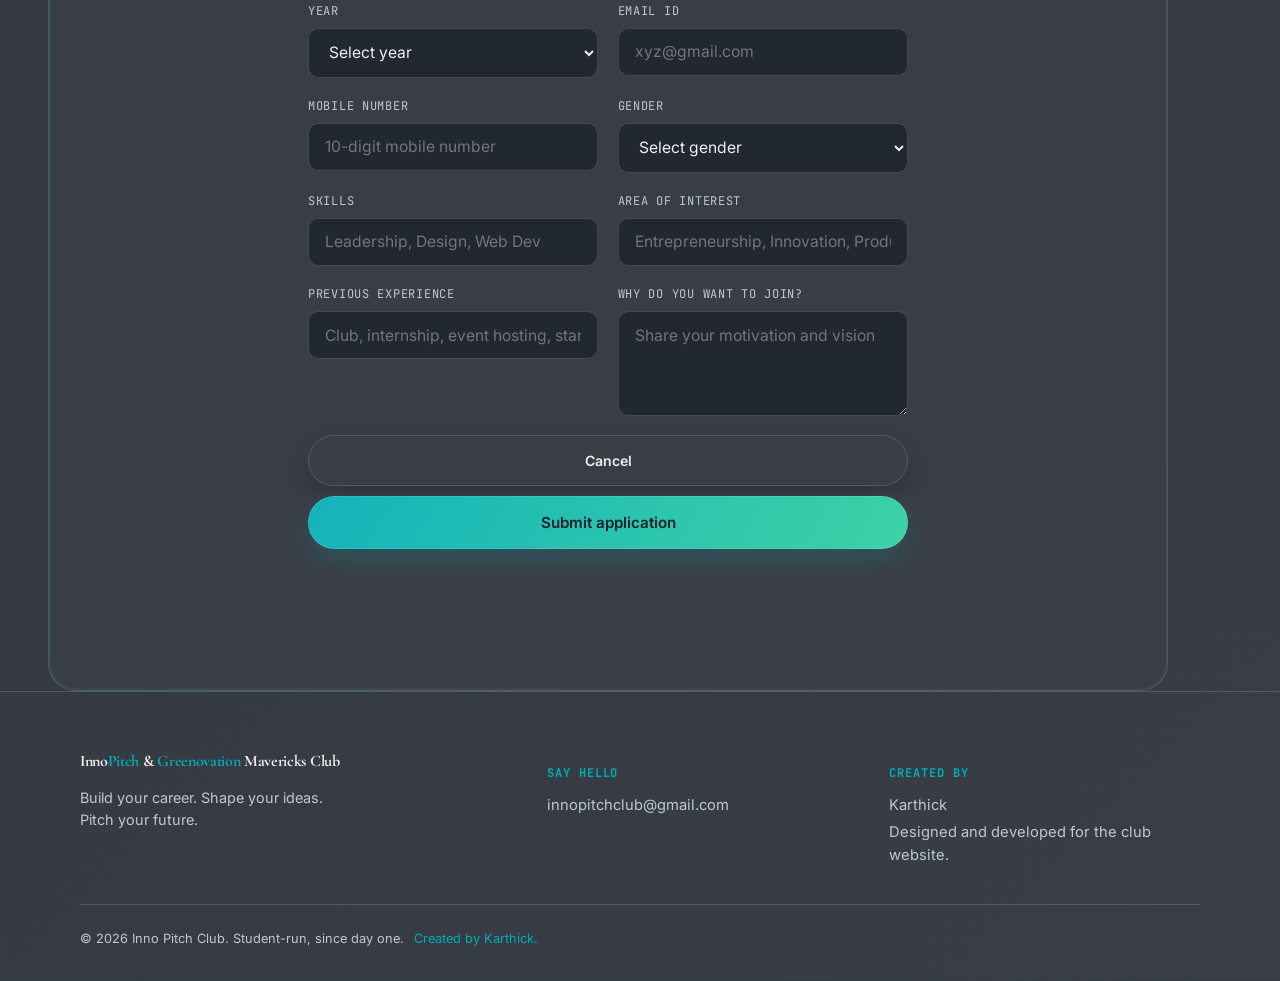
==== commit b1b3061d: "Add files via upload" ====
--- a/index.html
+++ b/index.html
@@ -67,7 +67,7 @@
   <section class="about" id="about">
     <div class="about-intro about-full">
       <div class="about-copy">
-        <p class="section-sub"><strong>Club Name:</strong> Innopitch<br><strong>Student Coordinator:</strong> Hemapriyan.T</p>
+        <p class="section-sub"><strong>Club Name:</strong> Innopitch<br><strong>Student Coordinator:</strong> Thichika</p>
 
         <h3>1. Introduction</h3>
         <p>The Idea pitch and Entrepreneurship Club is a student-focused initiative designed to empower learners with the skills, knowledge, and confidence needed to succeed in their professional journeys. The club nurtures career readiness through workshops, mentoring, and networking, while also fostering an entrepreneurial mindset. It serves as a bridge between education and the real world by preparing students for jobs, internships, and startup ventures.</p>
@@ -164,17 +164,25 @@
       </article>
       <article class="leader-card">
         <div class="leader-avatar">
-          <img src="dharshini-devi.jpeg" alt="Dharshini Devi P" loading="lazy" width="400" height="400">
-        </div>
-        <h3>Dharshini Devi P</h3>
+          <img src="dharshini-devi.jpeg" alt="Dharshini Devi" loading="lazy" width="400" height="400">
+        </div>
+        <h3>Dharshini Devi</h3>
         <span class="leader-role">Coordinator</span>
         <p class="leader-dept">2nd Year · 2025–2029</p>
       </article>
       <article class="leader-card">
         <div class="leader-avatar">
-          <img src="karthick-m.jpg" alt="Karthick M" loading="lazy" width="400" height="400">
-        </div>
-        <h3>Karthick M</h3>
+          <img src="thichika.jpeg" alt="Thichika" loading="lazy" width="400" height="400">
+        </div>
+        <h3>Thichika</h3>
+        <span class="leader-role">Student Coordinator</span>
+        <p class="leader-dept">2nd Year · 2025–2029</p>
+      </article>
+      <article class="leader-card">
+        <div class="leader-avatar">
+          <img src="karthikeyan.jpg" alt="Karthick" loading="lazy" width="400" height="400">
+        </div>
+        <h3>Karthick</h3>
         <span class="leader-role">Coordinator</span>
         <p class="leader-dept">2nd Year · 2025–2029</p>
       </article>
@@ -389,7 +397,5 @@
   }
 </script>
 <script src="script-1.js"></script>
-<script src="script.js"></script>
 </body>
-</html>
-
+</html>
--- a/style.css
+++ b/style.css
@@ -32,6 +32,11 @@
   scroll-padding-top: 96px;
 }
 
+body {
+  scroll-behavior: smooth;
+  overscroll-behavior-y: contain;
+}
+
 @media (prefers-reduced-motion: reduce) {
   html { scroll-behavior: auto; }
   * { animation-duration: 0.01ms !important; transition-duration: 0.01ms !important; }
@@ -63,12 +68,10 @@
 
 body::before {
   background: radial-gradient(circle at 20% 20%, rgba(0, 173, 181, 0.22), transparent 35%);
-  animation: ambient-drift 16s ease-in-out infinite alternate;
 }
 
 body::after {
   background: radial-gradient(circle at 80% 10%, rgba(238, 238, 238, 0.14), transparent 36%);
-  animation: ambient-shift 20s ease-in-out infinite alternate;
 }
 
 body::selection {
@@ -76,14 +79,60 @@
   color: var(--chalk);
 }
 
-@keyframes ambient-drift {
-  0% { transform: translate3d(0, 0, 0) scale(1); }
-  100% { transform: translate3d(3%, -2%, 0) scale(1.05); }
-}
-
-@keyframes ambient-shift {
-  0% { transform: translate3d(0, 0, 0) scale(1); }
-  100% { transform: translate3d(-3%, 2%, 0) scale(1.04); }
+.spotlight {
+  position: fixed;
+  inset: -20% -10% auto -10%;
+  height: 70vh;
+  background: radial-gradient(ellipse 50% 55% at 50% 0%, rgba(0, 173, 181, 0.22), transparent 50%);
+  pointer-events: none;
+  z-index: 0;
+}
+.starfield {
+  position: fixed;
+  inset: 0;
+  pointer-events: none;
+  z-index: 0;
+  overflow: hidden;
+  transform: translateZ(0);
+}
+.starfield::before,
+.starfield::after {
+  content: "";
+  position: absolute;
+  border-radius: 50%;
+  filter: blur(24px);
+  opacity: 0.6;
+  pointer-events: none;
+}
+.starfield::before {
+  top: 8%;
+  left: 10%;
+  width: 22vw;
+  height: 22vw;
+  background: radial-gradient(circle, rgba(0, 173, 181, 0.14), transparent 55%);
+}
+.starfield::after {
+  bottom: 6%;
+  right: 6%;
+  width: 24vw;
+  height: 24vw;
+  background: radial-gradient(circle, rgba(255, 255, 255, 0.12), transparent 55%);
+}
+.starfield .star {
+  display: block;
+  background: radial-gradient(circle, rgba(255,255,255,0.98) 0%, rgba(255,255,255,0.7) 45%, rgba(255,255,255,0) 100%);
+  border-radius: 50%;
+  box-shadow: 0 0 10px rgba(255, 255, 255, 0.16);
+  animation: twinkle 3.4s linear infinite;
+}
+.starfield .star:nth-child(4n) { width: 2px; height: 2px; opacity: 0.8; }
+.starfield .star:nth-child(3n) { width: 3px; height: 3px; opacity: 0.65; }
+.starfield .star:nth-child(5n) { width: 1.4px; height: 1.4px; opacity: 0.9; }
+
+@keyframes twinkle {
+  0% { opacity: 0.2; transform: scale(0.92); }
+  50% { opacity: 1; transform: scale(1.08); }
+  100% { opacity: 0.25; transform: scale(0.95); }
 }
 
 @media (max-width: 768px) {
@@ -96,7 +145,12 @@
 
 @media (prefers-reduced-motion: reduce) {
   body::before,
-  body::after {
+  body::after,
+  .spotlight,
+  .starfield,
+  .starfield::before,
+  .starfield::after,
+  .starfield .star {
     animation: none;
   }
 }
@@ -253,7 +307,6 @@
   background: radial-gradient(ellipse 50% 55% at 50% 0%, rgba(0, 173, 181, 0.22), transparent 50%);
   pointer-events: none;
   z-index: 0;
-  animation: spotlight-drift 18s ease-in-out infinite alternate;
 }
 .starfield {
   position: fixed;
@@ -267,48 +320,39 @@
 .starfield::after {
   content: "";
   position: absolute;
-  width: 34vw;
-  height: 34vw;
   border-radius: 50%;
-  background: radial-gradient(circle, rgba(126, 214, 255, 0.18), transparent 60%);
-  pointer-events: none;
-  filter: blur(30px);
+  filter: blur(28px);
+  opacity: 0.7;
+  pointer-events: none;
 }
 .starfield::before {
-  top: 10%;
-  left: 8%;
-  animation: starfield-flow 24s ease-in-out infinite alternate;
+  top: 8%;
+  left: 10%;
+  width: 24vw;
+  height: 24vw;
+  background: radial-gradient(circle, rgba(0, 173, 181, 0.16), transparent 55%);
+  animation: starfield-flow 38s ease-in-out infinite alternate;
 }
 .starfield::after {
   bottom: 5%;
   right: 5%;
-  animation: starfield-flow 28s ease-in-out infinite alternate-reverse;
+  width: 26vw;
+  height: 26vw;
+  background: radial-gradient(circle, rgba(255, 255, 255, 0.14), transparent 55%);
+  animation: starfield-flow 42s ease-in-out infinite alternate-reverse;
 }
 .starfield .star {
-  position: absolute;
-  background: radial-gradient(circle, rgba(255,255,255,0.96) 0%, rgba(255,255,255,0.7) 45%, rgba(255,255,255,0.0) 100%);
+  display: block;
+  background: radial-gradient(circle, rgba(255,255,255,0.95) 0%, rgba(255,255,255,0.7) 40%, rgba(255,255,255,0) 100%);
   border-radius: 50%;
-  box-shadow: 0 0 12px rgba(255,255,255,0.12);
+  box-shadow: 0 0 10px rgba(255, 255, 255, 0.18);
   transform: translate3d(0,0,0);
   will-change: transform, opacity;
-  animation: twinkle 3.2s linear infinite;
-}
-
-@keyframes twinkle {
-  0% { opacity: 0.2; transform: scale(0.92); }
-  40% { opacity: 1; transform: scale(1.08); }
-  100% { opacity: 0.3; transform: scale(0.95); }
-}
-
-@keyframes spotlight-drift {
-  0% { transform: translateX(0) scale(1); }
-  100% { transform: translateX(6%) scale(1.05); }
-}
-
-@keyframes starfield-flow {
-  0% { transform: translate3d(0, 0, 0) scale(1); }
-  100% { transform: translate3d(12px, -18px, 0) scale(1.08); }
-}
+  animation: twinkle 3.2s linear infinite, star-drift 22s ease-in-out infinite alternate;
+}
+.starfield .star:nth-child(4n) { width: 2px; height: 2px; animation-duration: 2.2s, 20s; opacity: 0.8; }
+.starfield .star:nth-child(3n) { width: 3px; height: 3px; animation-duration: 3.8s, 24s; opacity: 0.65; }
+.starfield .star:nth-child(5n) { width: 1.4px; height: 1.4px; animation-duration: 2.8s, 18s; opacity: 0.9; }
 
 
 /* ---------- header ---------- */
@@ -325,7 +369,7 @@
   backdrop-filter: blur(18px);
   border-bottom: 1px solid rgba(255,255,255,0.08);
   transition: transform 320ms ease, background 320ms ease, box-shadow 320ms ease;
-  overflow: hidden;
+  overflow: visible;
 }
 .site-header::before {
   content: "";
@@ -525,13 +569,13 @@
 }
 .btn:hover::before { transform: translateX(140%); }
 .btn-primary {
-  background: linear-gradient(135deg, #ffd166 0%, #ffb347 48%, #ff9f43 100%);
-  color: var(--ink);
+  background: linear-gradient(135deg, #00ADB5 0%, #34d399 100%);
+  color: #041018;
   min-height: 52px;
   padding: 1rem 1.8rem;
   border-radius: 999px;
   border: 1px solid rgba(255, 255, 255, 0.18);
-  box-shadow: 0 20px 35px rgba(255, 154, 0, 0.18);
+  box-shadow: 0 12px 24px rgba(0, 173, 181, 0.18);
   position: relative;
   overflow: hidden;
 }
@@ -540,15 +584,14 @@
   position: absolute;
   inset: 0;
   border-radius: inherit;
-  background: radial-gradient(circle at 20% 20%, rgba(255, 255, 255, 0.35), transparent 46%);
-  opacity: 0;
-  transition: opacity 280ms ease;
+  background: rgba(255, 255, 255, 0.08);
+  opacity: 1;
 }
 .btn-primary:hover {
-  filter: brightness(1.02);
-  box-shadow: 0 24px 48px rgba(255, 154, 0, 0.24);
-}
-.btn-primary:hover::after { opacity: 1; }
+  filter: none;
+  box-shadow: 0 14px 28px rgba(0, 173, 181, 0.24);
+}
+.btn-primary:hover::after { opacity: 0.9; }
 .btn-primary:active {
   transform: translateY(1px) scale(0.98);
 }
@@ -658,7 +701,6 @@
   100% { transform: scale(1.06); opacity: 1; }
 }
 
-
 @keyframes section-border-glow {
   0%, 100% { background-position: 0% 50%; opacity: 0.62; }
   50% { background-position: 100% 50%; opacity: 0.92; }
@@ -786,43 +828,27 @@
 .hero-card {
   position: relative;
   overflow: hidden;
-  background: linear-gradient(135deg, rgba(57, 62, 70, 0.95), rgba(34, 40, 49, 0.95));
-  border: 1px solid var(--ink-line);
-  border-radius: 24px;
+  background: transparent;
+  border: 1px solid rgba(255, 255, 255, 0.12);
+  border-radius: 28px;
   padding: 2rem 1.9rem;
   width: 100%;
   max-width: 340px;
   justify-self: center;
-  box-shadow: var(--shadow-soft);
-  animation: gentlyFloat 6s ease-in-out infinite;
-}
-.hero-card::before,
+  box-shadow: 0 18px 36px rgba(0, 0, 0, 0.18);
+}
+.hero-card::before {
+  content: "";
+  position: absolute;
+  inset: 0;
+  background: linear-gradient(120deg, rgba(255,255,255,0.06), rgba(255,255,255,0) 35%, rgba(255,255,255,0.06));
+  opacity: 0.35;
+  pointer-events: none;
+  transform: translateX(-100%) skewX(-18deg);
+  animation: hero-card-sheen 3.4s ease-in-out infinite;
+}
 .hero-card::after {
-  content: "";
-  position: absolute;
-  pointer-events: none;
-}
-.hero-card::before {
-  inset: -16% -8% auto auto;
-  width: 180px;
-  height: 180px;
-  border-radius: 50%;
-  background:
-    radial-gradient(circle at 30% 30%, #8bd3ff 0%, #4ea7d8 20%, #2b5d8a 45%, #113a4b 70%, #07121b 100%);
-  box-shadow:
-    inset -18px -22px 36px rgba(0, 0, 0, 0.25),
-    inset 18px 18px 26px rgba(255,255,255,0.12),
-    0 0 40px rgba(94, 196, 255, 0.18);
-  animation: earth-spin 14s linear infinite;
-}
-.hero-card::after {
-  inset: -8% auto auto -6%;
-  width: 240px;
-  height: 240px;
-  border: 1px solid rgba(255,255,255,0.12);
-  border-radius: 50%;
-  transform: rotate(-18deg);
-  animation: earth-atmos 8s ease-in-out infinite alternate;
+  display: none;
 }
 .hero-card .card-label,
 .hero-card .card-title,
@@ -832,16 +858,28 @@
   position: relative;
   z-index: 1;
 }
+.hero-card .card-title {
+  color: #f3f7ff;
+}
+.hero-card .card-detail {
+  color: rgba(237, 242, 255, 0.78);
+}
+.hero-card .card-count {
+  color: #a5f1ff;
+}
 .hero-card .btn-timer {
-  box-shadow: 0 12px 24px rgba(0, 173, 181, 0.16);
-}
-@keyframes earth-spin {
-  from { transform: rotate(0deg) scale(1); }
-  to { transform: rotate(360deg) scale(1.02); }
-}
-@keyframes earth-atmos {
-  0% { transform: scale(0.94) rotate(-18deg); opacity: 0.55; }
-  100% { transform: scale(1.05) rotate(-12deg); opacity: 0.95; }
+  box-shadow: 0 16px 32px rgba(0, 173, 181, 0.18);
+}
+.hero-card .btn-timer:hover {
+  background: rgba(0, 173, 181, 0.1);
+  border-color: rgba(0, 173, 181, 0.35);
+}
+
+@keyframes hero-card-sheen {
+  0% { transform: translateX(-100%) skewX(-18deg); opacity: 0.22; }
+  45% { transform: translateX(120%) skewX(-18deg); opacity: 0.28; }
+  55% { opacity: 0.28; }
+  100% { transform: translateX(280%) skewX(-18deg); opacity: 0.22; }
 }
 .card-label {
   font-family: var(--mono);
@@ -858,7 +896,7 @@
   font-family: var(--mono);
   font-size: 2rem;
   font-weight: 700;
-  color: var(--amber);
+  color: var(--chalk);
 }
 .card-count span {
   font-family: var(--body);
@@ -866,6 +904,10 @@
   font-weight: 400;
   color: var(--slate);
   margin-left: 0.4rem;
+}
+.hero-card .btn-timer:hover {
+  border-color: rgba(255,255,255,0.24);
+  color: var(--chalk);
 }
 
 /* ---------- about strip ---------- */
@@ -1656,14 +1698,17 @@
     top: 100%;
     left: 0;
     right: 0;
-    background: var(--ink);
-    border-bottom: 1px solid var(--ink-line);
+    background: rgba(16, 19, 33, 0.98);
+    border: 1px solid var(--ink-line);
+    border-radius: 0 0 18px 18px;
+    box-shadow: 0 18px 40px rgba(0, 0, 0, 0.28);
     flex-direction: column;
     align-items: flex-start;
     gap: 0;
-    padding: 0.5rem clamp(1.25rem, 4vw, 3rem) 1rem;
+    padding: 0.75rem clamp(1.25rem, 4vw, 3rem) 1rem;
+    z-index: 60;
   }
-  .main-nav.open { display: flex; }
+  .main-nav.open { display: flex !important; }
   .main-nav a { padding: 0.8rem 0; width: 100%; }
   .main-nav a.nav-cta { margin-top: 0.5rem; text-align: center; }
   .nav-toggle { display: flex; }
@@ -1895,17 +1940,8 @@
 /* ---------- magnetic buttons ---------- */
 .btn, .nav-toggle, .back-to-top { transition: transform 260ms cubic-bezier(0.2, 0.8, 0.2, 1), filter var(--transition), background var(--transition), box-shadow var(--transition), color var(--transition); }
 
-/* liquid sheen + glow pulse for the primary CTA */
-.btn-primary { position: relative; background-image: linear-gradient(120deg, var(--amber), #34d399, var(--amber)); background-size: 220% 100%; animation: liquid-shift 6s ease-in-out infinite; }
-@keyframes liquid-shift {
-  0%, 100% { background-position: 0% 50%; }
-  50% { background-position: 100% 50%; }
-}
-.btn-primary:hover { animation-play-state: paused; box-shadow: 0 0 0 0 rgba(0, 173, 181, 0.5), 0 14px 30px rgba(0, 173, 181, 0.28); animation: glow-pulse 1.6s ease-in-out infinite; }
-@keyframes glow-pulse {
-  0%, 100% { box-shadow: 0 0 0 0 rgba(0, 173, 181, 0.35), 0 14px 30px rgba(0, 173, 181, 0.24); }
-  50% { box-shadow: 0 0 0 10px rgba(0, 173, 181, 0), 0 14px 30px rgba(0, 173, 181, 0.3); }
-}
+/* primary CTA styling without motion effects */
+.btn-primary { position: relative; background: linear-gradient(135deg, #00ADB5 0%, #34d399 100%); color: #041018; }
 @media (prefers-reduced-motion: reduce) { .btn-primary { animation: none; } }
 
 /* ripple element used by script.js */
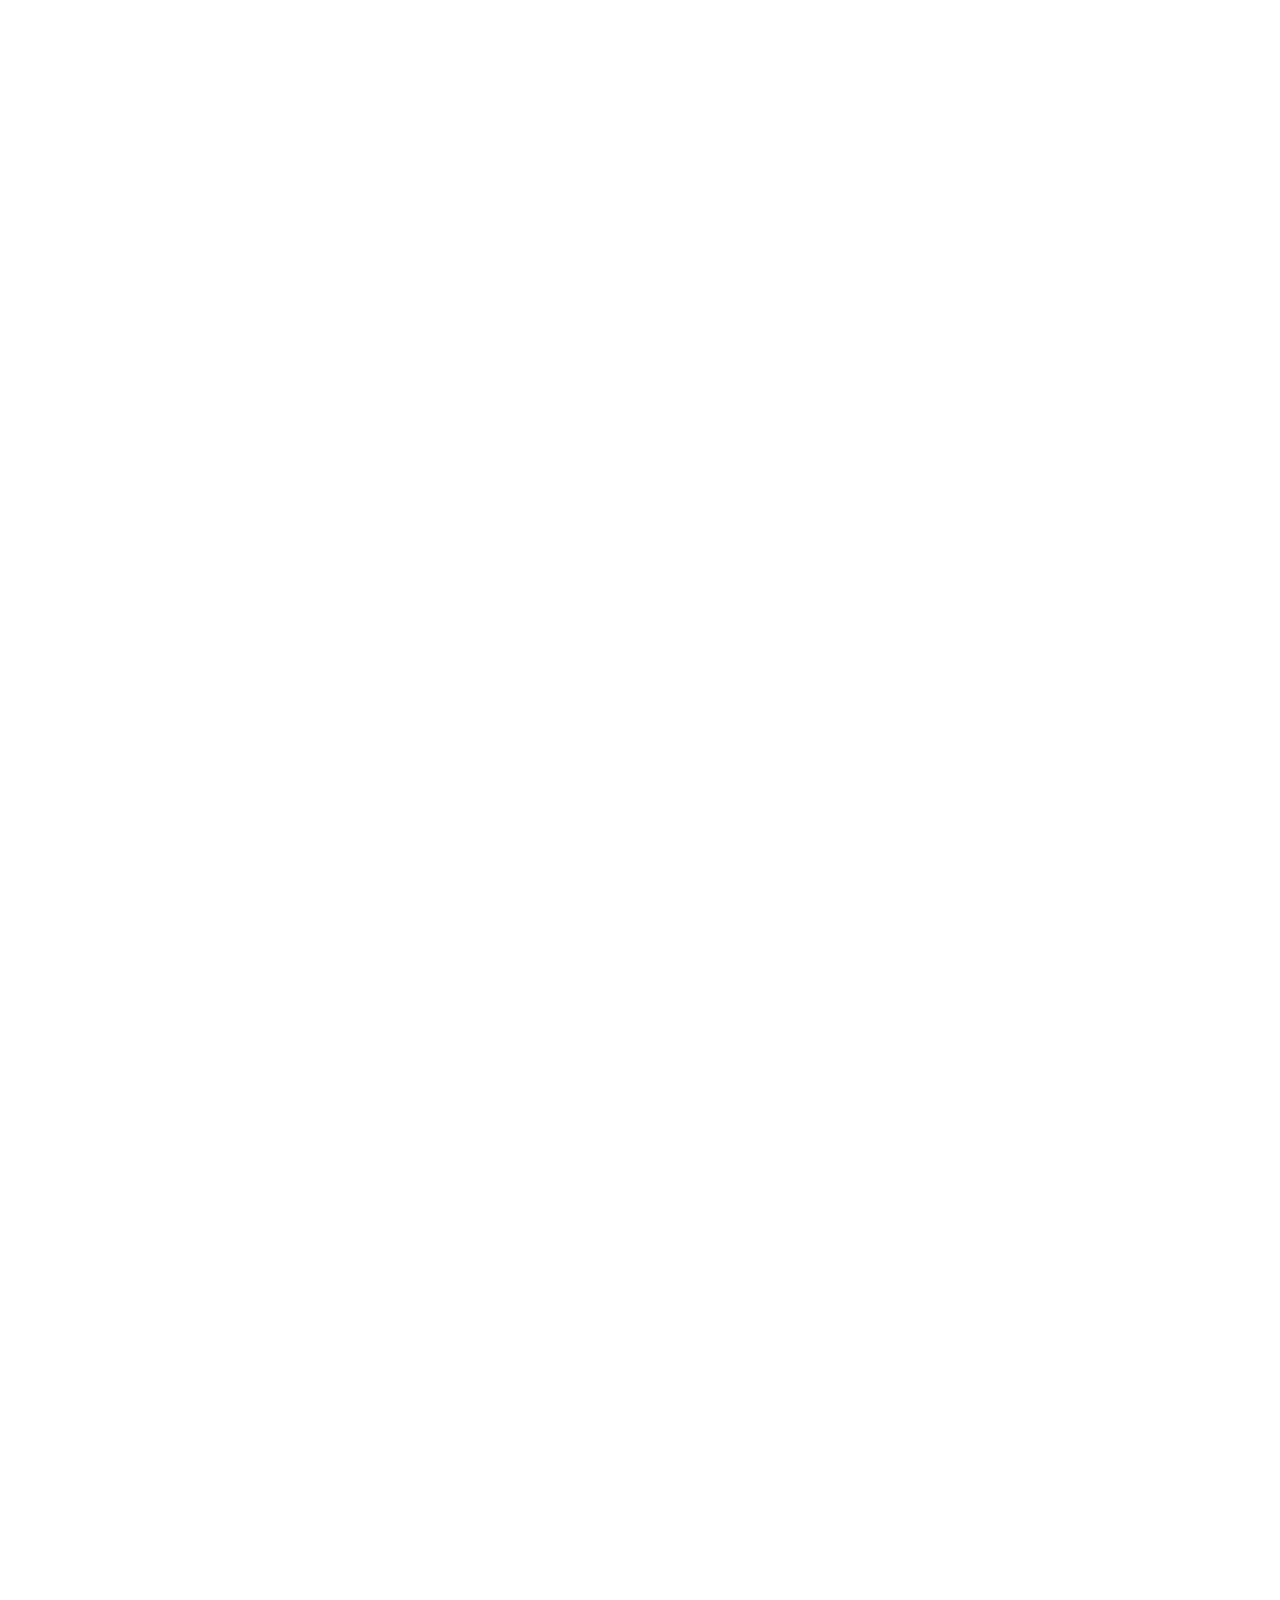
==== commit 143e37b0: "Add files via upload" ====
--- a/index.html
+++ b/index.html
@@ -36,6 +36,11 @@
   <!-- HERO -->
   <div class="hero-particle-layer" aria-hidden="true"></div>
   <section class="hero">
+    <div class="thinking-earth" aria-hidden="true">
+      <div class="earth-orbit"></div>
+      <div class="earth-globe"><span></span></div>
+      <div class="earth-thinker"><i></i><b></b><em></em></div>
+    </div>
     <div class="hero-copy">
       <p class="eyebrow">InnoPitch &amp; Greenovation Mavericks Club</p>
       <h1 class="premium-text">Build your career.<br>Shape your ideas.<br><span class="highlight">Pitch your future.</span></h1>
@@ -52,7 +57,18 @@
     </div>
 
     <div class="hero-card">
-      <p class="card-label">Next session</p>
+      <div class="session-card-topline">
+        <p class="card-label">Next session</p>
+        <span class="session-status"><i></i> Planning</span>
+      </div>
+      <div class="startup-idea" aria-hidden="true">
+        <div class="idea-orbit idea-orbit-one"></div>
+        <div class="idea-orbit idea-orbit-two"></div>
+        <div class="idea-core"><span>✦</span></div>
+        <i class="idea-spark spark-one">+</i>
+        <i class="idea-spark spark-two">•</i>
+        <i class="idea-spark spark-three">✦</i>
+      </div>
       <h3 class="card-title">To be announced</h3>
       <p class="card-detail">Calendar for this semester is being finalized.</p>
       <p class="card-detail">Applicants get notified first.</p>
@@ -164,6 +180,20 @@
       </article>
       <article class="leader-card">
         <div class="leader-avatar">
+          <img src="thichika.jpeg" alt="Thichika" loading="lazy" width="400" height="400">
+        </div>
+        <h3>Thichika</h3>
+        <span class="leader-role">Student Coordinator</span>
+        <p class="leader-dept">2nd Year · 2025–2029</p>
+      </article>
+      <article class="leader-card">
+        <div class="leader-avatar">K</div>
+        <h3>Karthikeyan</h3>
+        <span class="leader-role">PRO</span>
+        <p class="leader-dept">2nd Year Â· 2025â€“2029</p>
+      </article>
+      <article class="leader-card">
+        <div class="leader-avatar">
           <img src="dharshini-devi.jpeg" alt="Dharshini Devi" loading="lazy" width="400" height="400">
         </div>
         <h3>Dharshini Devi</h3>
@@ -172,15 +202,7 @@
       </article>
       <article class="leader-card">
         <div class="leader-avatar">
-          <img src="thichika.jpeg" alt="Thichika" loading="lazy" width="400" height="400">
-        </div>
-        <h3>Thichika</h3>
-        <span class="leader-role">Student Coordinator</span>
-        <p class="leader-dept">2nd Year · 2025–2029</p>
-      </article>
-      <article class="leader-card">
-        <div class="leader-avatar">
-          <img src="karthikeyan.jpg" alt="Karthick" loading="lazy" width="400" height="400">
+          <img src="karthick.jpg" alt="Karthick" loading="lazy" width="400" height="400">
         </div>
         <h3>Karthick</h3>
         <span class="leader-role">Coordinator</span>
@@ -355,6 +377,16 @@
           </div>
         </div>
 
+        <div class="field profile-upload-field">
+          <label for="profilePhoto">Profile picture <span>(optional)</span></label>
+          <input type="file" id="profilePhoto" name="profilePhoto" accept="image/png,image/jpeg,image/webp">
+          <small>Upload a clear photo, up to 2 MB.</small>
+          <div class="profile-preview" id="profilePreview" hidden>
+            <img id="profilePreviewImage" alt="Profile picture preview">
+            <button type="button" id="removeProfilePhoto">Remove photo</button>
+          </div>
+        </div>
+
         <div class="button-row">
           <button type="button" class="btn btn-outline btn-wide" id="cancelRegistrationBtn">Cancel</button>
           <button type="submit" class="btn btn-primary btn-wide">Submit application</button>
@@ -398,4 +430,4 @@
 </script>
 <script src="script-1.js"></script>
 </body>
-</html>+</html>
--- a/style.css
+++ b/style.css
@@ -27,23 +27,110 @@
 }
 
 * { box-sizing: border-box; }
-html {
-  scroll-behavior: smooth;
-  scroll-padding-top: 96px;
-}
-
-body {
-  scroll-behavior: smooth;
-  overscroll-behavior-y: contain;
-}
-
-@media (prefers-reduced-motion: reduce) {
-  html { scroll-behavior: auto; }
-  * { animation-duration: 0.01ms !important; transition-duration: 0.01ms !important; }
-}
-
-body {
-  margin: 0;
+html {
+  background: #222831;
+  scroll-behavior: smooth;
+  scroll-padding-top: 96px;
+  overscroll-behavior: none;
+  scrollbar-gutter: stable;
+}
+
+body {
+  scroll-behavior: smooth;
+  overscroll-behavior-y: none;
+  -webkit-overflow-scrolling: touch;
+  touch-action: pan-y;
+}
+
+@media (prefers-reduced-motion: reduce) {
+  html { scroll-behavior: auto; }
+  .hero::after { animation: none; }
+  .thinking-earth, .earth-globe, .earth-orbit { animation: none; }
+  * { animation-duration: 0.01ms !important; transition-duration: 0.01ms !important; }
+}
+
+/* ---------- cinematic premium polish ---------- */
+body::selection { background: rgba(131, 248, 226, .32); }
+body::after {
+  background:
+    radial-gradient(circle at 80% 10%, rgba(238, 238, 238, 0.14), transparent 36%),
+    repeating-linear-gradient(0deg, rgba(255,255,255,.012) 0 1px, transparent 1px 4px);
+  background-size: auto, 100% 5px;
+}
+.site-header { position: sticky; overflow: hidden; }
+.site-header::after {
+  content: "";
+  position: absolute;
+  left: -35%;
+  top: 0;
+  width: 30%;
+  height: 1px;
+  background: linear-gradient(90deg, transparent, rgba(165,241,255,.9), transparent);
+  box-shadow: 0 0 18px rgba(0,173,181,.55);
+  animation: header-light-sweep 8s ease-in-out infinite;
+  pointer-events: none;
+}
+@keyframes header-light-sweep { 0%,30% { transform: translateX(0); opacity: 0; } 45% { opacity: 1; } 75%,100% { transform: translateX(470%); opacity: 0; } }
+.section-head h2 {
+  background: linear-gradient(110deg, currentColor 25%, #a5f1ff 45%, currentColor 65%);
+  background-size: 220% 100%;
+  -webkit-background-clip: text;
+  background-clip: text;
+  transition: background-position 900ms ease, text-shadow 500ms ease;
+}
+.section-head.reveal.is-visible h2,
+.about-intro h2,
+.apply h2,
+.contact h2 {
+  transform-origin: 15% 100%;
+  animation: cinematic-heading 1100ms cubic-bezier(.16,.9,.22,1) both;
+}
+.section-head h2::after,
+.about-intro h2::after,
+.apply h2::after,
+.contact h2::after {
+  content: "";
+  display: block;
+  width: 54px;
+  height: 2px;
+  margin-top: .7rem;
+  border-radius: 99px;
+  background: linear-gradient(90deg, #00adb5, #a5f1ff, transparent);
+  box-shadow: 0 0 14px rgba(0,173,181,.45);
+  transform-origin: left;
+  animation: heading-line 900ms 260ms cubic-bezier(.2,.8,.2,1) both;
+}
+.section-head h2:hover, .about-intro h2:hover, .apply h2:hover, .contact h2:hover {
+  transform: perspective(700px) rotateX(3deg) translateZ(5px);
+}
+.section-head:hover h2 { background-position: 100% 0; text-shadow: 0 0 28px rgba(0,173,181,.28); }
+@keyframes cinematic-heading {
+  from { opacity: 0; transform: perspective(700px) rotateX(22deg) translateY(24px) translateZ(-28px); letter-spacing: .08em; filter: blur(4px); }
+  to { opacity: 1; transform: perspective(700px) rotateX(0) translateY(0) translateZ(0); letter-spacing: normal; filter: blur(0); }
+}
+@keyframes heading-line { from { transform: scaleX(0); opacity: 0; } to { transform: scaleX(1); opacity: 1; } }
+.leader-card::after, .team-card::after, .event-card::after, .member-card::after, .events-empty::after {
+  content: "";
+  position: absolute;
+  inset: -40% auto -40% -75%;
+  width: 36%;
+  background: linear-gradient(90deg, transparent, rgba(255,255,255,.13), transparent);
+  transform: skewX(-18deg) translateX(0);
+  transition: transform 800ms ease;
+  pointer-events: none;
+}
+.leader-card:hover::after, .team-card:hover::after, .event-card:hover::after, .member-card:hover::after, .events-empty:hover::after { transform: skewX(-18deg) translateX(520%); }
+.back-to-top { box-shadow: 0 0 0 0 rgba(0,173,181,.38); }
+.back-to-top.show { animation: back-top-pulse 2.8s ease-in-out infinite; }
+@keyframes back-top-pulse { 0%,100% { box-shadow: 0 0 0 0 rgba(0,173,181,0); } 50% { box-shadow: 0 0 0 8px rgba(0,173,181,.08); } }
+@media (prefers-reduced-motion: reduce) {
+  .site-header::after, .back-to-top.show { animation: none; }
+  .section-head h2 { transition: none; }
+}
+
+body {
+  margin: 0;
+  min-height: 100%;
   background:
     radial-gradient(circle at top left, rgba(0, 173, 181, 0.2), transparent 35%),
     linear-gradient(135deg, #222831, #393E46);
@@ -51,9 +138,11 @@
   font-family: var(--body);
   line-height: 1.55;
   -webkit-font-smoothing: antialiased;
-  overflow-x: hidden;
-  position: relative;
-}
+  overflow-x: hidden;
+  overscroll-behavior-y: none;
+  position: relative;
+}
+section, .site-footer { scroll-margin-top: 104px; }
 
 body::before,
 body::after {
@@ -66,27 +155,53 @@
   opacity: 0.55;
 }
 
-body::before {
-  background: radial-gradient(circle at 20% 20%, rgba(0, 173, 181, 0.22), transparent 35%);
-}
-
-body::after {
-  background: radial-gradient(circle at 80% 10%, rgba(238, 238, 238, 0.14), transparent 36%);
-}
+body::before {
+  background:
+    linear-gradient(rgba(126, 214, 255, 0.045) 1px, transparent 1px),
+    linear-gradient(90deg, rgba(126, 214, 255, 0.045) 1px, transparent 1px),
+    radial-gradient(circle at 20% 20%, rgba(0, 173, 181, 0.22), transparent 35%);
+  background-size: 54px 54px, 54px 54px, auto;
+  transform: perspective(900px) rotateX(58deg) scale(1.45) translateY(-12%);
+  transform-origin: center top;
+  animation: ambient-grid-drift 24s ease-in-out infinite alternate;
+}
+
+body::after {
+  background: radial-gradient(circle at 80% 10%, rgba(238, 238, 238, 0.14), transparent 36%);
+  animation: ambient-glow-drift 18s ease-in-out infinite alternate;
+}
+
+@keyframes ambient-grid-drift {
+  from { transform: perspective(900px) rotateX(58deg) scale(1.45) translate3d(-1%, -12%, 0); }
+  to { transform: perspective(900px) rotateX(58deg) scale(1.5) translate3d(1%, -8%, 0); }
+}
+@keyframes ambient-glow-drift {
+  from { transform: translate3d(-2%, 0, 0) scale(1); }
+  to { transform: translate3d(2%, 3%, 0) scale(1.08); }
+}
 
 body::selection {
   background: rgba(0, 173, 181, 0.35);
   color: var(--chalk);
 }
 
-.spotlight {
-  position: fixed;
+.spotlight {
+  position: fixed;
   inset: -20% -10% auto -10%;
   height: 70vh;
-  background: radial-gradient(ellipse 50% 55% at 50% 0%, rgba(0, 173, 181, 0.22), transparent 50%);
+  background:
+    radial-gradient(ellipse 32% 26% at 28% 22%, rgba(0, 173, 181, .14), transparent 70%),
+    radial-gradient(ellipse 28% 24% at 76% 18%, rgba(126, 214, 255, .13), transparent 70%),
+    radial-gradient(ellipse 50% 55% at 50% 0%, rgba(0, 173, 181, 0.22), transparent 50%);
   pointer-events: none;
-  z-index: 0;
-}
+  z-index: 0;
+  overflow: hidden;
+  animation: premium-aurora 18s ease-in-out infinite alternate;
+}
+@keyframes premium-aurora {
+  from { transform: scale(1) translate3d(-1%, 0, 0); filter: saturate(.9); opacity: .72; }
+  to { transform: scale(1.06) translate3d(1%, 2%, 0); filter: saturate(1.2); opacity: 1; }
+}
 .starfield {
   position: fixed;
   inset: 0;
@@ -146,8 +261,10 @@
 @media (prefers-reduced-motion: reduce) {
   body::before,
   body::after,
-  .spotlight,
-  .starfield,
+  .spotlight,
+  .spotlight::before,
+  .spotlight::after,
+  .starfield,
   .starfield::before,
   .starfield::after,
   .starfield .star {
@@ -655,39 +772,135 @@
 .btn-timer:hover { border-color: var(--amber); color: var(--amber); }
 
 /* ---------- hero ---------- */
-.hero {
+.hero {
   position: relative;
   display: grid;
   grid-template-columns: 1.15fr 0.85fr;
   gap: clamp(2rem, 5vw, 4rem);
   align-items: center;
   padding-top: clamp(3rem, 9vw, 6rem);
-  overflow: hidden;
-}
+  overflow: hidden;
+}
+.thinking-earth {
+  position: absolute;
+  z-index: 0;
+  top: 7%;
+  right: 4%;
+  width: clamp(180px, 25vw, 320px);
+  height: clamp(180px, 25vw, 320px);
+  pointer-events: none;
+  perspective: 900px;
+  opacity: .82;
+  animation: earth-scene-float 8s ease-in-out infinite;
+}
+.earth-globe {
+  position: absolute;
+  left: 16%;
+  top: 24%;
+  width: 62%;
+  height: 62%;
+  overflow: hidden;
+  border-radius: 50%;
+  background: radial-gradient(circle at 32% 25%, #a5f1ff 0 3%, #147b99 18%, #073c68 56%, #04172f 82%);
+  box-shadow: inset -22px -18px 28px rgba(0,0,0,.55), inset 10px 8px 18px rgba(255,255,255,.22), 0 0 35px rgba(0,173,181,.3);
+  transform-style: preserve-3d;
+  animation: earth-rotate 12s linear infinite;
+}
+.earth-globe::before, .earth-globe::after {
+  content: "";
+  position: absolute;
+  width: 140%;
+  height: 22%;
+  left: -20%;
+  border: 1px solid rgba(131,248,226,.35);
+  border-radius: 50%;
+  transform: rotate(-22deg);
+}
+.earth-globe::before { top: 25%; }
+.earth-globe::after { top: 53%; transform: rotate(18deg); }
+.earth-globe span { position: absolute; inset: 18% 40%; background: rgba(79,210,147,.4); border-radius: 60% 40% 50% 35%; transform: rotate(24deg); box-shadow: 28px 34px 0 rgba(79,210,147,.27), -18px 47px 0 rgba(79,210,147,.22); }
+.earth-orbit { position: absolute; inset: 20% 5%; border: 1px solid rgba(165,241,255,.35); border-radius: 50%; transform: rotateX(68deg) rotateZ(-18deg); box-shadow: 0 0 18px rgba(0,173,181,.2); animation: earth-orbit-spin 7s linear infinite; }
+.earth-orbit::after { content: ""; position: absolute; top: -4px; left: 50%; width: 7px; height: 7px; border-radius: 50%; background: #ffd166; box-shadow: 0 0 12px #ffd166; }
+.earth-thinker { position: absolute; z-index: 2; left: 38%; top: 15%; width: 38px; height: 80px; transform: rotate(-8deg) translateZ(28px); filter: drop-shadow(0 7px 7px rgba(0,0,0,.4)); }
+.earth-thinker i { position: absolute; left: 13px; top: 0; width: 15px; height: 15px; border-radius: 50%; background: #142033; }
+.earth-thinker b { position: absolute; left: 11px; top: 13px; width: 18px; height: 38px; border-radius: 45% 45% 35% 35%; background: linear-gradient(90deg, #142033, #42566e, #101b2c); }
+.earth-thinker em { position: absolute; left: 4px; top: 40px; width: 32px; height: 11px; border-radius: 50%; background: #17243a; transform: rotate(-18deg); box-shadow: 17px 15px 0 -2px #17243a; }
+@keyframes earth-rotate { to { transform: rotateY(360deg); } }
+@keyframes earth-orbit-spin { to { transform: rotateX(68deg) rotateZ(342deg); } }
+@keyframes earth-scene-float { 0%,100% { transform: translateY(0) rotateX(2deg); } 50% { transform: translateY(-10px) rotateX(-2deg); } }
 .hero::before {
   content: "";
   position: absolute;
   inset: 0;
-  background: radial-gradient(circle at 15% 20%, rgba(0, 173, 181, 0.20), transparent 24%),
-              radial-gradient(circle at 82% 18%, rgba(126, 214, 255, 0.16), transparent 24%),
-              radial-gradient(circle at 50% 90%, rgba(255, 221, 133, 0.12), transparent 30%);
+  background: radial-gradient(ellipse at 0% 8%, rgba(165, 241, 255, 0.22), transparent 25%),
+              radial-gradient(circle at 15% 20%, rgba(0, 173, 181, 0.20), transparent 24%),
+              radial-gradient(circle at 82% 18%, rgba(126, 214, 255, 0.16), transparent 24%),
+              radial-gradient(ellipse at 0% 48%, rgba(0, 211, 218, 0.2), transparent 28%),
+              radial-gradient(ellipse at 100% 42%, rgba(126, 214, 255, 0.16), transparent 28%),
+              radial-gradient(ellipse at 100% 0%, rgba(3, 12, 28, 0.42), transparent 32%),
+              radial-gradient(ellipse at 100% 58%, rgba(2, 8, 22, 0.3), transparent 30%),
+              radial-gradient(ellipse at 52% 92%, rgba(0, 173, 181, 0.12), transparent 34%);
   opacity: 0.9;
   pointer-events: none;
   z-index: 0;
-  animation: hero-glow 10s ease-in-out infinite alternate;
-}
-.hero::after {
-  content: "";
-  position: absolute;
-  inset: 0;
-  background: linear-gradient(170deg, rgba(34, 40, 49, 0.18), rgba(34, 40, 49, 0.04));
-  pointer-events: none;
-  z-index: 0;
-}
-.hero h1 { font-size: clamp(2.5rem, 5.6vw, 4rem); font-weight: 700; position: relative; z-index: 1; }
-.highlight { color: var(--accent-blue); }
-
-.hero-sub {
+}
+.hero::after {
+  content: "";
+  position: absolute;
+  inset: 0;
+  background:
+    radial-gradient(circle at 83% 25%, rgba(131,248,226,.42) 0 2px, rgba(0,173,181,.12) 3px 12px, transparent 13px),
+    radial-gradient(ellipse 230px 82px at 83% 25%, transparent 57%, rgba(131,248,226,.17) 58%, transparent 59%),
+    radial-gradient(ellipse 170px 62px at 83% 25%, transparent 56%, rgba(126,214,255,.14) 57%, transparent 59%),
+    linear-gradient(170deg, rgba(34, 40, 49, 0.18), rgba(34, 40, 49, 0.04));
+  pointer-events: none;
+  z-index: 0;
+  transform-origin: 83% 25%;
+  animation: hero-3d-idea 14s ease-in-out infinite alternate;
+}
+@keyframes hero-3d-idea {
+  from { transform: perspective(1000px) rotateX(7deg) rotateZ(-3deg) scale(1); opacity: .55; }
+  to { transform: perspective(1000px) rotateX(-5deg) rotateZ(4deg) scale(1.06) translate3d(-8px, 5px, 18px); opacity: .95; }
+}
+.spotlight::before,
+.spotlight::after {
+  content: "";
+  position: absolute;
+  pointer-events: none;
+  border-radius: 50%;
+  transform-style: preserve-3d;
+}
+.spotlight::before {
+  width: min(42vw, 520px);
+  height: min(15vw, 185px);
+  top: 13vh;
+  right: 7vw;
+  border: 1px solid rgba(131, 248, 226, .13);
+  box-shadow: 0 0 34px rgba(0, 173, 181, .1), inset 0 0 22px rgba(126, 214, 255, .06);
+  transform: rotateX(68deg) rotateZ(-14deg);
+  animation: thought-orbit 18s ease-in-out infinite alternate;
+}
+.spotlight::after {
+  width: 9px;
+  height: 9px;
+  top: 20vh;
+  right: 24vw;
+  background: #b8fff1;
+  box-shadow: 0 0 14px 4px rgba(131, 248, 226, .35);
+  animation: thought-node 6s ease-in-out infinite;
+}
+@keyframes thought-orbit {
+  from { transform: rotateX(68deg) rotateZ(-14deg) translate3d(-10px, 5px, 0) scale(.96); opacity: .45; }
+  to { transform: rotateX(68deg) rotateZ(10deg) translate3d(12px, -8px, 20px) scale(1.04); opacity: .9; }
+}
+@keyframes thought-node {
+  0%,100% { transform: translate3d(0,0,0) scale(.55); opacity: .25; }
+  50% { transform: translate3d(-34px, 26px, 25px) scale(1.25); opacity: 1; }
+}
+.hero h1 { font-size: clamp(2.5rem, 5.6vw, 4rem); font-weight: 700; position: relative; z-index: 1; }
+.highlight { color: var(--accent-blue); }
+
+.hero-sub {
   margin-top: 1.5rem;
   max-width: 48ch;
   font-size: 1.05rem;
@@ -696,10 +909,10 @@
   z-index: 1;
 }
 
-@keyframes hero-glow {
-  0% { transform: scale(1); opacity: 0.8; }
-  100% { transform: scale(1.06); opacity: 1; }
-}
+@keyframes hero-glow {
+  0% { transform: scale(1); opacity: 0.8; }
+  100% { transform: scale(1.06) translate3d(1%, -1%, 0); opacity: 1; }
+}
 
 @keyframes section-border-glow {
   0%, 100% { background-position: 0% 50%; opacity: 0.62; }
@@ -825,18 +1038,34 @@
 .hero-visual { transition-delay: 320ms; }
 
 /* ---------- hero card (next session) ---------- */
-.hero-card {
-  position: relative;
-  overflow: hidden;
-  background: transparent;
+.hero-card {
+  position: relative;
+  overflow: hidden;
+  isolation: isolate;
+  background: linear-gradient(145deg, rgba(42, 55, 78, 0.92), rgba(17, 25, 45, 0.78));
   border: 1px solid rgba(255, 255, 255, 0.12);
   border-radius: 28px;
   padding: 2rem 1.9rem;
   width: 100%;
   max-width: 340px;
   justify-self: center;
-  box-shadow: 0 18px 36px rgba(0, 0, 0, 0.18);
-}
+  box-shadow: 0 24px 45px rgba(0, 0, 0, 0.3), inset 0 1px 0 rgba(255,255,255,0.12);
+  transform-style: preserve-3d;
+  transition: transform 650ms cubic-bezier(0.2, 0.8, 0.2, 1), box-shadow 650ms ease;
+}
+.hero-card::after {
+  content: "";
+  position: absolute;
+  inset: 0 0 auto;
+  height: 3px;
+  background: linear-gradient(90deg, transparent, #00adb5 30%, #a5f1ff 65%, transparent);
+  opacity: .9;
+  pointer-events: none;
+}
+.hero-card:hover {
+  transform: translateY(-8px) rotateX(3deg) rotateY(-3deg);
+  box-shadow: 0 34px 62px rgba(0, 0, 0, 0.38), 0 0 34px rgba(0, 173, 181, 0.12), inset 0 1px 0 rgba(255,255,255,0.18);
+}
 .hero-card::before {
   content: "";
   position: absolute;
@@ -847,9 +1076,6 @@
   transform: translateX(-100%) skewX(-18deg);
   animation: hero-card-sheen 3.4s ease-in-out infinite;
 }
-.hero-card::after {
-  display: none;
-}
 .hero-card .card-label,
 .hero-card .card-title,
 .hero-card .card-detail,
@@ -858,24 +1084,153 @@
   position: relative;
   z-index: 1;
 }
-.hero-card .card-title {
-  color: #f3f7ff;
-}
-.hero-card .card-detail {
+.hero-card .card-title {
+  color: #f3f7ff;
+}
+.startup-idea {
+  position: relative;
+  z-index: 1;
+  width: 116px;
+  height: 92px;
+  margin: -0.15rem auto 0.85rem;
+  perspective: 500px;
+  transform-style: preserve-3d;
+  animation: idea-float 5s ease-in-out infinite;
+}
+.startup-idea::before {
+  content: "";
+  position: absolute;
+  inset: 13px 7px 9px;
+  border: 1px solid rgba(131, 248, 226, .16);
+  border-radius: 50%;
+  background: repeating-linear-gradient(0deg, transparent 0 8px, rgba(131,248,226,.06) 9px 10px);
+  transform: rotateX(68deg) rotateZ(18deg) translateZ(-8px);
+  animation: hologram-scan 3.8s linear infinite;
+}
+.startup-idea::after {
+  content: "";
+  position: absolute;
+  left: 28px;
+  right: 28px;
+  bottom: 8px;
+  height: 12px;
+  border-radius: 50%;
+  background: rgba(0, 216, 203, .28);
+  filter: blur(9px);
+  transform: rotateX(72deg) translateZ(-12px);
+  animation: idea-shadow 2.8s ease-in-out infinite;
+}
+.idea-core {
+  position: absolute;
+  inset: 19px 33px 18px;
+  display: grid;
+  place-items: center;
+  border: 1px solid rgba(205, 255, 250, 0.7);
+  border-radius: 46% 54% 52% 48%;
+  background: radial-gradient(circle at 35% 28%, #f0ffff 0 5%, #83f8e2 18%, #00adb5 46%, #07506e 78%);
+  box-shadow: 0 0 22px rgba(0, 228, 211, 0.55), inset -8px -9px 15px rgba(5, 28, 63, 0.65), inset 5px 5px 12px rgba(255,255,255,0.38);
+  transform: translateZ(28px) rotate(-8deg);
+}
+.idea-core::after {
+  content: "";
+  position: absolute;
+  left: 30%;
+  right: 30%;
+  bottom: -9px;
+  height: 10px;
+  border-radius: 2px 2px 5px 5px;
+  background: linear-gradient(90deg, #607487, #d6f8f2, #40586d);
+  box-shadow: 0 5px 8px rgba(0,0,0,.25);
+}
+.idea-core span { color: #ffffff; font-size: 1.35rem; text-shadow: 0 0 12px #fff; animation: idea-pulse 2.4s ease-in-out infinite; }
+.idea-orbit {
+  position: absolute;
+  left: 4px;
+  top: 30px;
+  width: 108px;
+  height: 38px;
+  border: 1px solid rgba(131, 248, 226, 0.45);
+  border-radius: 50%;
+  transform: rotateX(67deg) rotateZ(-12deg) translateZ(15px);
+  box-shadow: 0 0 12px rgba(0, 173, 181, 0.18);
+}
+.idea-orbit-two { width: 84px; left: 16px; transform: rotateX(67deg) rotateZ(54deg) translateZ(20px); border-color: rgba(255, 195, 94, 0.4); }
+.idea-orbit-two::after {
+  content: "";
+  position: absolute;
+  top: -3px;
+  left: 50%;
+  width: 6px;
+  height: 6px;
+  border-radius: 50%;
+  background: #ffd166;
+  box-shadow: 0 0 12px #ffd166;
+  animation: orbit-dot 4.2s linear infinite;
+}
+.idea-spark { position: absolute; color: #b8fff1; font-style: normal; text-shadow: 0 0 10px currentColor; }
+.spark-one { top: 8px; left: 17px; color: #ffd166; animation: spark-pop 2.1s ease-in-out infinite; }
+.spark-two { right: 8px; top: 27px; animation: spark-pop 2.1s ease-in-out -0.7s infinite; }
+.spark-three { right: 22px; bottom: 6px; color: #ffd166; font-size: .7rem; animation: spark-pop 2.1s ease-in-out -1.3s infinite; }
+@keyframes idea-float { 0%,100% { transform: translateY(0) rotateX(2deg) rotateY(-4deg); } 50% { transform: translateY(-6px) rotateX(-2deg) rotateY(5deg); } }
+@keyframes idea-pulse { 0%,100% { transform: scale(.9); opacity: .75; } 50% { transform: scale(1.16); opacity: 1; } }
+@keyframes spark-pop { 0%,100% { opacity: .25; transform: scale(.7) translateY(2px); } 50% { opacity: 1; transform: scale(1.25) translateY(-2px); } }
+@keyframes hologram-scan { 0% { opacity: .18; transform: rotateX(68deg) rotateZ(18deg) translateY(7px) translateZ(-8px); } 50% { opacity: .5; } 100% { opacity: .18; transform: rotateX(68deg) rotateZ(18deg) translateY(-7px) translateZ(-8px); } }
+@keyframes idea-shadow { 0%,100% { opacity: .35; transform: rotateX(72deg) scale(.82) translateZ(-12px); } 50% { opacity: .7; transform: rotateX(72deg) scale(1.08) translateZ(-12px); } }
+@keyframes orbit-dot { from { transform: rotate(0deg) translateX(39px) rotate(0deg); } to { transform: rotate(360deg) translateX(39px) rotate(-360deg); } }
+.hero-card .card-detail {
   color: rgba(237, 242, 255, 0.78);
 }
 .hero-card .card-count {
   color: #a5f1ff;
 }
-.hero-card .btn-timer {
-  box-shadow: 0 16px 32px rgba(0, 173, 181, 0.18);
-}
-.hero-card .btn-timer:hover {
-  background: rgba(0, 173, 181, 0.1);
-  border-color: rgba(0, 173, 181, 0.35);
-}
-
-@keyframes hero-card-sheen {
+.hero-card .btn-timer {
+  box-shadow: 0 16px 32px rgba(0, 173, 181, 0.18);
+}
+.session-card-topline {
+  position: relative;
+  z-index: 1;
+  display: flex;
+  align-items: center;
+  justify-content: space-between;
+  gap: .65rem;
+  margin-bottom: .8rem;
+}
+.session-card-topline .card-label { margin-bottom: 0; }
+.session-status {
+  display: inline-flex;
+  align-items: center;
+  gap: .35rem;
+  padding: .3rem .55rem;
+  border: 1px solid rgba(165, 241, 255, .2);
+  border-radius: 999px;
+  color: #a5f1ff;
+  background: rgba(0, 173, 181, .1);
+  font-family: var(--mono);
+  font-size: .62rem;
+  letter-spacing: .06em;
+  text-transform: uppercase;
+}
+.session-status i {
+  width: 6px;
+  height: 6px;
+  border-radius: 50%;
+  background: #56e39f;
+  box-shadow: 0 0 0 3px rgba(86, 227, 159, .12), 0 0 10px rgba(86, 227, 159, .7);
+}
+.hero-card .btn-timer:hover {
+  background: rgba(0, 173, 181, 0.1);
+  border-color: rgba(0, 173, 181, 0.35);
+}
+.hero-card .btn-timer:active {
+  animation: apply-click-pulse 420ms ease-out;
+}
+@keyframes apply-click-pulse {
+  0% { transform: scale(.94); box-shadow: 0 0 0 0 rgba(0, 173, 181, .5); }
+  55% { transform: scale(1.02); box-shadow: 0 0 0 13px rgba(0, 173, 181, 0); }
+  100% { transform: scale(.98); box-shadow: 0 0 0 0 rgba(0, 173, 181, 0); }
+}
+
+@keyframes hero-card-sheen {
   0% { transform: translateX(-100%) skewX(-18deg); opacity: 0.22; }
   45% { transform: translateX(120%) skewX(-18deg); opacity: 0.28; }
   55% { opacity: 0.28; }
@@ -1063,16 +1418,17 @@
   animation: lightbox-fade-in 240ms ease forwards;
 }
 
-.image-lightbox-card {
-  position: relative;
+.image-lightbox-card {
+  position: relative;
   max-width: min(92vw, 600px);
   width: 100%;
   border-radius: 24px;
   overflow: hidden;
   box-shadow: 0 40px 90px rgba(0, 0, 0, 0.36);
-  transform: scale(0.92);
-  animation: lightbox-scale-in 240ms ease forwards;
-}
+  transform: perspective(900px) rotateX(12deg) rotateY(-5deg) scale(.86) translateY(18px);
+  transform-style: preserve-3d;
+  animation: lightbox-scale-in 520ms cubic-bezier(.16,.9,.22,1) forwards;
+}
 
 .image-lightbox-card img {
   width: 100%;
@@ -1104,9 +1460,13 @@
   to { opacity: 1; }
 }
 
-@keyframes lightbox-scale-in {
-  to { transform: scale(1); }
-}
+@keyframes lightbox-scale-in {
+  to { transform: perspective(900px) rotateX(0) rotateY(0) scale(1) translateY(0); }
+}
+
+@media (prefers-reduced-motion: reduce) {
+  .image-lightbox-card { animation: none; transform: none; }
+}
 
 .leader-avatar img:hover,
 .member-avatar img:hover {
@@ -1378,7 +1738,7 @@
   text-transform: uppercase;
   letter-spacing: 0.06em;
 }
-.field input, .field textarea, .field select {
+.field input, .field textarea, .field select {
   background: var(--ink);
   border: 1px solid var(--ink-line);
   border-radius: 10px;
@@ -1671,13 +2031,7 @@
 
 /* ---------- responsive ---------- */
 @media (max-width: 900px) {
-  .hero-card::after {
-    width: 92px;
-    height: 92px;
-    box-shadow: 0 0 0 10px rgba(255,255,255,0.03), inset 0 0 16px rgba(255,255,255,0.04);
-  }
-
-  .apply-form { gap: 1rem; }
+  .apply-form { gap: 1rem; }
   .field-row { grid-template-columns: 1fr; }
   .btn-wide { width: 100%; }
   .hero { grid-template-columns: 1fr; }
@@ -2468,8 +2822,183 @@
 
 @keyframes liquid-shift { 0%,100% { background-position: 0% 50%; } 50% { background-position: 100% 50%; } }
 
-html { scroll-behavior: smooth; }
-body { font-family: var(--body); }
+html { scroll-behavior: smooth; }
+body { font-family: var(--body); }
+
+/* ---------- smooth scrolling, animated boards and starry atmosphere ---------- */
+html {
+  scroll-behavior: smooth;
+  scroll-padding-top: 104px;
+}
+.profile-upload-field input[type="file"] {
+  width: 100%;
+  padding: .65rem;
+  cursor: pointer;
+  border: 1px dashed rgba(165,241,255,.36);
+  background: linear-gradient(120deg, rgba(0,173,181,.14), rgba(255,255,255,.04), rgba(52,211,153,.1));
+  background-size: 220% 100%;
+  animation: upload-box-glow 4s ease-in-out infinite;
+}
+.profile-upload-field input[type="file"]::file-selector-button {
+  margin-right: .7rem;
+  padding: .55rem .9rem;
+  border: 1px solid rgba(165,241,255,.3);
+  border-radius: 999px;
+  background: linear-gradient(135deg, rgba(0,173,181,.8), rgba(52,211,153,.72));
+  color: #fff;
+  font: 600 .78rem var(--body);
+  cursor: pointer;
+  transition: transform 220ms ease, box-shadow 220ms ease;
+}
+.profile-upload-field input[type="file"]:hover,
+.profile-upload-field input[type="file"]:focus {
+  border-color: #a5f1ff;
+  outline: none;
+  box-shadow: 0 0 0 4px rgba(0,173,181,.1), 0 12px 28px rgba(0,173,181,.12);
+  transform: translateY(-2px);
+}
+.profile-upload-field input[type="file"]:hover::file-selector-button { transform: scale(1.04); box-shadow: 0 7px 18px rgba(0,173,181,.25); }
+@keyframes upload-box-glow { 0%,100% { border-color: rgba(165,241,255,.28); background-position: 0% 50%; } 50% { border-color: rgba(165,241,255,.62); background-position: 100% 50%; } }
+.profile-upload-field label span { color: var(--slate); font-weight: 400; }
+.profile-upload-field small { display: block; margin-top: .4rem; color: var(--slate); font-size: .76rem; }
+.profile-preview { display: flex; align-items: center; gap: .75rem; margin-top: .75rem; }
+.profile-preview img { width: 58px; height: 58px; object-fit: cover; border-radius: 50%; border: 2px solid rgba(165,241,255,.65); box-shadow: 0 0 18px rgba(0,173,181,.24); }
+.profile-preview button { border: 1px solid var(--ink-line); border-radius: 999px; padding: .45rem .75rem; background: transparent; color: var(--slate); cursor: pointer; }
+.profile-preview button:hover { color: var(--chalk); border-color: rgba(165,241,255,.5); }
+@media (prefers-reduced-motion: reduce) {
+  .hero-card,
+  .hero-card:hover { transform: none; transition: none; }
+  .startup-idea, .startup-idea::before, .startup-idea::after,
+  .idea-core span, .idea-spark, .idea-orbit-two::after { animation: none; }
+}
+
+/* ---------- global 3D scroll atmosphere ---------- */
+main { perspective: 1400px; }
+section:not(.hero) { transform-style: preserve-3d; }
+.section-head, .section-visual, .events-empty, .contact-inner, .apply-inner, .about-intro {
+  transform-style: preserve-3d;
+}
+.section-visual {
+  transition: transform 800ms cubic-bezier(.2,.8,.2,1), box-shadow 800ms ease;
+}
+.section-visual:hover {
+  transform: perspective(1100px) rotateX(2deg) rotateY(-1.5deg) translateY(-7px);
+  box-shadow: 0 30px 60px rgba(0,0,0,.28);
+}
+.section-visual img { transition: transform 1.1s cubic-bezier(.2,.8,.2,1); }
+.section-visual:hover img { transform: scale(1.045) translateZ(12px); }
+
+/* Scroll-reveal depth and a gentle stagger across content cards */
+.reveal {
+  transform-style: preserve-3d;
+  backface-visibility: hidden;
+}
+.section-head.reveal, .section-visual.reveal, .contact-inner.reveal {
+  transition-duration: 1050ms;
+}
+.section-head.reveal:not(.is-visible) {
+  transform: perspective(900px) translateY(34px) rotateX(7deg);
+}
+.section-visual.reveal:not(.is-visible) {
+  transform: perspective(1000px) translateY(42px) rotateY(-5deg) scale(.96);
+}
+.contact-inner.reveal:not(.is-visible) {
+  transform: perspective(900px) translateY(34px) scale(.96);
+}
+.reveal.is-visible { animation: reveal-depth 900ms cubic-bezier(.2,.8,.2,1) both; }
+.leader-card.is-visible, .team-card.is-visible, .event-card.is-visible, .member-card.is-visible,
+.about-point.is-visible, .detail-card.is-visible, .events-empty.is-visible {
+  animation: reveal-depth 850ms cubic-bezier(.2,.8,.2,1) both, card-breathe 7s ease-in-out 1s infinite;
+}
+.leader-card:nth-child(2), .member-card:nth-child(2), .team-card:nth-child(2), .event-card:nth-child(2) { animation-delay: 90ms; }
+.leader-card:nth-child(3), .member-card:nth-child(3), .team-card:nth-child(3), .event-card:nth-child(3) { animation-delay: 180ms; }
+.leader-card:nth-child(4), .member-card:nth-child(4), .team-card:nth-child(4), .event-card:nth-child(4) { animation-delay: 270ms; }
+@keyframes reveal-depth {
+  from { opacity: 0; transform: perspective(900px) translateY(44px) rotateX(9deg) scale(.94); filter: blur(5px); }
+  to { opacity: 1; transform: perspective(900px) translateY(0) rotateX(0) scale(1); filter: blur(0); }
+}
+@keyframes card-breathe {
+  0%,100% { transform: translateY(0) rotateX(0); }
+  50% { transform: translateY(-3px) rotateX(.5deg); }
+}
+.btn, .leader-card, .team-card, .event-card, .member-card, .events-empty {
+  transform-style: preserve-3d;
+  transition: transform 500ms cubic-bezier(.2,.8,.2,1), box-shadow 500ms ease;
+}
+.leader-card:hover, .team-card:hover, .event-card:hover, .member-card:hover, .events-empty:hover {
+  transform: perspective(850px) translateY(-9px) rotateX(2deg) rotateY(-2deg) translateZ(8px);
+}
+.btn:hover { transform: translateY(-3px) translateZ(8px); }
+
+@media (max-width: 640px) {
+  .section-visual:hover { transform: translateY(-3px); }
+  .leader-card:hover, .team-card:hover, .event-card:hover, .member-card:hover, .events-empty:hover { transform: translateY(-5px); }
+}
+
+@media (prefers-reduced-motion: reduce) {
+  .section-visual, .section-visual:hover, .reveal.is-visible,
+  .leader-card.is-visible, .team-card.is-visible, .event-card.is-visible,
+  .member-card.is-visible, .about-point.is-visible, .detail-card.is-visible,
+  .events-empty.is-visible, .leader-card:hover, .team-card:hover,
+  .event-card:hover, .member-card:hover, .events-empty:hover, .btn:hover {
+    animation: none;
+    transform: none;
+    transition: none;
+  }
+}
+
+body {
+  overscroll-behavior-y: none;
+  -webkit-overflow-scrolling: touch;
+}
+
+main, .site-footer, .contact { position: relative; z-index: 1; }
+
+.starfield { will-change: transform; }
+.starfield .star {
+  position: absolute;
+  animation: star-twinkle 2.8s ease-in-out infinite, star-drift 16s ease-in-out infinite alternate;
+  will-change: opacity, transform;
+}
+
+@keyframes star-twinkle {
+  0%, 100% { opacity: .2; }
+  50% { opacity: 1; }
+}
+@keyframes star-drift {
+  from { transform: translate3d(0, 0, 0) scale(.8); }
+  to { transform: translate3d(0, -12px, 0) scale(1.15); }
+}
+
+.leader-card, .member-card {
+  animation: board-card-in 700ms cubic-bezier(.2, .8, .2, 1) both;
+  will-change: transform, opacity;
+  backface-visibility: hidden;
+}
+.leader-card:nth-child(1), .member-card:nth-child(1) { animation-delay: 60ms; }
+.leader-card:nth-child(2), .member-card:nth-child(2) { animation-delay: 120ms; }
+.leader-card:nth-child(3), .member-card:nth-child(3) { animation-delay: 180ms; }
+.leader-card:nth-child(4), .member-card:nth-child(4) { animation-delay: 240ms; }
+.leader-card:nth-child(5), .member-card:nth-child(5) { animation-delay: 300ms; }
+.leader-card:nth-child(6), .member-card:nth-child(6) { animation-delay: 360ms; }
+.leader-card:nth-child(7), .member-card:nth-child(7) { animation-delay: 420ms; }
+.leader-card:nth-child(8), .member-card:nth-child(8) { animation-delay: 480ms; }
+
+@keyframes board-card-in {
+  from { opacity: 0; transform: translateY(28px) scale(.96); }
+  to { opacity: 1; transform: translateY(0) scale(1); }
+}
+
+@media (max-width: 640px) {
+  .leader-grid, .member-grid { gap: .85rem; }
+  .leader-card, .member-card { padding: 1.25rem .8rem; }
+  .starfield .star { animation-duration: 3.2s, 20s; }
+}
+
+@media (prefers-reduced-motion: reduce) {
+  html { scroll-behavior: auto; }
+  .starfield .star, .leader-card, .member-card { animation: none; }
+}
 
 @media (max-width: 900px) {
   .admin-controls { grid-template-columns: 1fr; }
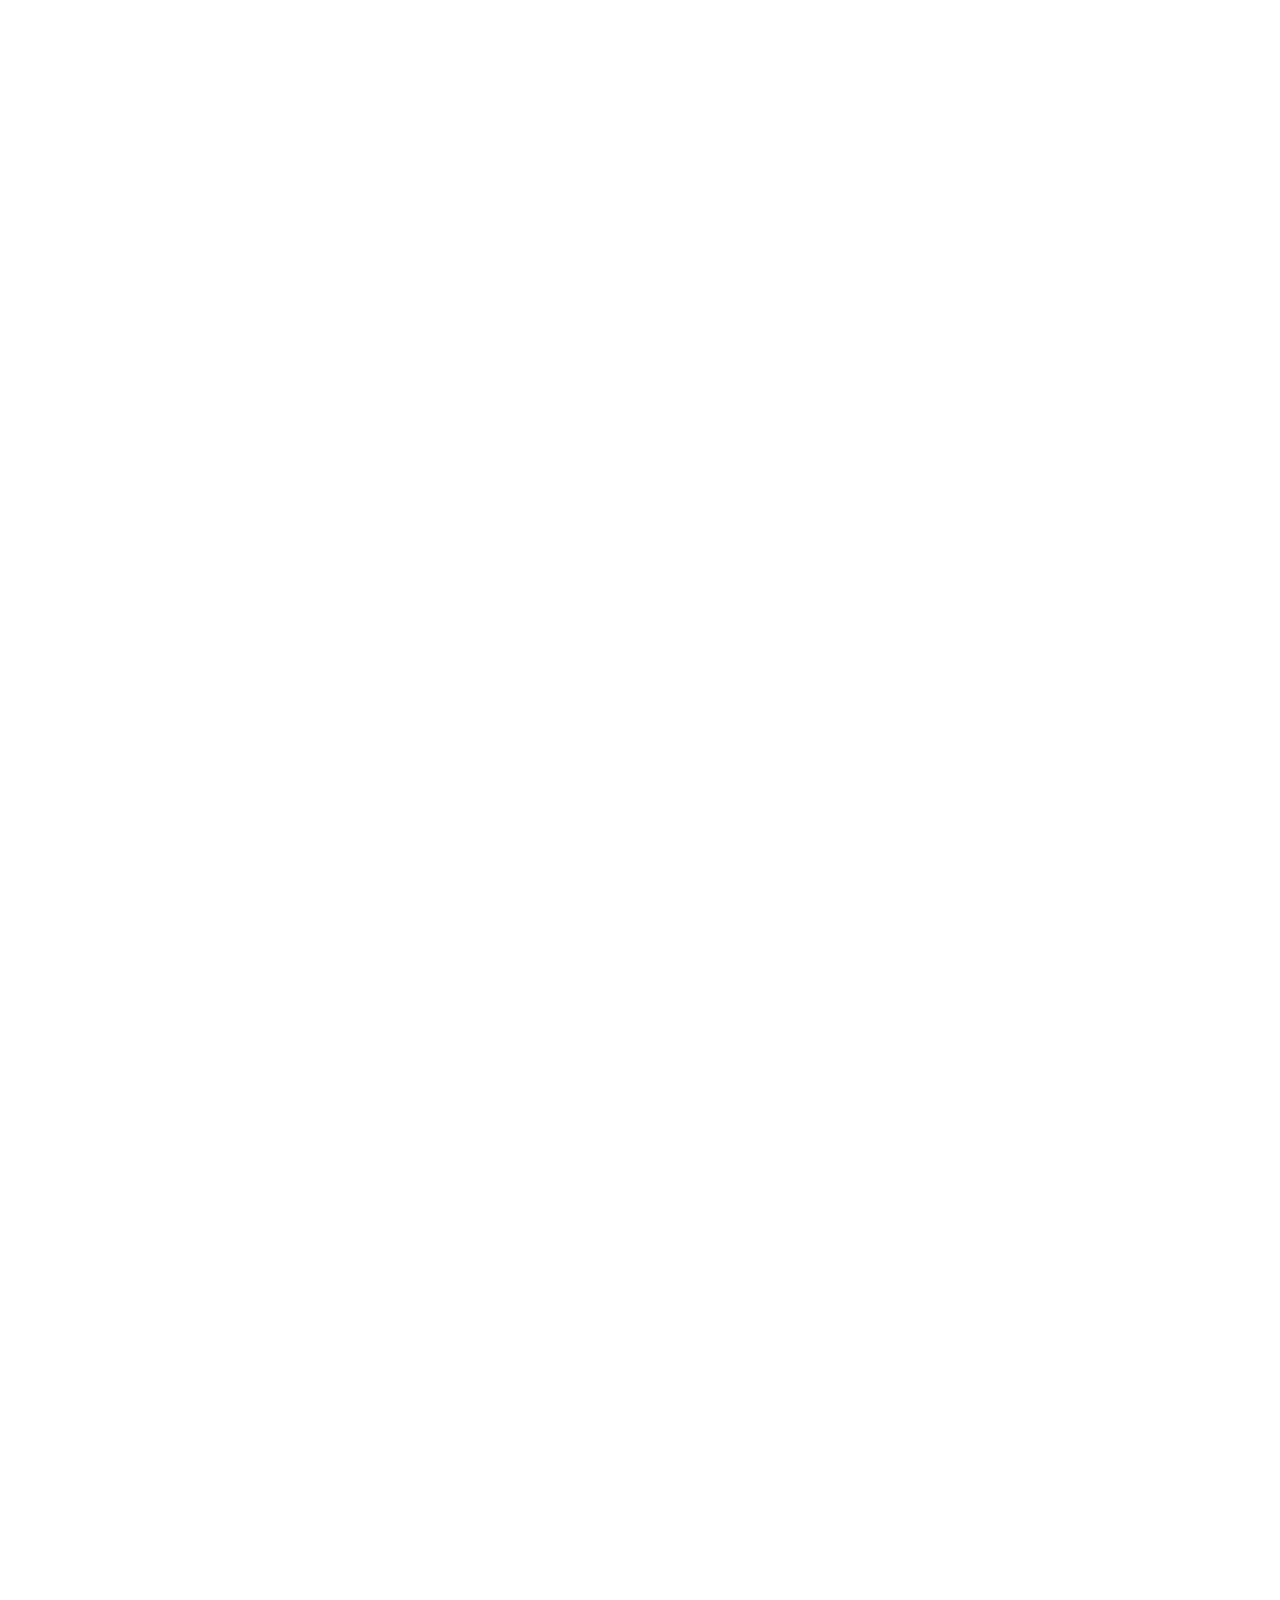
==== commit 9edcb6e9: "Add files via upload" ====
--- a/index.html
+++ b/index.html
@@ -10,6 +10,18 @@
 <link rel="stylesheet" href="style.css">
 </head>
 <body>
+
+<div class="cinematic-intro" id="cinematicIntro" role="dialog" aria-label="InnoPitch club introduction">
+  <div class="cinematic-intro__content">
+    <p class="cinematic-kicker">Welcome to</p>
+    <h1>Inno<span>Pitch</span></h1>
+    <p class="cinematic-subtitle">&amp; Greenovation Mavericks Club</p>
+    <button class="cinematic-swipe" id="cinematicSwipe" type="button">
+      <span class="cinematic-swipe__arrow">↑</span>
+      <span>Swipe up to explore</span>
+    </button>
+  </div>
+</div>
 
 <div class="scroll-progress" id="scrollProgress" aria-hidden="true"></div>
 <div class="spotlight" aria-hidden="true"></div>
@@ -188,9 +200,9 @@
       </article>
       <article class="leader-card">
         <div class="leader-avatar">K</div>
-        <h3>Karthikeyan</h3>
+        <h3>Karthikeyen</h3>
         <span class="leader-role">PRO</span>
-        <p class="leader-dept">2nd Year Â· 2025â€“2029</p>
+        <p class="leader-dept">2nd Year · 2025–2029</p>
       </article>
       <article class="leader-card">
         <div class="leader-avatar">
--- a/style.css
+++ b/style.css
@@ -41,12 +41,60 @@
   -webkit-overflow-scrolling: touch;
   touch-action: pan-y;
 }
+
+/* ---------- cinematic intro ---------- */
+.intro-locked { overflow: hidden; }
+.cinematic-intro {
+  position: fixed;
+  inset: 0;
+  z-index: 500;
+  display: grid;
+  place-items: center;
+  color: var(--chalk);
+  background: radial-gradient(circle at 50% 42%, rgba(0, 173, 181, .2), transparent 32%), #070b16;
+  transition: opacity .85s ease, visibility .85s ease, transform .85s cubic-bezier(.77,0,.18,1);
+}
+.cinematic-intro::before { content: ""; position: absolute; inset: 12px; border: 1px solid rgba(165,241,255,.24); pointer-events: none; }
+.cinematic-intro.is-hidden { opacity: 0; visibility: hidden; transform: translateY(-100%); }
+.cinematic-intro__content { text-align: center; animation: intro-rise 1.2s ease both; }
+.cinematic-kicker { color: var(--amber); text-transform: uppercase; letter-spacing: .35em; font: 700 .72rem var(--mono); }
+.cinematic-intro h1 { margin: .7rem 0 .15rem; font: 700 clamp(4rem, 12vw, 9rem)/.9 "Playfair Display", serif; letter-spacing: -.06em; }
+.cinematic-intro h1 span { color: var(--cyan, #a5f1ff); }
+.cinematic-subtitle { color: #cbd5e1; letter-spacing: .12em; font-size: clamp(.8rem, 2vw, 1.15rem); }
+.cinematic-swipe { margin-top: 4rem; display: inline-flex; flex-direction: column; align-items: center; gap: .45rem; border: 0; background: none; color: var(--chalk); text-transform: uppercase; letter-spacing: .16em; font: 500 .68rem var(--mono); cursor: pointer; }
+.cinematic-swipe__arrow { font-size: 1.8rem; animation: swipe-bounce 1.4s ease-in-out infinite; }
+@keyframes intro-rise { from { opacity: 0; transform: translateY(30px) scale(.96); } to { opacity: 1; transform: none; } }
+@keyframes swipe-bounce { 50% { transform: translateY(-8px); color: var(--amber); } }
+@media (prefers-reduced-motion: reduce) { .cinematic-intro, .cinematic-intro__content { animation: none; transition: none; } .cinematic-swipe__arrow { animation: none; } }
 
 @media (prefers-reduced-motion: reduce) {
   html { scroll-behavior: auto; }
   .hero::after { animation: none; }
   .thinking-earth, .earth-globe, .earth-orbit { animation: none; }
   * { animation-duration: 0.01ms !important; transition-duration: 0.01ms !important; }
+}
+
+/* ---------- cinematic motion across content ---------- */
+.leader-card, .member-card, .team-card, .event-card, .detail-card, .about-point,
+.hero-card, .startup-idea, .contact-inner, .apply-inner {
+  transition: transform .6s cubic-bezier(.2,.8,.2,1), box-shadow .6s ease, border-color .6s ease;
+}
+.leader-card:hover, .member-card:hover, .team-card:hover, .event-card:hover,
+.detail-card:hover, .about-point:hover, .hero-card:hover, .startup-idea:hover {
+  transform: translateY(-8px) rotateX(1deg) rotateY(-1deg);
+  box-shadow: 0 24px 50px rgba(0, 173, 181, .16);
+  border-color: rgba(165, 241, 255, .42);
+}
+.section-head h2, .about-intro h2, .contact h2, .apply h2 {
+  animation: title-glow 4s ease-in-out infinite;
+}
+.contact-inner, .apply-inner { animation: content-breathe 8s ease-in-out infinite; }
+@keyframes title-glow { 0%,100% { text-shadow: 0 0 0 transparent; } 50% { text-shadow: 0 0 24px rgba(0,173,181,.28); } }
+@keyframes content-breathe { 0%,100% { transform: translateZ(0); } 50% { transform: translateZ(8px); } }
+@media (hover: none), (prefers-reduced-motion: reduce) {
+  .leader-card:hover, .member-card:hover, .team-card:hover, .event-card:hover,
+  .detail-card:hover, .about-point:hover, .hero-card:hover, .startup-idea:hover { transform: none; }
+  .section-head h2, .about-intro h2, .contact h2, .apply h2, .contact-inner, .apply-inner { animation: none; }
 }
 
 /* ---------- cinematic premium polish ---------- */
@@ -595,9 +643,10 @@
 /* ---------- layout helpers ---------- */
 main, header, footer { position: relative; z-index: 1; }
 
-section {
-  max-width: var(--max);
-  margin: 0 auto;
+section {
+  width: 100%;
+  max-width: none;
+  margin: 0;
   padding: clamp(3.5rem, 8vw, 6.5rem) clamp(1.25rem, 4vw, 3rem);
   scroll-margin-top: 96px;
   position: relative;
@@ -1695,15 +1744,16 @@
 }
 
 /* ---------- contact section ---------- */
-.contact {
-  background: linear-gradient(135deg, rgba(0, 173, 181, 0.12), rgba(255, 255, 255, 0.03));
-  border-radius: 28px;
-  border: 1px solid var(--ink-line);
-  margin-left: clamp(1.25rem, 4vw, 3rem);
-  margin-right: clamp(1.25rem, 4vw, 3rem);
-  max-width: calc(var(--max) - 0px);
-  margin-bottom: 1.5rem;
-}
+.contact {
+  background: linear-gradient(135deg, rgba(0, 173, 181, 0.12), rgba(255, 255, 255, 0.03));
+  border-radius: 28px;
+  border: 1px solid var(--ink-line);
+  width: 100%;
+  max-width: none;
+  margin-left: 0;
+  margin-right: 0;
+  margin-bottom: 1.5rem;
+}
 .contact-inner {
   max-width: 680px;
   margin: 0 auto;
@@ -1716,14 +1766,15 @@
 .contact .section-sub { margin: 0 auto 1.4rem; }
 
 /* ---------- application form ---------- */
-.apply {
-  background: var(--ink-raised);
-  border-radius: 28px;
-  border: 1px solid var(--ink-line);
-  margin-left: clamp(1.25rem, 4vw, 3rem);
-  margin-right: clamp(1.25rem, 4vw, 3rem);
-  max-width: calc(var(--max) - 0px);
-}
+.apply {
+  background: var(--ink-raised);
+  border-radius: 28px;
+  border: 1px solid var(--ink-line);
+  width: 100%;
+  max-width: none;
+  margin-left: 0;
+  margin-right: 0;
+}
 .apply-inner { max-width: 600px; margin: 0 auto; text-align: center; }
 .apply .section-sub { margin: 0 auto 2.2rem; }
 .apply h2 { font-size: clamp(1.8rem, 3.4vw, 2.4rem); margin-bottom: 0.9rem; }
@@ -2080,10 +2131,125 @@
   .field-row { grid-template-columns: 1fr; }
 }
 
-@media (max-width: 560px) {
-  .about-grid { grid-template-columns: 1fr 1fr; }
-  .leader-grid { grid-template-columns: 1fr 1fr; }
-}
+@media (max-width: 560px) {
+  .about-grid { grid-template-columns: 1fr 1fr; }
+  .leader-grid { grid-template-columns: 1fr 1fr; }
+}
+
+/* ---------- small-screen layout polish ---------- */
+@media (max-width: 640px) {
+  html { overflow-x: hidden; }
+  body { min-width: 0; }
+
+  .contact, .apply {
+    width: 100%;
+    margin-left: 0;
+    margin-right: 0;
+    border-radius: 0;
+  }
+  .contact-inner, .apply-inner {
+    width: 100%;
+    max-width: none;
+  }
+  .contact { margin-bottom: 1rem; }
+
+  .site-header {
+    min-height: 64px;
+    padding: 0.8rem 1rem;
+  }
+  .brand {
+    min-width: 0;
+    max-width: calc(100% - 48px);
+    font-size: clamp(0.82rem, 3.5vw, 1rem);
+    line-height: 1.15;
+  }
+  .nav-toggle { flex: 0 0 auto; }
+  .main-nav {
+    left: 0.75rem;
+    right: 0.75rem;
+    padding-left: 1rem;
+    padding-right: 1rem;
+  }
+
+  section {
+    width: 100%;
+    padding: 2rem 1rem;
+    scroll-margin-top: 76px;
+  }
+  .hero {
+    padding-top: 3rem;
+    padding-bottom: 3.5rem;
+    gap: 1.8rem;
+  }
+  .hero h1 { font-size: clamp(2.15rem, 11vw, 3.1rem); line-height: 1.04; }
+  .hero-sub, .section-sub { font-size: 0.96rem; line-height: 1.65; }
+  .hero-actions { flex-direction: column; align-items: stretch; }
+  .hero-actions .btn { width: 100%; }
+  .hero-visual { margin-left: 0; margin-right: 0; }
+  .hero-card { padding: 1.4rem 1.15rem; }
+
+  .about-grid, .leader-grid, .member-grid { gap: 0.75rem; }
+  .about-grid, .about-points, .detail-grid, .leader-grid, .member-grid, .team-grid, .footer-grid {
+    grid-template-columns: 1fr;
+  }
+  .leader-grid, .member-grid { grid-template-columns: 1fr; }
+  .leader-card, .member-card { width: 100%; min-width: 0; }
+  .member-card { min-width: 0; }
+  .member-card h3, .leader-card h3 { overflow-wrap: anywhere; }
+  .detail-grid, .about-points, .team-grid { gap: 0.85rem; }
+  .event-card { padding: 1rem; }
+  .event-card .btn-outline { width: 100%; }
+
+  .members-hero { padding-top: 3rem; padding-bottom: 1.5rem; }
+  .members-hero h1 { font-size: clamp(2.1rem, 10vw, 3rem); }
+  .filter-row { gap: 0.5rem; }
+  .filter-pill { flex: 1 1 auto; min-height: 42px; }
+
+  .footer-grid { gap: 1rem; }
+  .footer-bottom { flex-direction: column; align-items: flex-start; gap: 0.5rem; }
+
+  .admin-root { padding: 1rem; }
+  .admin-login, .admin-dashboard { padding: 1.15rem; border-radius: 18px; }
+  .admin-header { flex-direction: column; align-items: stretch; gap: 1rem; }
+  .admin-header-actions { display: grid; grid-template-columns: 1fr 1fr; }
+  .admin-header-actions .btn { width: 100%; }
+  .summary-cards { grid-template-columns: 1fr 1fr; gap: 0.65rem; }
+  .admin-search-bar { grid-template-columns: 1fr; gap: 0.65rem; }
+  .admin-search-bar .btn { width: 100%; }
+  .table-wrap { overflow-x: auto; max-width: 100%; }
+  #registrationsTable { min-width: 720px; }
+}
+
+@media (max-width: 380px) {
+  .about-grid, .leader-grid { grid-template-columns: 1fr; }
+  .admin-header-actions { grid-template-columns: 1fr; }
+}
+
+/* ---------- mobile smooth scrolling ---------- */
+html {
+  scroll-behavior: smooth;
+  scroll-padding-top: 76px;
+}
+
+body {
+  overscroll-behavior-y: auto;
+  -webkit-tap-highlight-color: transparent;
+}
+
+main, section, .table-wrap, .main-nav {
+  -webkit-overflow-scrolling: touch;
+}
+
+@media (max-width: 640px) {
+  html { scroll-padding-top: 72px; }
+  body { overflow-x: hidden; }
+  section { scroll-margin-top: 72px; }
+  .table-wrap { overscroll-behavior-x: contain; }
+}
+
+@media (prefers-reduced-motion: reduce) {
+  html { scroll-behavior: auto; }
+}
 /* ===========================================================
    PREMIUM UPGRADE LAYER
    Added on top of the existing design system. No existing
@@ -2107,11 +2273,12 @@
 .leader-card h3, .detail-card h3, .about-point h3, .member-card h3 { letter-spacing: -0.01em; }
 
 /* ---------- page loader ---------- */
-.page-loader {
-  position: fixed;
-  inset: 0;
-  z-index: 999;
-  display: flex;
+.page-loader {
+  position: fixed;
+  inset: 0;
+  z-index: 999;
+  pointer-events: none;
+  display: flex;
   align-items: center;
   justify-content: center;
   background: var(--ink);
@@ -2999,6 +3166,95 @@
   html { scroll-behavior: auto; }
   .starfield .star, .leader-card, .member-card { animation: none; }
 }
+
+/* ---------- touch-scroll performance guard ----------
+   Mobile browsers must be able to keep scrolling on the compositor thread.
+   The decorative blur/3D animations are intentionally disabled on small,
+   touch-oriented viewports; they do not contribute to page functionality. */
+@media (max-width: 640px) and (pointer: coarse) {
+  html,
+  body {
+    height: auto !important;
+    min-height: 100%;
+    overflow-x: hidden;
+    overflow-y: scroll !important;
+    scroll-behavior: smooth;
+    overscroll-behavior-y: auto;
+    scrollbar-gutter: auto;
+  }
+
+  body {
+    touch-action: auto !important;
+    overscroll-behavior-y: auto;
+  }
+
+  body::before,
+  body::after,
+  .spotlight,
+  .starfield,
+  .aurora-blob {
+    animation: none !important;
+    filter: none !important;
+  }
+
+  .starfield,
+  .spotlight,
+  .aurora-blob {
+    display: none !important;
+  }
+
+  main { perspective: none; }
+  section:not(.hero),
+  .section-head,
+  .section-visual,
+  .events-empty,
+  .contact-inner,
+  .apply-inner,
+  .about-intro,
+  .reveal,
+  .leader-card,
+  .team-card,
+  .event-card,
+  .member-card,
+  .about-point,
+  .detail-card {
+    transform: none !important;
+    transform-style: flat !important;
+    filter: none !important;
+    animation: none !important;
+    transition: none !important;
+  }
+}
+
+/* Consistent smooth scrolling on touch devices and desktop browsers. */
+html {
+  scroll-behavior: smooth;
+  -webkit-overflow-scrolling: touch;
+}
+
+body {
+  -webkit-overflow-scrolling: touch;
+}
+
+/* Keep the document (html), not body or a component, as the only mobile
+   scroll container. This is reliable on iOS Safari, Android Chrome, and
+   desktop browsers using a narrow/device-emulation viewport. */
+@media (max-width: 900px) {
+  html {
+    height: auto !important;
+    min-height: 100%;
+    overflow-x: hidden !important;
+    overflow-y: auto !important;
+    touch-action: auto !important;
+  }
+
+  body {
+    height: auto !important;
+    min-height: 100vh;
+    overflow: visible !important;
+    touch-action: auto !important;
+  }
+}
 
 @media (max-width: 900px) {
   .admin-controls { grid-template-columns: 1fr; }
@@ -3117,9 +3373,9 @@
   }
 }
 
-@media (max-width: 640px) {
-  .summary-cards {
-    grid-template-columns: 1fr 1fr;
+@media (max-width: 640px) {
+  .summary-cards {
+    grid-template-columns: 1fr 1fr;
   }
 
   .admin-search-bar {
@@ -3130,7 +3386,33 @@
   .admin-search-bar .btn-outline {
     width: 100%;
     justify-content: center;
-  }
-}
-
-
+  }
+}
+
+/* Final mobile overrides (kept last so component rules cannot undo them). */
+@media (max-width: 640px) {
+  .site-header { min-height: 64px; padding: 0.8rem 1rem; }
+  .brand { max-width: calc(100% - 48px); font-size: clamp(0.82rem, 3.5vw, 1rem); line-height: 1.15; }
+  section { width: 100%; padding-left: 1rem; padding-right: 1rem; scroll-margin-top: 76px; }
+  .hero h1 { font-size: clamp(2.15rem, 11vw, 3.1rem); line-height: 1.04; }
+  .hero-actions { flex-direction: column; align-items: stretch; }
+  .hero-actions .btn, .event-card .btn-outline { width: 100%; }
+  .members-hero { padding-top: 3rem; padding-bottom: 1.5rem; }
+  .filter-row { gap: 0.5rem; }
+  .filter-pill { flex: 1 1 auto; min-height: 42px; }
+  .admin-root { padding: 1rem; }
+  .admin-login, .admin-dashboard { padding: 1.15rem; border-radius: 18px; }
+  .admin-header { flex-direction: column; align-items: stretch; gap: 1rem; }
+  .admin-header-actions { display: grid; grid-template-columns: 1fr 1fr; }
+  .admin-header-actions .btn { width: 100%; }
+  .admin-search-bar { display: flex; flex-direction: column; align-items: stretch; gap: 0.65rem; }
+  .table-wrap { overflow-x: auto; max-width: 100%; }
+  #registrationsTable { min-width: 720px; }
+}
+
+@media (max-width: 380px) {
+  .about-grid, .leader-grid { grid-template-columns: 1fr; }
+  .admin-header-actions { grid-template-columns: 1fr; }
+}
+
+
